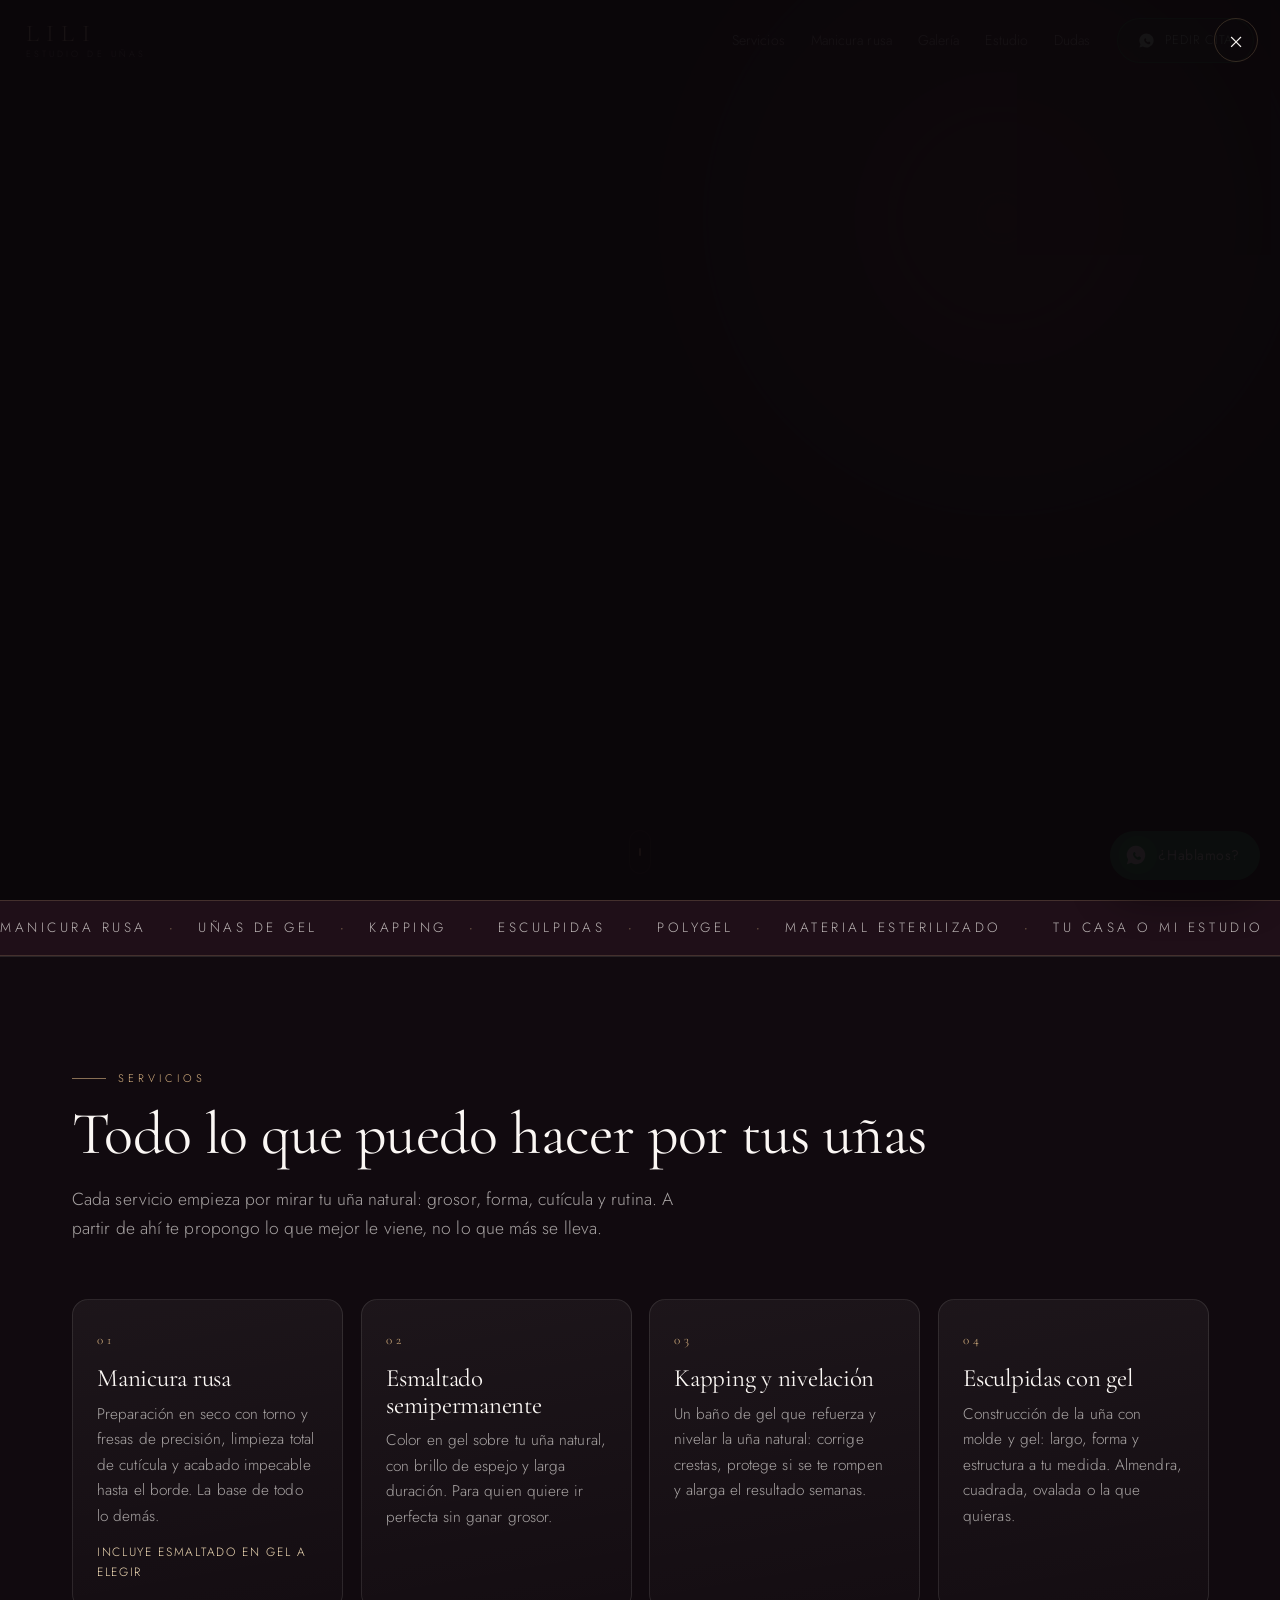
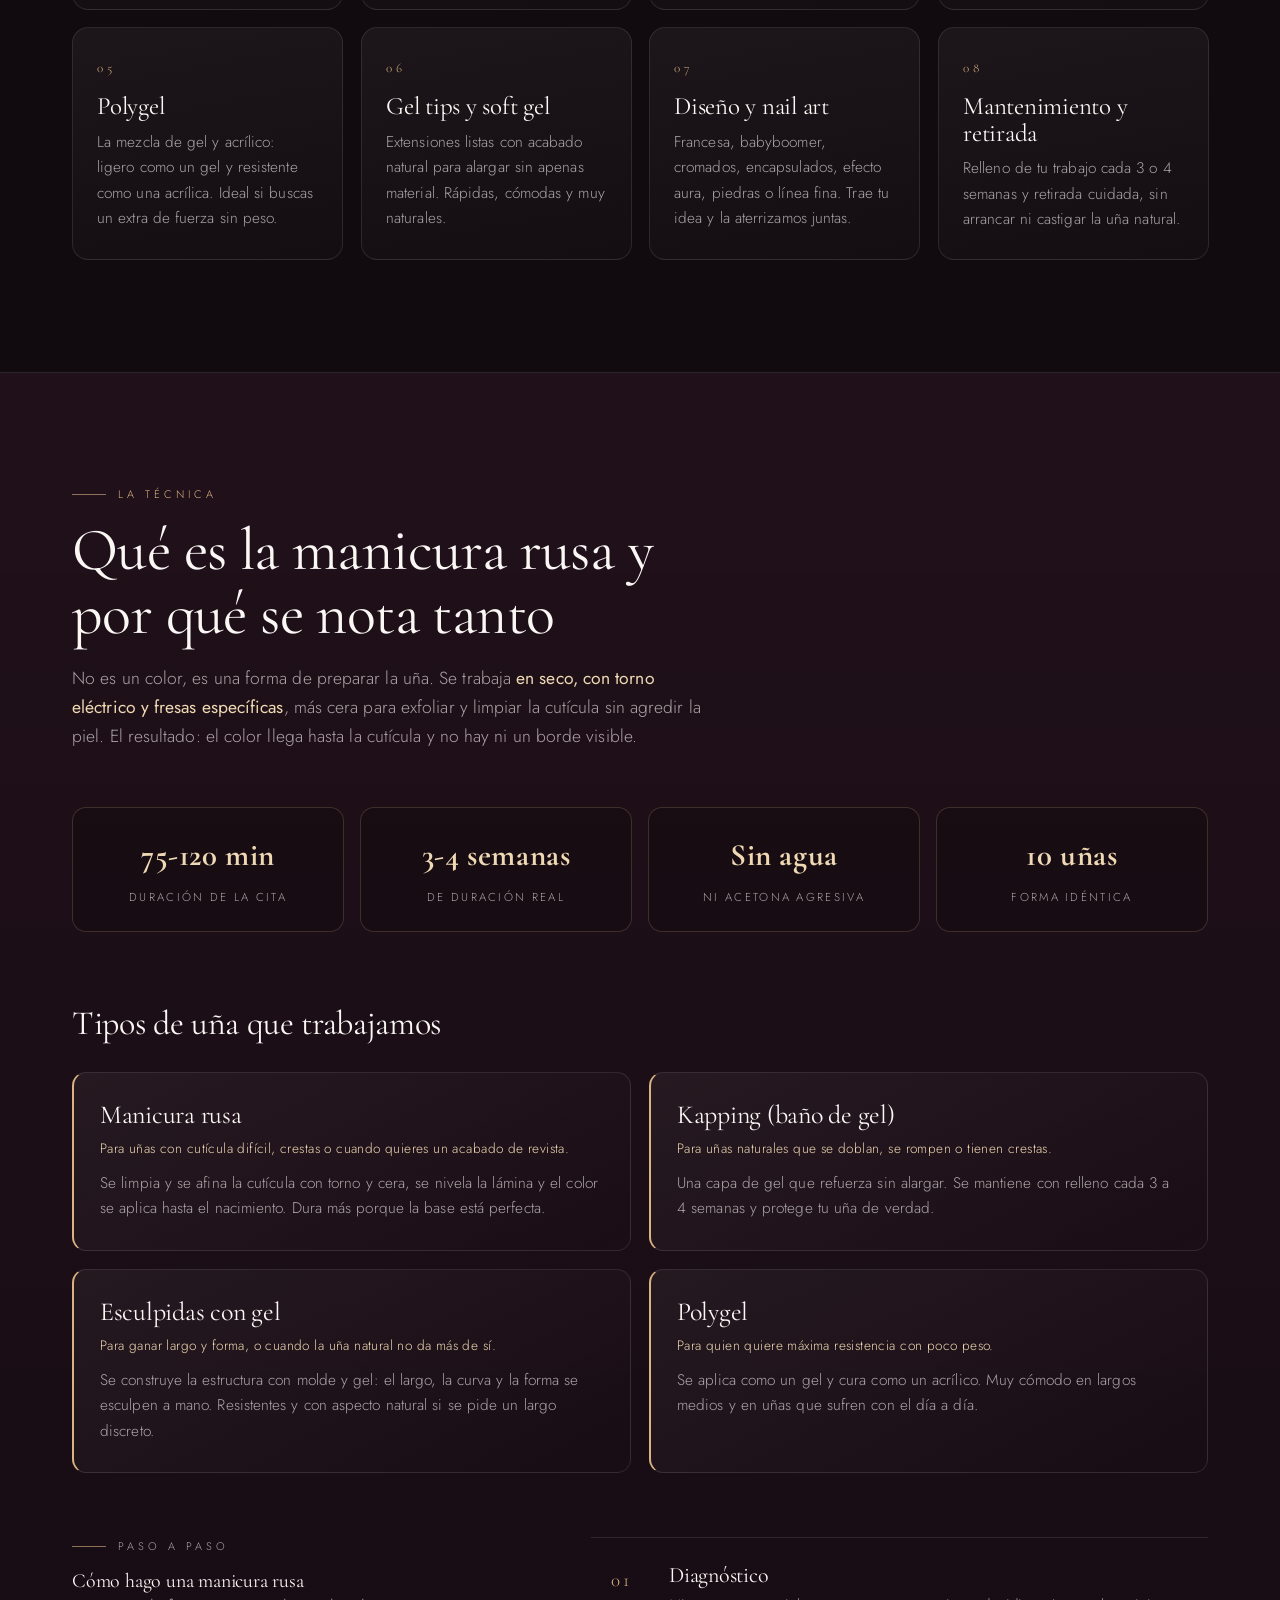
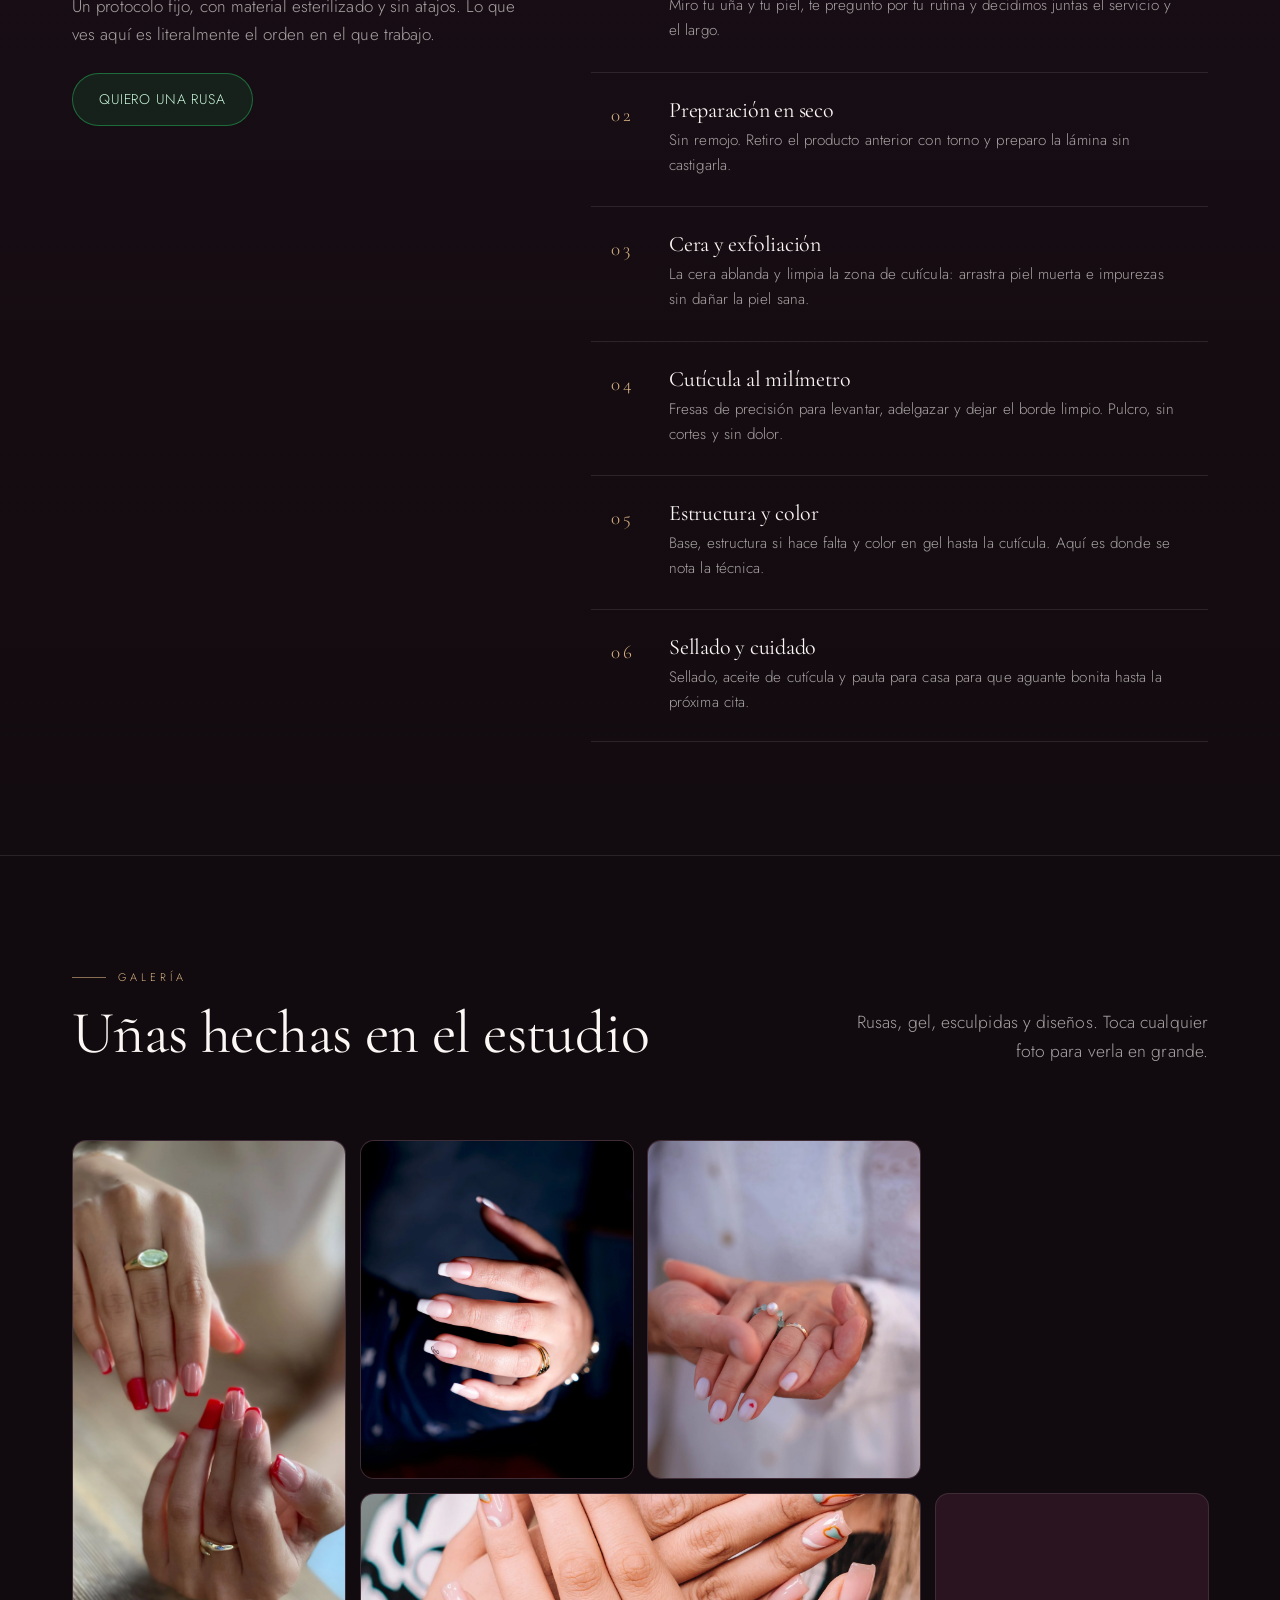
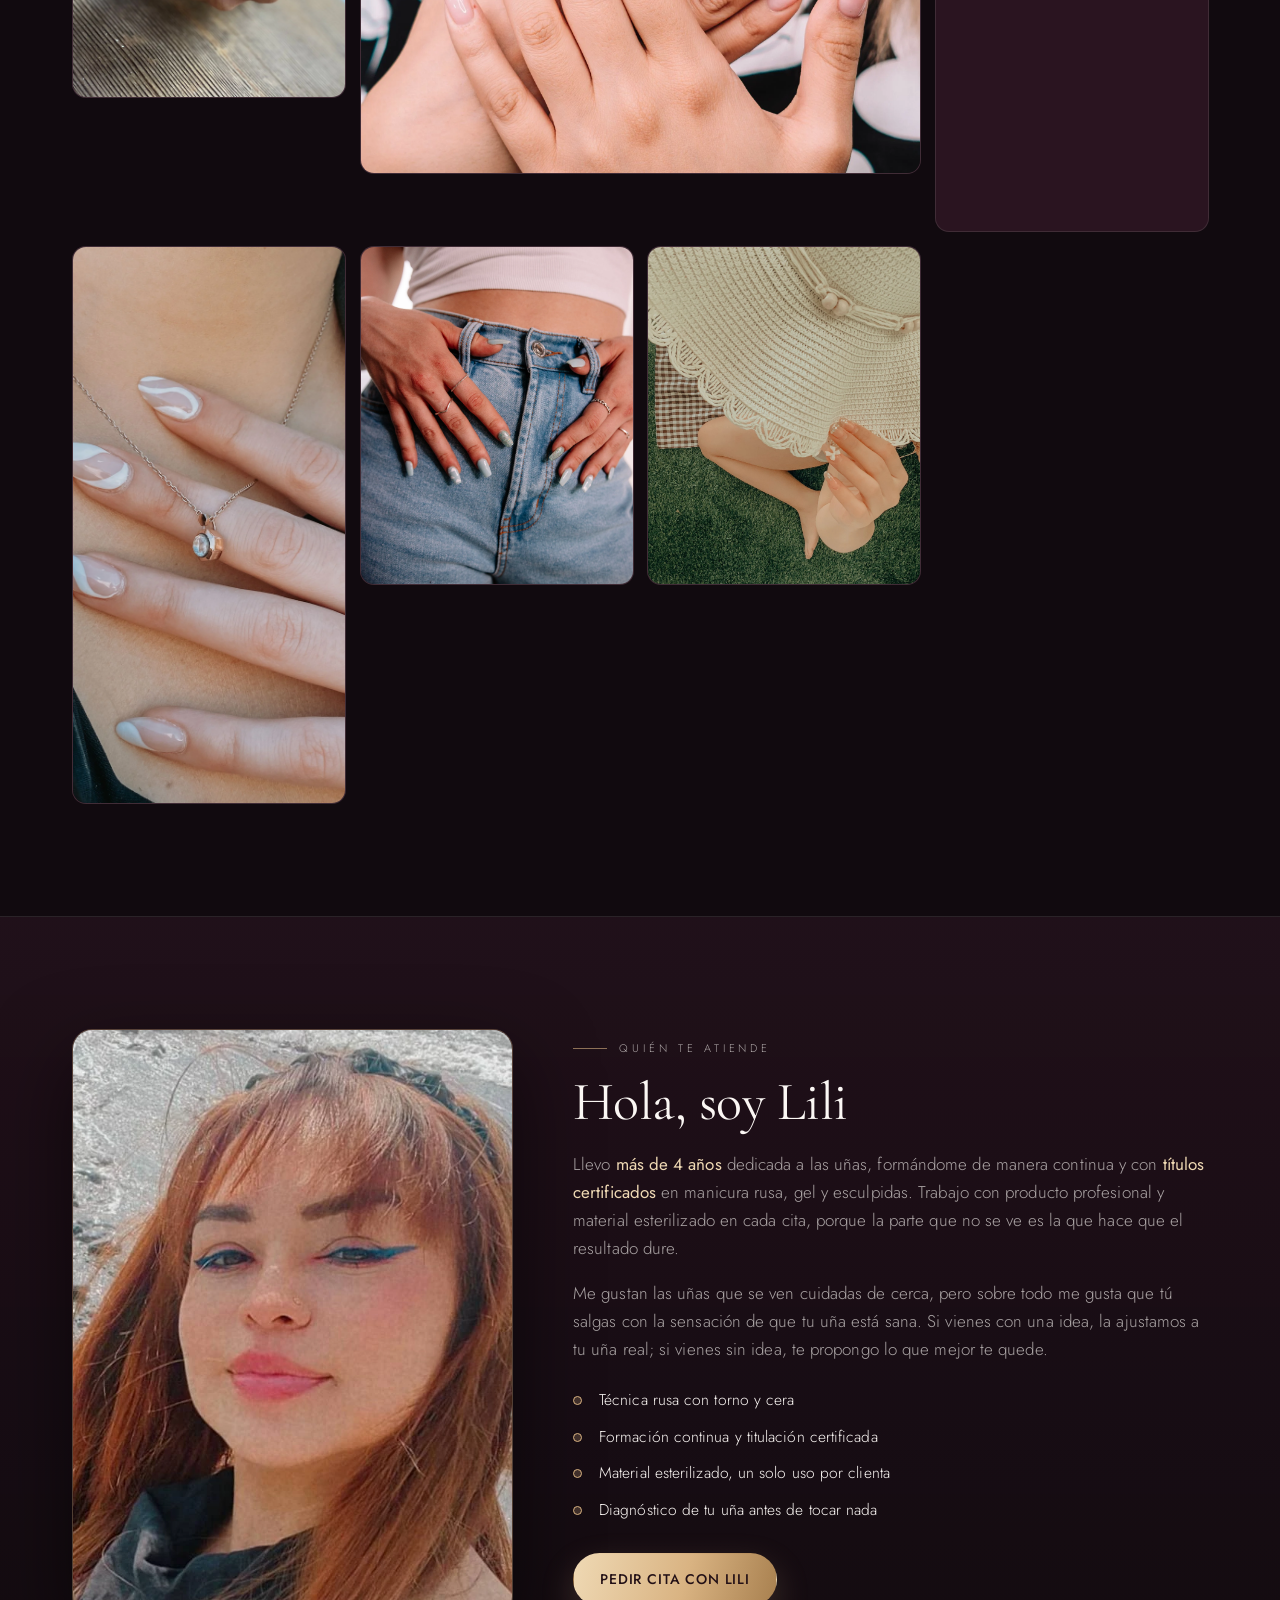
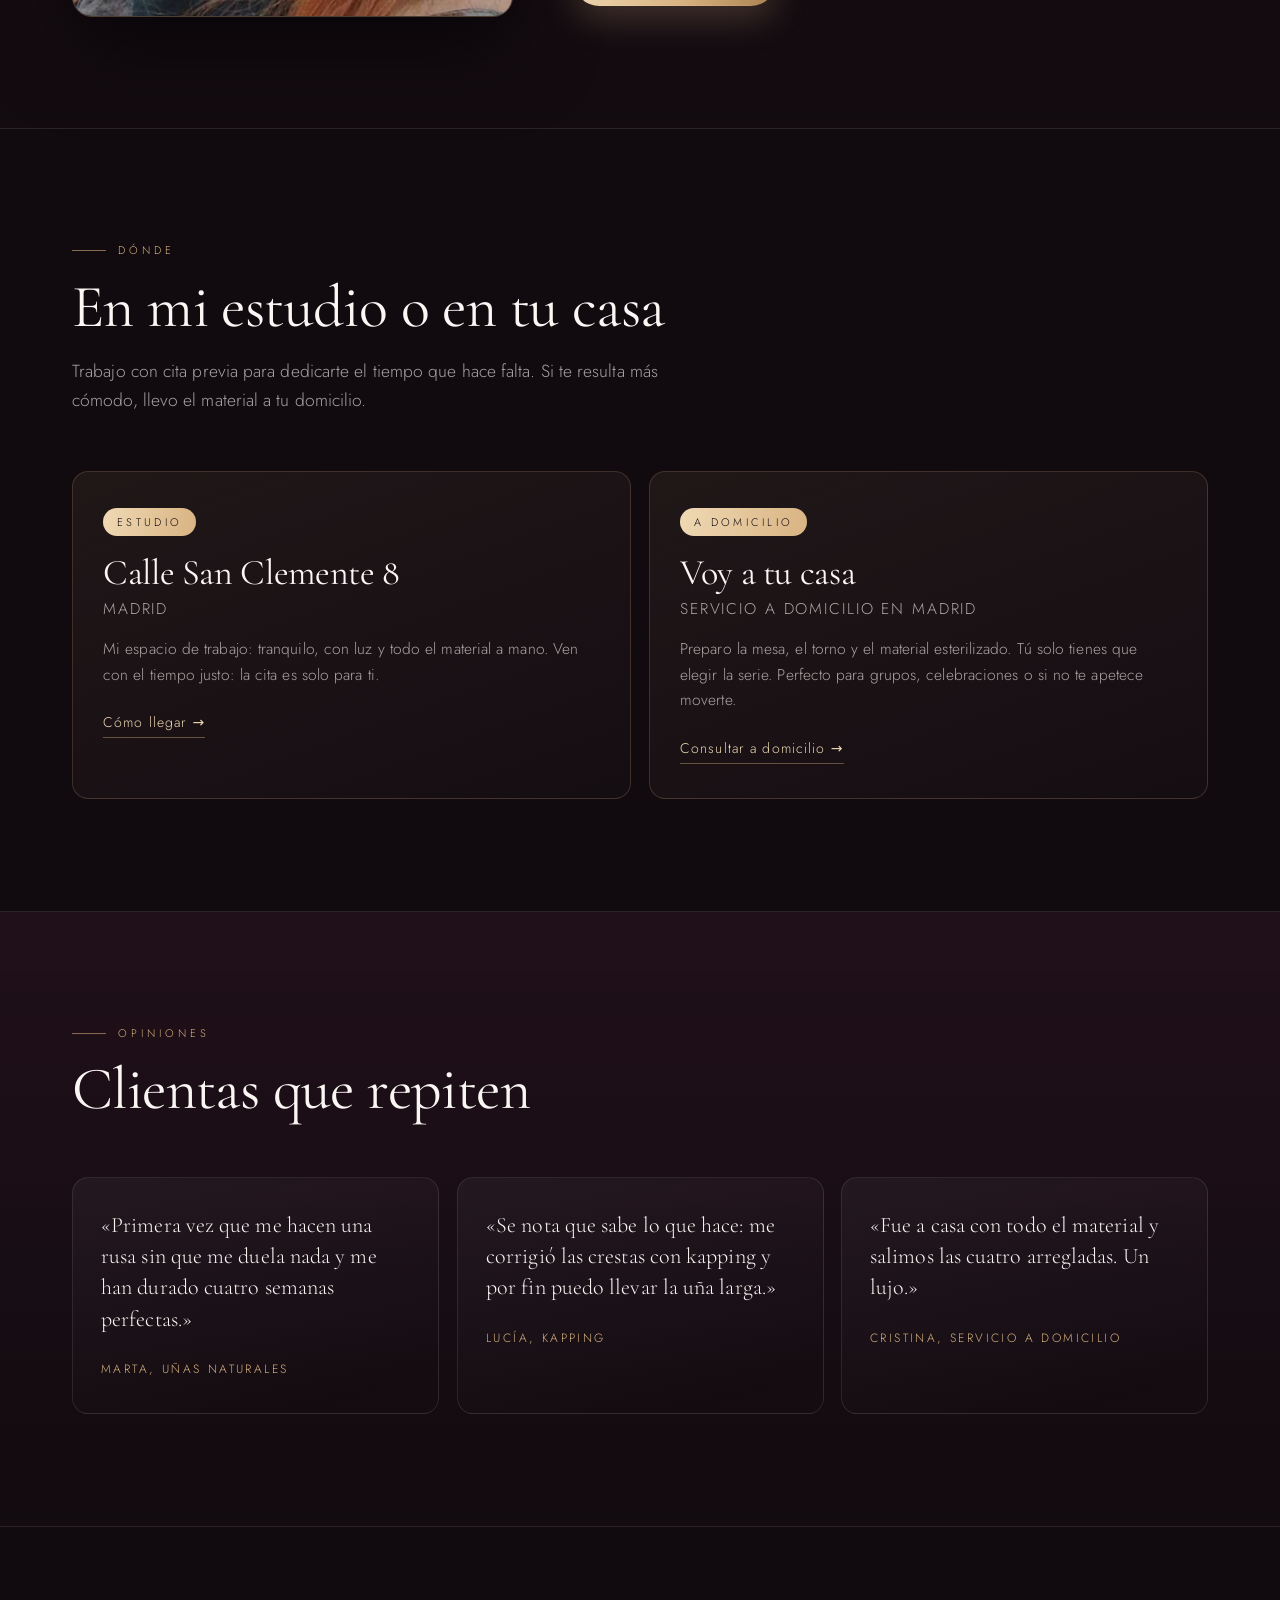
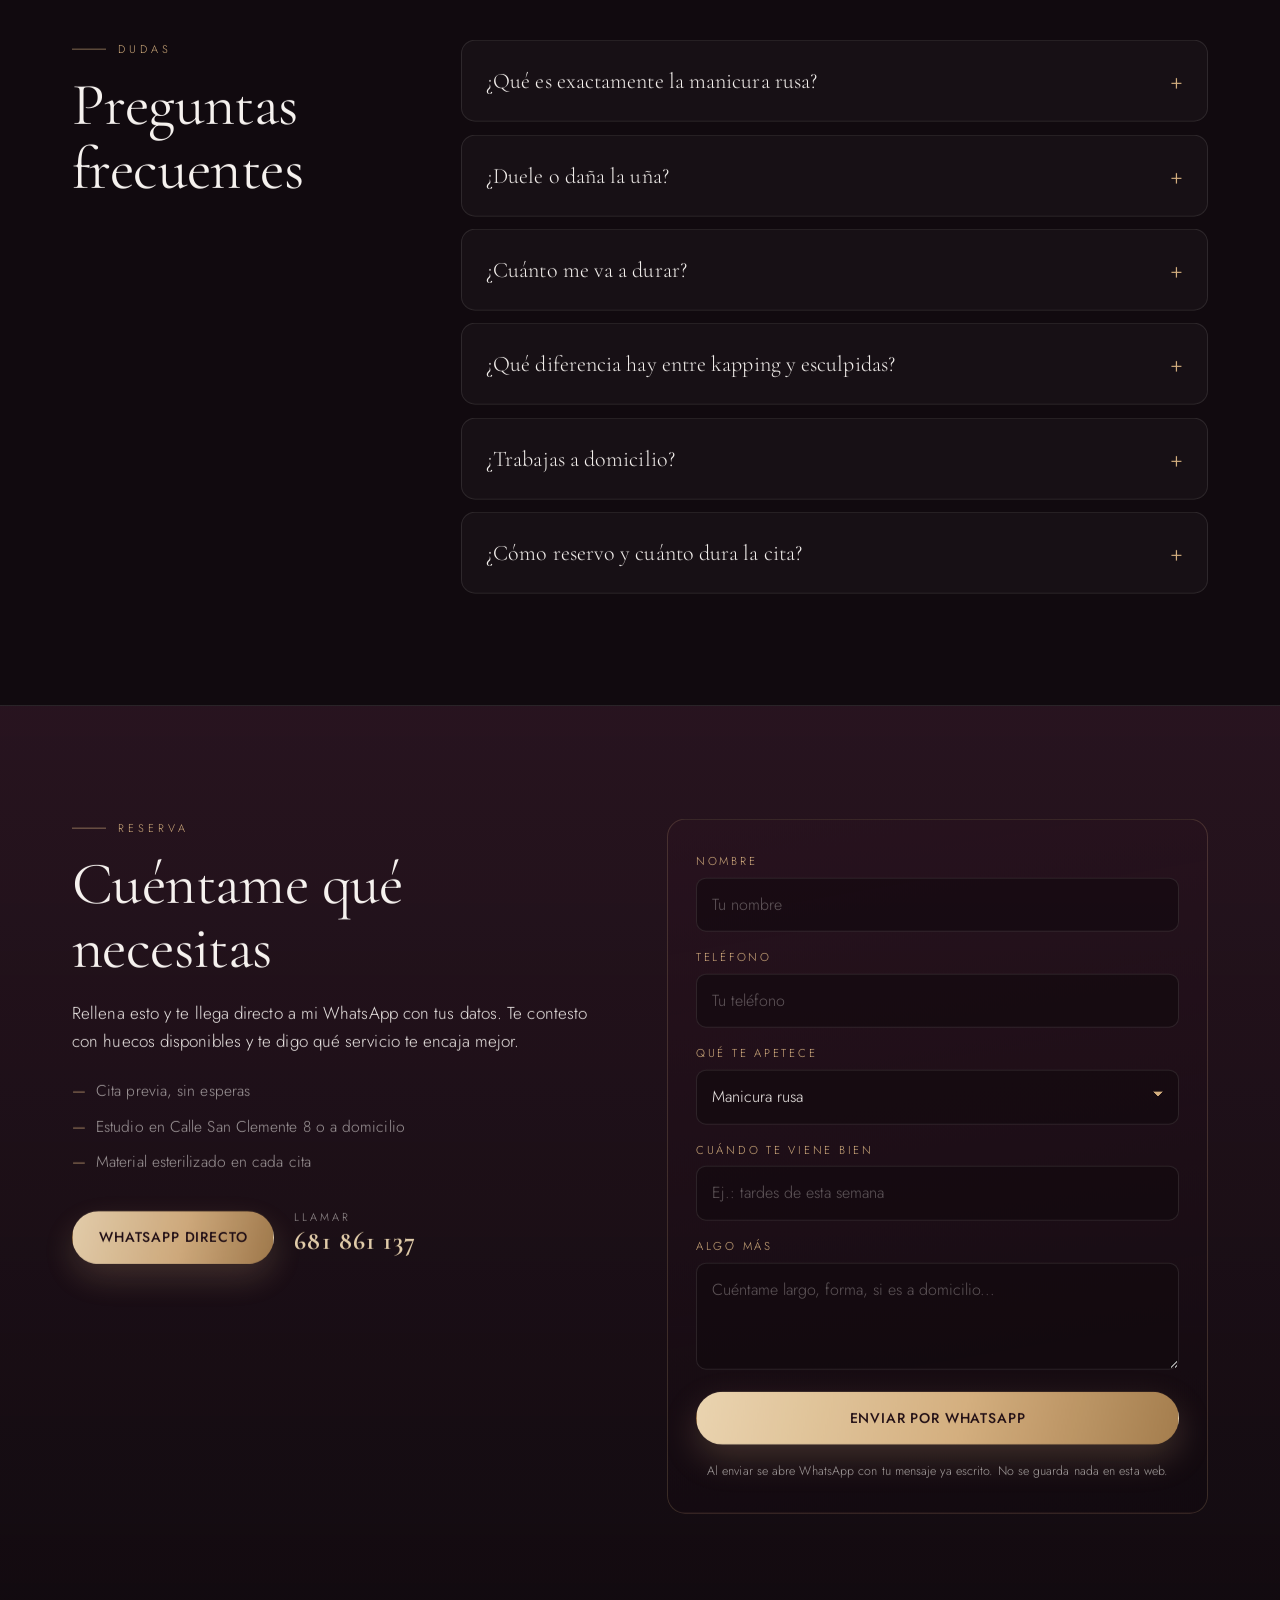
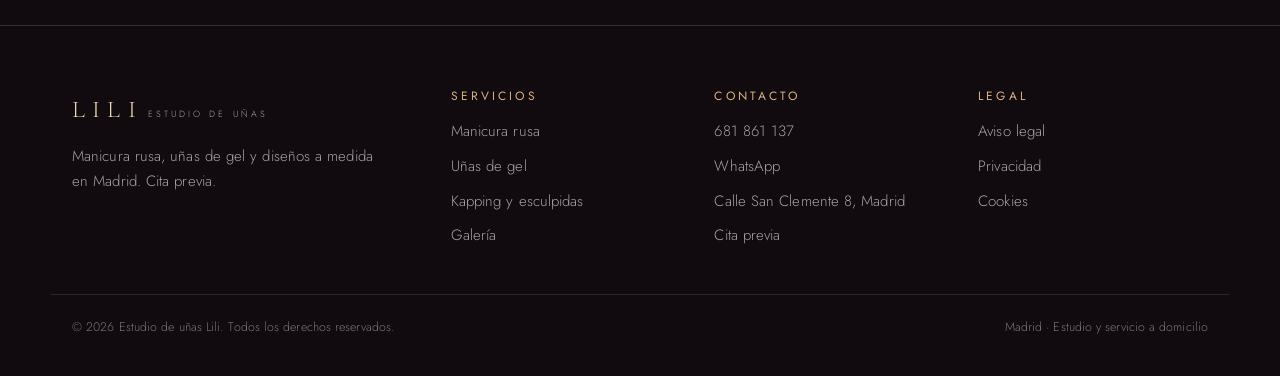
==== index.html @ c74a1d37 "v1.0: demo premium Estudio de unas Lili (manicura rusa, WebGL, galeria, WhatsApp)" ====
<!DOCTYPE html>
<html lang="es">
<head>
<meta charset="utf-8">
<meta name="viewport" content="width=device-width, initial-scale=1.0, maximum-scale=1.0, user-scalable=no, viewport-fit=cover">
<title>Estudio de uñas Lili | Manicura rusa y uñas de gel en Madrid</title>
<meta name="description" content="Estudio de uñas Lili en Madrid: manicura rusa con torno y cera, uñas de gel, kapping, esculpidas y polygel. Titulada y con más de 4 años de experiencia. En estudio (Calle San Clemente 8) o a domicilio.">
<meta name="theme-color" content="#120b10">
<meta property="og:title" content="Estudio de uñas Lili | Manicura rusa y uñas de gel en Madrid">
<meta property="og:description" content="Manicura rusa con torno y cera, uñas de gel y diseños a medida. En estudio o a domicilio en Madrid.">
<meta property="og:type" content="business.business">
<meta property="og:image" content="assets/lili.jpg">
<link rel="preconnect" href="https://fonts.googleapis.com">
<link rel="preconnect" href="https://fonts.gstatic.com" crossorigin>
<link href="https://fonts.googleapis.com/css2?family=Cormorant+Garamond:ital,wght@0,300;0,400;0,600;1,400&family=Jost:wght@300;400;500;600&display=swap" rel="stylesheet">
<link rel="stylesheet" href="styles.css">
<link rel="icon" href="data:image/svg+xml,<svg xmlns='http://www.w3.org/2000/svg' viewBox='0 0 100 100'><text y='.9em' font-size='90'>💅</text></svg>">
<script type="application/ld+json">
{
  "@context": "https://schema.org",
  "@type": "NailSalon",
  "name": "Estudio de uñas Lili",
  "description": "Estudio de manicura en Madrid especializado en manicura rusa con torno y cera, uñas de gel, kapping, esculpidas y polygel. Servicio en estudio y a domicilio.",
  "image": "assets/lili.jpg",
  "telephone": "+34681861137",
  "address": {
    "@type": "PostalAddress",
    "streetAddress": "Calle San Clemente 8",
    "addressLocality": "Madrid",
    "addressCountry": "ES"
  },
  "areaServed": { "@type": "City", "name": "Madrid" },
  "priceRange": "€€",
  "makesOffer": [
    { "@type": "Offer", "itemOffered": { "@type": "Service", "name": "Manicura rusa con torno y cera" } },
    { "@type": "Offer", "itemOffered": { "@type": "Service", "name": "Uñas de gel y semipermanente" } },
    { "@type": "Offer", "itemOffered": { "@type": "Service", "name": "Kapping y esculpidas con gel" } },
    { "@type": "Offer", "itemOffered": { "@type": "Service", "name": "Polygel y gel tips" } }
  ]
}
</script>
</head>
<body class="is-loading">
<div class="grain" aria-hidden="true"></div>
<canvas id="gl" aria-hidden="true"></canvas>
<div class="gl-fallback" aria-hidden="true"></div>

<!-- ================= PRELOADER ================= -->
<div class="loader" id="loader" aria-hidden="true">
  <div class="loader__inner">
    <span class="loader__mark">LILI</span>
    <span class="loader__sub">estudio de uñas</span>
    <span class="loader__bar"><i></i></span>
  </div>
</div>

<!-- ================= NAV ================= -->
<header class="nav" id="nav">
  <a class="nav__logo" href="#top" aria-label="Estudio de uñas Lili, inicio">
    <span class="nav__logo-main">LILI</span>
    <span class="nav__logo-sub">estudio de uñas</span>
  </a>
  <nav class="nav__links" aria-label="Navegación principal">
    <a href="#servicios">Servicios</a>
    <a href="#rusa">Manicura rusa</a>
    <a href="#galeria">Galería</a>
    <a href="#estudio">Estudio</a>
    <a href="#faq">Dudas</a>
  </nav>
  <a class="btn btn--wa nav__cta" data-wa="Hola Lili, me gustaría pedir cita." href="#reserva">
    <svg viewBox="0 0 24 24" aria-hidden="true"><path d="M12 2a10 10 0 0 0-8.5 15.3L2 22l4.8-1.5A10 10 0 1 0 12 2Zm5.3 14.1c-.2.6-1.3 1.2-1.8 1.2-.5.1-1 .1-1.7-.1-.9-.3-2-.9-3-1.9s-1.6-2.1-1.9-3c-.2-.7-.2-1.2-.1-1.7.1-.5.7-1.6 1.2-1.8.3-.1.7-.1.9.1.2.2.7 1.2.7 1.4.1.2 0 .4-.1.6-.1.2-.3.4-.4.5-.1.2-.2.3-.1.5.3.6.8 1.2 1.3 1.6.5.4 1 .7 1.6.9.2.1.4 0 .5-.1.2-.2.4-.5.6-.7.2-.2.4-.2.6-.1.2.1 1.2.6 1.4.7.2.1.3.4.2.7Z"/></svg>
    <span>Pedir cita</span>
  </a>
</header>

<main id="top">

<!-- ================= HERO ================= -->
<section class="hero">
  <div class="hero__glow" aria-hidden="true"></div>
  <div class="wrap hero__wrap">
    <div class="hero__copy">
      <p class="kicker reveal">Estudio de uñas en Madrid · a domicilio</p>
      <h1 class="hero__title reveal">
        Manicura rusa
        <em>y uñas de gel</em>
        <span class="hero__title-line">hechas al detalle</span>
      </h1>
      <p class="hero__text reveal">
        Torno, cera y producto profesional para una cutícula impecable y un acabado que dura semanas.
        Cuido tus uñas como si fueran las mías: precisión, higiene y un diseño pensado para ti.
      </p>
      <ul class="chips reveal">
        <li>Titulada y certificada</li>
        <li>+4 años de experiencia</li>
        <li>Estudio y a domicilio</li>
      </ul>
      <div class="hero__actions reveal">
        <a class="btn btn--gold" data-wa="Hola Lili, quería información para hacerme las uñas." href="#reserva">Escríbeme por WhatsApp</a>
        <a class="btn btn--ghost" href="#servicios">Ver servicios</a>
      </div>
      <p class="hero__note reveal">Cita previa · <span class="nw">Calle San Clemente 8, Madrid</span></p>
    </div>

    <figure class="hero__figure reveal">
      <div class="hero__frame">
        <img src="assets/lili.webp" alt="Lili, especialista en manicura rusa y uñas de gel en Madrid" width="576" height="1280" fetchpriority="high" decoding="async">
      </div>
      <figcaption>
        <strong>Lili</strong>
        <span>Nail artist · especialista en técnica rusa</span>
      </figcaption>
      <span class="hero__seal" aria-hidden="true">
        <svg viewBox="0 0 100 100"><defs><path id="circ" d="M50,50 m-34,0 a34,34 0 1,1 68,0 a34,34 0 1,1 -68,0"/></defs><text><textPath href="#circ">manicura rusa · uñas de gel · madrid · </textPath></text></svg>
      </span>
    </figure>
  </div>
  <a class="hero__scroll" href="#servicios" aria-label="Bajar"><span></span></a>
</section>

<!-- ================= MARQUEE ================= -->
<div class="marquee" aria-hidden="true">
  <div class="marquee__track">
    <span>Manicura rusa</span><i>·</i><span>Uñas de gel</span><i>·</i><span>Kapping</span><i>·</i><span>Esculpidas</span><i>·</i><span>Polygel</span><i>·</i><span>Material esterilizado</span><i>·</i><span>Tu casa o mi estudio</span><i>·</i>
    <span>Manicura rusa</span><i>·</i><span>Uñas de gel</span><i>·</i><span>Kapping</span><i>·</i><span>Esculpidas</span><i>·</i><span>Polygel</span><i>·</i><span>Material esterilizado</span><i>·</i><span>Tu casa o mi estudio</span><i>·</i>
  </div>
</div>
<!-- ================= SERVICIOS ================= -->
<section class="section" id="servicios">
  <div class="wrap">
    <header class="shead">
      <p class="kicker reveal">Servicios</p>
      <h2 class="reveal">Todo lo que puedo hacer por tus uñas</h2>
      <p class="shead__text reveal">Cada servicio empieza por mirar tu uña natural: grosor, forma, cutícula y rutina. A partir de ahí te propongo lo que mejor le viene, no lo que más se lleva.</p>
    </header>

    <div class="cards">
      <article class="card reveal">
        <span class="card__num">01</span>
        <h3>Manicura rusa</h3>
        <p>Preparación en seco con torno y fresas de precisión, limpieza total de cutícula y acabado impecable hasta el borde. La base de todo lo demás.</p>
        <p class="card__meta">Incluye esmaltado en gel a elegir</p>
      </article>
      <article class="card reveal">
        <span class="card__num">02</span>
        <h3>Esmaltado semipermanente</h3>
        <p>Color en gel sobre tu uña natural, con brillo de espejo y larga duración. Para quien quiere ir perfecta sin ganar grosor.</p>
      </article>
      <article class="card reveal">
        <span class="card__num">03</span>
        <h3>Kapping y nivelación</h3>
        <p>Un baño de gel que refuerza y nivelar la uña natural: corrige crestas, protege si se te rompen y alarga el resultado semanas.</p>
      </article>
      <article class="card reveal">
        <span class="card__num">04</span>
        <h3>Esculpidas con gel</h3>
        <p>Construcción de la uña con molde y gel: largo, forma y estructura a tu medida. Almendra, cuadrada, ovalada o la que quieras.</p>
      </article>
      <article class="card reveal">
        <span class="card__num">05</span>
        <h3>Polygel</h3>
        <p>La mezcla de gel y acrílico: ligero como un gel y resistente como una acrílica. Ideal si buscas un extra de fuerza sin peso.</p>
      </article>
      <article class="card reveal">
        <span class="card__num">06</span>
        <h3>Gel tips y soft gel</h3>
        <p>Extensiones listas con acabado natural para alargar sin apenas material. Rápidas, cómodas y muy naturales.</p>
      </article>
      <article class="card reveal">
        <span class="card__num">07</span>
        <h3>Diseño y nail art</h3>
        <p>Francesa, babyboomer, cromados, encapsulados, efecto aura, piedras o línea fina. Trae tu idea y la aterrizamos juntas.</p>
      </article>
      <article class="card reveal">
        <span class="card__num">08</span>
        <h3>Mantenimiento y retirada</h3>
        <p>Relleno de tu trabajo cada 3 o 4 semanas y retirada cuidada, sin arrancar ni castigar la uña natural.</p>
      </article>
    </div>
  </div>
</section>

<!-- ================= MANICURA RUSA: TIPOS + PROCESO ================= -->
<section class="section section--deep" id="rusa">
  <div class="wrap">
    <header class="shead">
      <p class="kicker reveal">La técnica</p>
      <h2 class="reveal">Qué es la manicura rusa y<br>por qué se nota tanto</h2>
      <p class="shead__text reveal">No es un color, es una forma de preparar la uña. Se trabaja <strong>en seco, con torno eléctrico y fresas específicas</strong>, más cera para exfoliar y limpiar la cutícula sin agredir la piel. El resultado: el color llega hasta la cutícula y no hay ni un borde visible.</p>
    </header>

    <div class="coins reveal">
      <div class="coin"><b>75-120 min</b><span>Duración de la cita</span></div>
      <div class="coin"><b>3-4 semanas</b><span>De duración real</span></div>
      <div class="coin"><b>Sin agua</b><span>Ni acetona agresiva</span></div>
      <div class="coin"><b>10 uñas</b><span>Forma idéntica</span></div>
    </div>

    <h3 class="subhead reveal">Tipos de uña que trabajamos</h3>
    <div class="types">
      <article class="type reveal">
        <h4>Manicura rusa</h4>
        <p class="type__for">Para uñas con cutícula difícil, crestas o cuando quieres un acabado de revista.</p>
        <p>Se limpia y se afina la cutícula con torno y cera, se nivela la lámina y el color se aplica hasta el nacimiento. Dura más porque la base está perfecta.</p>
      </article>
      <article class="type reveal">
        <h4>Kapping (baño de gel)</h4>
        <p class="type__for">Para uñas naturales que se doblan, se rompen o tienen crestas.</p>
        <p>Una capa de gel que refuerza sin alargar. Se mantiene con relleno cada 3 a 4 semanas y protege tu uña de verdad.</p>
      </article>
      <article class="type reveal">
        <h4>Esculpidas con gel</h4>
        <p class="type__for">Para ganar largo y forma, o cuando la uña natural no da más de sí.</p>
        <p>Se construye la estructura con molde y gel: el largo, la curva y la forma se esculpen a mano. Resistentes y con aspecto natural si se pide un largo discreto.</p>
      </article>
      <article class="type reveal">
        <h4>Polygel</h4>
        <p class="type__for">Para quien quiere máxima resistencia con poco peso.</p>
        <p>Se aplica como un gel y cura como un acrílico. Muy cómodo en largos medios y en uñas que sufren con el día a día.</p>
      </article>
    </div>

    <div class="process">
      <div class="process__intro">
        <p class="kicker reveal">Paso a paso</p>
        <h3 class="reveal">Cómo hago una manicura rusa</h3>
        <p class="reveal">Un protocolo fijo, con material esterilizado y sin atajos. Lo que ves aquí es literalmente el orden en el que trabajo.</p>
        <a class="btn btn--wa reveal" data-wa="Hola Lili, me interesa la manicura rusa. ¿Tienes hueco?" href="#reserva">Quiero una rusa</a>
      </div>
      <ol class="steps">
        <li class="step reveal"><span>01</span><h4>Diagnóstico</h4><p>Miro tu uña y tu piel, te pregunto por tu rutina y decidimos juntas el servicio y el largo.</p></li>
        <li class="step reveal"><span>02</span><h4>Preparación en seco</h4><p>Sin remojo. Retiro el producto anterior con torno y preparo la lámina sin castigarla.</p></li>
        <li class="step reveal"><span>03</span><h4>Cera y exfoliación</h4><p>La cera ablanda y limpia la zona de cutícula: arrastra piel muerta e impurezas sin dañar la piel sana.</p></li>
        <li class="step reveal"><span>04</span><h4>Cutícula al milímetro</h4><p>Fresas de precisión para levantar, adelgazar y dejar el borde limpio. Pulcro, sin cortes y sin dolor.</p></li>
        <li class="step reveal"><span>05</span><h4>Estructura y color</h4><p>Base, estructura si hace falta y color en gel hasta la cutícula. Aquí es donde se nota la técnica.</p></li>
        <li class="step reveal"><span>06</span><h4>Sellado y cuidado</h4><p>Sellado, aceite de cutícula y pauta para casa para que aguante bonita hasta la próxima cita.</p></li>
      </ol>
    </div>
  </div>
</section>
<!-- ================= GALERÍA ================= -->
<section class="section" id="galeria">
  <div class="wrap">
    <header class="shead shead--row">
      <div>
        <p class="kicker reveal">Galería</p>
        <h2 class="reveal">Uñas hechas en el estudio</h2>
      </div>
      <p class="shead__text reveal">Rusas, gel, esculpidas y diseños. Toca cualquier foto para verla en grande.</p>
    </header>

    <div class="gallery">
      <a class="shot shot--tall reveal" href="assets/fotos/gal-01.jpg" data-full="assets/fotos/gal-01.jpg"><img src="assets/fotos/gal-01.webp" alt="Manicura en rojo con anillos dorados" loading="lazy" decoding="async"><span class="shot__tag">Rojo clásico</span></a>
      <a class="shot reveal" href="assets/fotos/gal-02.jpg" data-full="assets/fotos/gal-02.jpg"><img src="assets/fotos/gal-02.webp" alt="Uñas con francesa y acabado natural" loading="lazy" decoding="async"><span class="shot__tag">Francesa</span></a>
      <a class="shot reveal" href="assets/fotos/gal-03.jpg" data-full="assets/fotos/gal-03.jpg"><img src="assets/fotos/gal-03.webp" alt="Manicura con anillo de perla" loading="lazy" decoding="async"><span class="shot__tag">Nude perlado</span></a>
      <a class="shot shot--wide reveal" href="assets/fotos/gal-04.jpg" data-full="assets/fotos/gal-04.jpg"><img src="assets/fotos/gal-04.webp" alt="Manos con uñas decoradas y pulsera" loading="lazy" decoding="async"><span class="shot__tag">Nail art</span></a>
      <a class="shot reveal" href="assets/fotos/gal-05.jpg" data-full="assets/fotos/gal-05.jpg"><img src="assets/fotos/gal-05.webp" alt="Uñas blancas con detalles rojos" loading="lazy" decoding="async"><span class="shot__tag">Blanco y rojo</span></a>
      <a class="shot shot--tall reveal" href="assets/fotos/gal-06.jpg" data-full="assets/fotos/gal-06.jpg"><img src="assets/fotos/gal-06.webp" alt="Manicura larga con colgante" loading="lazy" decoding="async"><span class="shot__tag">Largo almendra</span></a>
      <a class="shot reveal" href="assets/fotos/gal-07.jpg" data-full="assets/fotos/gal-07.jpg"><img src="assets/fotos/gal-07.webp" alt="Manos con manicura sobre vaquero" loading="lazy" decoding="async"><span class="shot__tag">Tonos tierra</span></a>
      <a class="shot reveal" href="assets/fotos/gal-08.jpg" data-full="assets/fotos/gal-08.jpg"><img src="assets/fotos/gal-08.webp" alt="Uñas decoradas en exterior" loading="lazy" decoding="async"><span class="shot__tag">Verano</span></a>
    </div>
  </div>
</section>

<!-- ================= SOBRE LILI ================= -->
<section class="section section--deep" id="lili">
  <div class="wrap about">
    <figure class="about__figure reveal">
      <img src="assets/lili.webp" alt="Lili, nail artist titulada en Madrid" width="576" height="1280" loading="lazy" decoding="async">
    </figure>
    <div class="about__copy">
      <p class="kicker reveal">Quién te atiende</p>
      <h2 class="reveal">Hola, soy Lili</h2>
      <p class="reveal">Llevo <strong>más de 4 años</strong> dedicada a las uñas, formándome de manera continua y con <strong>títulos certificados</strong> en manicura rusa, gel y esculpidas. Trabajo con producto profesional y material esterilizado en cada cita, porque la parte que no se ve es la que hace que el resultado dure.</p>
      <p class="reveal">Me gustan las uñas que se ven cuidadas de cerca, pero sobre todo me gusta que tú salgas con la sensación de que tu uña está sana. Si vienes con una idea, la ajustamos a tu uña real; si vienes sin idea, te propongo lo que mejor te quede.</p>
      <ul class="about__list reveal">
        <li>Técnica rusa con torno y cera</li>
        <li>Formación continua y titulación certificada</li>
        <li>Material esterilizado, un solo uso por clienta</li>
        <li>Diagnóstico de tu uña antes de tocar nada</li>
      </ul>
      <a class="btn btn--gold reveal" data-wa="Hola Lili, quería pedir cita contigo." href="#reserva">Pedir cita con Lili</a>
    </div>
  </div>
</section>

<!-- ================= ESTUDIO / A DOMICILIO ================= -->
<section class="section" id="estudio">
  <div class="wrap">
    <header class="shead">
      <p class="kicker reveal">Dónde</p>
      <h2 class="reveal">En mi estudio o en tu casa</h2>
      <p class="shead__text reveal">Trabajo con cita previa para dedicarte el tiempo que hace falta. Si te resulta más cómodo, llevo el material a tu domicilio.</p>
    </header>
    <div class="places">
      <article class="place reveal">
        <span class="place__tag">Estudio</span>
        <h3>Calle San Clemente 8</h3>
        <p class="place__city">Madrid</p>
        <p>Mi espacio de trabajo: tranquilo, con luz y todo el material a mano. Ven con el tiempo justo: la cita es solo para ti.</p>
        <a class="place__link" href="https://maps.google.com/?q=Calle+San+Clemente+8+Madrid" target="_blank" rel="noopener">Cómo llegar →</a>
      </article>
      <article class="place reveal">
        <span class="place__tag">A domicilio</span>
        <h3>Voy a tu casa</h3>
        <p class="place__city">Servicio a domicilio en Madrid</p>
        <p>Preparo la mesa, el torno y el material esterilizado. Tú solo tienes que elegir la serie. Perfecto para grupos, celebraciones o si no te apetece moverte.</p>
        <a class="place__link" data-wa="Hola Lili, me interesa el servicio a domicilio. ¿Cómo funciona?" href="#reserva">Consultar a domicilio →</a>
      </article>
    </div>
  </div>
</section>

<!-- ================= TESTIMONIOS ================= -->
<section class="section section--deep" id="opiniones">
  <div class="wrap">
    <header class="shead">
      <p class="kicker reveal">Opiniones</p>
      <h2 class="reveal">Clientas que repiten</h2>
    </header>
    <div class="quotes">
      <blockquote class="quote reveal">
        <p>«Primera vez que me hacen una rusa sin que me duela nada y me han durado cuatro semanas perfectas.»</p>
        <cite>Marta, uñas naturales</cite>
      </blockquote>
      <blockquote class="quote reveal">
        <p>«Se nota que sabe lo que hace: me corrigió las crestas con kapping y por fin puedo llevar la uña larga.»</p>
        <cite>Lucía, kapping</cite>
      </blockquote>
      <blockquote class="quote reveal">
        <p>«Fue a casa con todo el material y salimos las cuatro arregladas. Un lujo.»</p>
        <cite>Cristina, servicio a domicilio</cite>
      </blockquote>
    </div>
  </div>
</section>

<!-- ================= FAQ ================= -->
<section class="section" id="faq">
  <div class="wrap faq">
    <header class="shead">
      <p class="kicker reveal">Dudas</p>
      <h2 class="reveal">Preguntas frecuentes</h2>
    </header>
    <div class="faq__list">
      <details class="faq__item reveal"><summary>¿Qué es exactamente la manicura rusa?</summary><p>Es una forma de preparar la uña: se trabaja en seco con torno eléctrico y fresas específicas, y se usa cera para exfoliar y limpiar la cutícula. Al dejar el borde limpio, el color llega hasta la cutícula y el acabado dura más.</p></details>
      <details class="faq__item reveal"><summary>¿Duele o daña la uña?</summary><p>No debe doler. La técnica trabaja la capa superficial y la cutícula con fresas adecuadas, sin cortar piel sana y sin acetona agresiva. Si notas molestia, me lo dices y ajusto.</p></details>
      <details class="faq__item reveal"><summary>¿Cuánto me va a durar?</summary><p>Con manicura rusa y gel, entre 3 y 4 semanas en buen estado. El mantenimiento recomendado es cada 3 o 4 semanas, según cuánto crezca tu uña.</p></details>
      <details class="faq__item reveal"><summary>¿Qué diferencia hay entre kapping y esculpidas?</summary><p>El kapping refuerza tu uña natural sin alargarla. Las esculpidas construyen la uña con molde y gel para ganar largo y forma. En la cita miro tu uña y te digo cuál te conviene.</p></details>
      <details class="faq__item reveal"><summary>¿Trabajas a domicilio?</summary><p>Sí, con cita previa y en Madrid. Llevo el torno, el material esterilizado y el producto. Si sois varias, lo organizamos en la misma visita.</p></details>
      <details class="faq__item reveal"><summary>¿Cómo reservo y cuánto dura la cita?</summary><p>Me escribes por WhatsApp y te doy hueco. Una manicura rusa con gel ronda las 2 horas; esculpidas o diseños elaborados pueden llegar a las 2 horas y media. Te lo confirmo antes de reservar.</p></details>
    </div>
  </div>
</section>

<!-- ================= RESERVA ================= -->
<section class="section section--cta" id="reserva">
  <div class="wrap cta">
    <div class="cta__copy">
      <p class="kicker reveal">Reserva</p>
      <h2 class="reveal">Cuéntame qué necesitas</h2>
      <p class="reveal">Rellena esto y te llega directo a mi WhatsApp con tus datos. Te contesto con huecos disponibles y te digo qué servicio te encaja mejor.</p>
      <ul class="cta__list reveal">
        <li>Cita previa, sin esperas</li>
        <li>Estudio en Calle San Clemente 8 o a domicilio</li>
        <li>Material esterilizado en cada cita</li>
      </ul>
      <div class="cta__direct reveal">
        <a class="btn btn--gold" data-wa="Hola Lili, quería pedir cita." href="#">WhatsApp directo</a>
        <a class="cta__phone" href="tel:+34681861137"><span>Llamar</span><b>681 861 137</b></a>
      </div>
    </div>
    <form class="form reveal" id="form" novalidate>
      <div class="form__row">
        <label for="f-nombre">Nombre</label>
        <input id="f-nombre" name="nombre" type="text" placeholder="Tu nombre" required>
      </div>
      <div class="form__row">
        <label for="f-tel">Teléfono</label>
        <input id="f-tel" name="telefono" type="tel" placeholder="Tu teléfono" required>
      </div>
      <div class="form__row">
        <label for="f-servicio">Qué te apetece</label>
        <select id="f-servicio" name="servicio">
          <option>Manicura rusa</option>
          <option>Esmaltado semipermanente</option>
          <option>Kapping o nivelación</option>
          <option>Uñas esculpidas con gel</option>
          <option>Polygel</option>
          <option>Gel tips / extensiones</option>
          <option>Diseño o nail art</option>
          <option>Mantenimiento o retirada</option>
          <option>Aún no lo sé, ayúdame</option>
        </select>
      </div>
      <div class="form__row">
        <label for="f-fecha">Cuándo te viene bien</label>
        <input id="f-fecha" name="fecha" type="text" placeholder="Ej.: tardes de esta semana">
      </div>
      <div class="form__row">
        <label for="f-msg">Algo más</label>
        <textarea id="f-msg" name="mensaje" rows="3" placeholder="Cuéntame largo, forma, si es a domicilio..."></textarea>
      </div>
      <button class="btn btn--gold form__btn" type="submit">Enviar por WhatsApp</button>
      <p class="form__legal">Al enviar se abre WhatsApp con tu mensaje ya escrito. No se guarda nada en esta web.</p>
      <p class="form__ok" id="form-ok" hidden>Te he abierto WhatsApp con el mensaje listo. Si no se abre, escríbeme al 681 861 137.</p>
    </form>
  </div>
</section>
</main>

<!-- ================= FOOTER ================= -->
<footer class="footer">
  <div class="wrap footer__wrap">
    <div class="footer__brand">
      <span class="nav__logo-main">LILI</span>
      <span class="nav__logo-sub">estudio de uñas</span>
      <p>Manicura rusa, uñas de gel y diseños a medida en Madrid. Cita previa.</p>
    </div>
    <div class="footer__col">
      <h4>Servicios</h4>
      <a href="#servicios">Manicura rusa</a>
      <a href="#servicios">Uñas de gel</a>
      <a href="#rusa">Kapping y esculpidas</a>
      <a href="#galeria">Galería</a>
    </div>
    <div class="footer__col">
      <h4>Contacto</h4>
      <a href="tel:+34681861137">681 861 137</a>
      <a data-wa="Hola Lili, quería información." href="#">WhatsApp</a>
      <span>Calle San Clemente 8, Madrid</span>
      <span>Cita previa</span>
    </div>
    <div class="footer__col">
      <h4>Legal</h4>
      <a href="aviso-legal.html">Aviso legal</a>
      <a href="privacidad.html">Privacidad</a>
      <a href="cookies.html">Cookies</a>
    </div>
  </div>
  <div class="wrap footer__bottom">
    <p>© 2026 Estudio de uñas Lili. Todos los derechos reservados.</p>
    <p>Madrid · Estudio y servicio a domicilio</p>
  </div>
</footer>

<a class="wa-bubble" id="wa-bubble" href="#" aria-label="Escribir por WhatsApp">
  <span class="wa-bubble__pulse" aria-hidden="true"></span>
  <svg viewBox="0 0 24 24" aria-hidden="true"><path d="M12 2a10 10 0 0 0-8.5 15.3L2 22l4.8-1.5A10 10 0 1 0 12 2Zm5.3 14.1c-.2.6-1.3 1.2-1.8 1.2-.5.1-1 .1-1.7-.1-.9-.3-2-.9-3-1.9s-1.6-2.1-1.9-3c-.2-.7-.2-1.2-.1-1.7.1-.5.7-1.6 1.2-1.8.3-.1.7-.1.9.1.2.2.7 1.2.7 1.4.1.2 0 .4-.1.6-.1.2-.3.4-.4.5-.1.2-.2.3-.1.5.3.6.8 1.2 1.3 1.6.5.4 1 .7 1.6.9.2.1.4 0 .5-.1.2-.2.4-.5.6-.7.2-.2.4-.2.6-.1.2.1 1.2.6 1.4.7.2.1.3.4.2.7Z"/></svg>
  <span class="wa-bubble__txt">¿Hablamos?</span>
</a>

<!-- LIGHTBOX -->
<div class="lightbox" id="lightbox" hidden>
  <button class="lightbox__close" id="lightbox-close" aria-label="Cerrar">×</button>
  <img id="lightbox-img" alt="">
</div>
<script src="vendor/gsap.min.js"></script>
<script src="vendor/ScrollTrigger.min.js"></script>
<script src="app.js"></script>
<script type="module" src="scene.js"></script>
</body>
</html>
---- styles.css ----
/* =====================================================================
   Estudio de uñas Lili · hoja de estilo principal
   Paleta: ciruela profundo, oro champagne, rosa empolvado, crema
   ===================================================================== */

:root{
  --ink:#120b10;
  --plum:#1d0f17;
  --plum-2:#2a1420;
  --plum-3:#3a1c2c;
  --gold:#d9b382;
  --gold-2:#efd9b4;
  --gold-3:#a8804f;
  --rose:#c9788a;
  --blush:#f0dcd8;
  --cream:#fbf7f4;
  --muted:rgba(251,247,244,.64);
  --line:rgba(217,179,130,.20);
  --line-2:rgba(251,247,244,.10);
  --shadow:0 30px 80px rgba(0,0,0,.55);
  --display:"Cormorant Garamond",Georgia,serif;
  --body:"Jost",system-ui,-apple-system,"Segoe UI",Roboto,sans-serif;
  --ease:cubic-bezier(.22,.61,.36,1);
  --wrap:1180px;
}

*,*::before,*::after{box-sizing:border-box}
html{-webkit-text-size-adjust:100%;text-size-adjust:100%}
html,body{margin:0;padding:0}
body{
  background:var(--ink);
  color:var(--cream);
  font-family:var(--body);
  font-weight:300;
  font-size:17px;
  line-height:1.65;
  letter-spacing:.005em;
  overflow-x:hidden;
  -webkit-font-smoothing:antialiased;
  -webkit-tap-highlight-color:transparent;
}
body.is-loading{overflow:hidden;height:100vh}
img{max-width:100%;display:block;height:auto}
a{color:inherit;text-decoration:none}
button,input,select,textarea{font:inherit;color:inherit}
h1,h2,h3,h4{font-family:var(--display);font-weight:400;margin:0;line-height:1.06;letter-spacing:-.01em}
p{margin:0 0 1em}
::selection{background:var(--gold);color:var(--ink)}

/* ---------- capas decorativas ---------- */
#gl{
  position:fixed;inset:0;width:100%;height:100%;
  z-index:0;pointer-events:none;opacity:0;transition:opacity 1.6s ease .2s;
}
body.gl-on #gl{opacity:1}
.gl-fallback{
  position:fixed;inset:0;z-index:0;pointer-events:none;opacity:0;
  background:
    radial-gradient(60% 50% at 78% 20%,rgba(201,120,138,.30),transparent 70%),
    radial-gradient(50% 45% at 12% 75%,rgba(217,179,130,.22),transparent 70%),
    linear-gradient(160deg,#1a0d15,#120b10 60%);
}
body.no-webgl .gl-fallback{opacity:1}
.grain{
  position:fixed;inset:0;z-index:1;pointer-events:none;opacity:.35;mix-blend-mode:overlay;
  background-image:url("data:image/svg+xml,%3Csvg xmlns='http://www.w3.org/2000/svg' width='140' height='140'%3E%3Cfilter id='n'%3E%3CfeTurbulence type='fractalNoise' baseFrequency='.85' numOctaves='3'/%3E%3C/filter%3E%3Crect width='140' height='140' filter='url(%23n)' opacity='.42'/%3E%3C/svg%3E");
}
main{position:relative;z-index:2}
.wrap{width:100%;max-width:var(--wrap);margin:0 auto;padding:0 22px}

/* ---------- preloader ---------- */
.loader{
  position:fixed;inset:0;z-index:90;background:var(--ink);
  display:grid;place-items:center;transition:opacity .7s ease,visibility .7s ease;
}
.loader.is-done{opacity:0;visibility:hidden;pointer-events:none}
.loader__inner{display:grid;justify-items:center;gap:10px}
.loader__mark{
  font-family:var(--display);font-size:clamp(46px,11vw,84px);letter-spacing:.24em;
  background:linear-gradient(100deg,var(--gold-2),var(--gold),var(--rose),var(--gold-2));
  -webkit-background-clip:text;background-clip:text;color:transparent;
  background-size:220% 100%;animation:shine 2.6s linear infinite;
}
.loader__sub{font-size:11px;letter-spacing:.42em;text-transform:uppercase;color:var(--muted)}
.loader__bar{width:172px;height:1px;background:var(--line);margin-top:12px;overflow:hidden;display:block}
.loader__bar i{display:block;height:100%;width:40%;background:linear-gradient(90deg,transparent,var(--gold),transparent);animation:slide 1.2s ease-in-out infinite}
@keyframes shine{to{background-position:220% 0}}
@keyframes slide{0%{transform:translateX(-100%)}100%{transform:translateX(320%)}}

/* ---------- navegación ---------- */
.nav{
  position:fixed;top:0;left:0;right:0;z-index:60;
  display:flex;align-items:center;gap:26px;
  padding:18px 26px;
  transition:background .45s ease,padding .45s ease,backdrop-filter .45s ease,border-color .45s ease;
  border-bottom:1px solid transparent;
}
.nav.is-stuck{
  background:rgba(18,11,16,.78);backdrop-filter:blur(14px) saturate(1.2);
  border-bottom-color:var(--line-2);padding:12px 26px;
}
.nav__logo{display:grid;line-height:1;margin-right:auto}
.nav__logo-main{font-family:var(--display);font-size:24px;letter-spacing:.3em;color:var(--gold-2)}
.nav__logo-sub{font-size:9px;letter-spacing:.34em;text-transform:uppercase;color:var(--muted);margin-top:3px}
.nav__links{display:flex;gap:26px;font-size:14px}
.nav__links a{position:relative;color:rgba(251,247,244,.82);padding:4px 0}
.nav__links a::after{
  content:"";position:absolute;left:0;bottom:0;height:1px;width:0;background:var(--gold);
  transition:width .4s var(--ease);
}
.nav__links a:hover{color:var(--cream)}
.nav__links a:hover::after{width:100%}

/* ---------- botones ---------- */
.btn{
  --pad:14px 26px;
  display:inline-flex;align-items:center;gap:10px;justify-content:center;
  padding:var(--pad);border-radius:999px;border:1px solid var(--line);
  font-size:14px;letter-spacing:.06em;text-transform:uppercase;
  transition:transform .35s var(--ease),box-shadow .35s ease,background .35s ease,color .35s ease,border-color .35s ease;
  cursor:pointer;background:none;white-space:nowrap;
}
.btn svg{width:17px;height:17px;fill:currentColor;flex:0 0 auto}
.btn--gold{
  background:linear-gradient(105deg,var(--gold-2),var(--gold) 55%,var(--gold-3));
  color:#231016;border-color:transparent;font-weight:500;
  box-shadow:0 14px 34px rgba(217,179,130,.22);
}
.btn--gold:hover{transform:translateY(-2px);box-shadow:0 20px 44px rgba(217,179,130,.34)}
.btn--ghost{color:var(--cream)}
.btn--ghost:hover{border-color:var(--gold);color:var(--gold-2);transform:translateY(-2px)}
.btn--wa{background:rgba(37,211,102,.10);border-color:rgba(37,211,102,.42);color:#c8f7da}
.btn--wa:hover{background:rgba(37,211,102,.18);transform:translateY(-2px)}
.nav__cta{--pad:11px 20px;font-size:12.5px}

/* ---------- tipografía de sección ---------- */
.kicker{
  font-size:11px;letter-spacing:.36em;text-transform:uppercase;color:var(--gold);
  margin:0 0 16px;display:flex;align-items:center;gap:12px;
}
.kicker::before{content:"";width:34px;height:1px;background:var(--gold);opacity:.6}
.section{position:relative;padding:112px 0;background:rgba(18,11,16,.55);border-top:1px solid var(--line-2)}
.section--deep{background:linear-gradient(180deg,rgba(42,20,32,.62),rgba(18,11,16,.72))}
.section--cta{background:linear-gradient(180deg,rgba(58,28,44,.55),rgba(18,11,16,.85))}
.shead{max-width:860px;margin-bottom:56px}
.shead h2,.section h2{font-size:clamp(31px,5vw,60px);margin:0 0 18px}
.shead h2 em,.hero__title em{font-style:italic;color:var(--gold-2)}
.shead__text{color:var(--muted);font-size:17.5px;max-width:640px}
.shead__text strong{color:var(--gold-2);font-weight:400}
.shead--row{max-width:none;display:flex;justify-content:space-between;align-items:flex-end;gap:40px;flex-wrap:wrap}
.shead--row .shead__text{max-width:380px;text-align:right}
.subhead{font-size:clamp(23px,3vw,34px);margin:74px 0 30px}
.reveal{will-change:transform,opacity}

/* ---------- hero ---------- */
.hero{
  position:relative;min-height:100svh;display:flex;align-items:center;
  padding:130px 0 90px;overflow:hidden;
}
.hero__glow{
  position:absolute;top:-18%;right:-8%;width:min(64vw,760px);aspect-ratio:1;
  background:radial-gradient(circle at 50% 50%,rgba(201,120,138,.34),rgba(217,179,130,.14) 45%,transparent 70%);
  filter:blur(18px);pointer-events:none;
}
.hero__wrap{display:grid;grid-template-columns:1.08fr .92fr;gap:60px;align-items:center;position:relative}
.hero__title{
  font-size:clamp(40px,7.4vw,86px);margin:0 0 24px;
}
.hero__title em{display:block}
.hero__title-line{display:block;color:var(--muted);font-size:.48em;font-family:var(--body);letter-spacing:.02em;margin-top:14px}
.hero__text{color:var(--muted);max-width:52ch;font-size:18px}
.chips{list-style:none;display:flex;flex-wrap:wrap;gap:10px;padding:0;margin:26px 0 30px}
.chips li{
  font-size:12.5px;letter-spacing:.09em;text-transform:uppercase;color:var(--gold-2);
  border:1px solid var(--line);border-radius:999px;padding:8px 15px;background:rgba(217,179,130,.05);
}
.hero__actions{display:flex;gap:14px;flex-wrap:wrap}
.hero__note{margin-top:26px;font-size:13.5px;color:var(--muted);letter-spacing:.04em}
.nw{color:var(--gold-2)}
.hero__figure{margin:0;position:relative;justify-self:center;width:100%;max-width:400px}
.hero__frame{
  position:relative;border-radius:260px 260px 26px 26px;overflow:hidden;
  border:1px solid rgba(217,179,130,.34);
  box-shadow:var(--shadow),0 0 0 8px rgba(217,179,130,.05);
  background:var(--plum-2);
}
.hero__frame::after{
  content:"";position:absolute;inset:0;
  background:linear-gradient(180deg,transparent 45%,rgba(18,11,16,.55));
}
.hero__frame img{width:100%;aspect-ratio:3/4.4;object-fit:cover;object-position:50% 22%;filter:saturate(1.03) contrast(1.02)}
.hero__figure figcaption{
  margin-top:18px;display:grid;gap:2px;text-align:center;
}
.hero__figure figcaption strong{font-family:var(--display);font-size:21px;letter-spacing:.14em;color:var(--gold-2)}
.hero__figure figcaption span{font-size:11.5px;letter-spacing:.22em;text-transform:uppercase;color:var(--muted)}
.hero__seal{position:absolute;top:-14px;left:-14px;width:104px;height:104px;animation:spin 26s linear infinite}
.hero__seal svg{width:100%;height:100%;fill:var(--gold)}
.hero__seal text{font-family:var(--body);font-size:8.4px;letter-spacing:.34em;text-transform:uppercase}
@keyframes spin{to{transform:rotate(360deg)}}
.hero__scroll{
  position:absolute;left:50%;bottom:26px;transform:translateX(-50%);
  width:22px;height:44px;border:1px solid var(--line);border-radius:999px;display:grid;place-items:center;
}
.hero__scroll span{width:2px;height:8px;background:var(--gold);border-radius:2px;animation:drop 1.7s ease-in-out infinite}
@keyframes drop{0%{transform:translateY(-6px);opacity:0}40%{opacity:1}100%{transform:translateY(8px);opacity:0}}
/* ---------- marquee ---------- */
.marquee{
  position:relative;z-index:3;border-top:1px solid var(--line);border-bottom:1px solid var(--line);
  background:rgba(42,20,32,.55);overflow:hidden;padding:16px 0;
}
.marquee__track{display:flex;gap:22px;white-space:nowrap;animation:march 38s linear infinite;font-size:13.5px;letter-spacing:.26em;text-transform:uppercase;color:rgba(251,247,244,.7)}
.marquee__track i{color:var(--gold);font-style:normal}
@keyframes march{to{transform:translateX(-50%)}}

/* ---------- tarjetas de servicio ---------- */
.cards{display:grid;grid-template-columns:repeat(4,1fr);gap:18px}
.card{
  position:relative;padding:30px 24px 26px;border:1px solid var(--line-2);border-radius:16px;
  background:linear-gradient(170deg,rgba(251,247,244,.05),rgba(251,247,244,.015));
  transition:transform .45s var(--ease),border-color .45s ease,background .45s ease;
  overflow:hidden;
}
.card::before{
  content:"";position:absolute;left:0;top:0;height:1px;width:0;
  background:linear-gradient(90deg,var(--gold),transparent);transition:width .6s var(--ease);
}
.card:hover{transform:translateY(-6px);border-color:rgba(217,179,130,.4);background:linear-gradient(170deg,rgba(217,179,130,.09),rgba(251,247,244,.02))}
.card:hover::before{width:100%}
.card__num{font-family:var(--display);font-size:13px;letter-spacing:.3em;color:var(--gold);display:block;margin-bottom:14px}
.card h3{font-size:25px;margin-bottom:10px}
.card p{font-size:15.4px;color:var(--muted);margin:0}
.card__meta{margin-top:14px !important;font-size:12px !important;letter-spacing:.14em;text-transform:uppercase;color:var(--gold-2) !important}

/* ---------- datos de la técnica ---------- */
.coins{display:grid;grid-template-columns:repeat(4,1fr);gap:16px;margin:44px 0 0}
.coin{
  border:1px solid var(--line);border-radius:14px;padding:22px 20px;text-align:center;
  background:rgba(18,11,16,.4);
}
.coin b{display:block;font-family:var(--display);font-size:31px;color:var(--gold-2);letter-spacing:.02em}
.coin span{font-size:11.5px;letter-spacing:.2em;text-transform:uppercase;color:var(--muted)}

/* ---------- tipos de uña ---------- */
.types{display:grid;grid-template-columns:repeat(2,1fr);gap:18px}
.type{
  border:1px solid var(--line-2);border-left:2px solid var(--gold);border-radius:14px;
  padding:28px 26px;background:linear-gradient(150deg,rgba(251,247,244,.05),transparent);
}
.type h4{font-size:26px;margin-bottom:8px}
.type__for{color:var(--gold-2);font-size:13.6px;letter-spacing:.03em;margin-bottom:12px}
.type p:last-child{color:var(--muted);font-size:15.4px;margin:0}

/* ---------- proceso ---------- */
.process{display:grid;grid-template-columns:.86fr 1.14fr;gap:54px;margin-top:64px;align-items:start}
.process__intro{position:sticky;top:112px}
.process__intro p{color:var(--muted)}
.process__intro .btn{margin-top:8px}
.steps{list-style:none;margin:0;padding:0;display:grid;gap:2px;counter-reset:s}
.step{
  position:relative;padding:26px 24px 26px 78px;border-top:1px solid var(--line-2);
  transition:background .4s ease,padding-left .4s var(--ease);
}
.step:last-child{border-bottom:1px solid var(--line-2)}
.step:hover{background:rgba(217,179,130,.05)}
.step span{
  position:absolute;left:20px;top:26px;font-family:var(--display);font-size:19px;letter-spacing:.14em;color:var(--gold);
}
.step h4{font-size:22px;margin-bottom:6px}
.step p{color:var(--muted);font-size:15.2px;margin:0}

/* ---------- galería ---------- */
.gallery{display:grid;grid-template-columns:repeat(4,1fr);gap:14px}
.shot{
  position:relative;display:block;overflow:hidden;border-radius:14px;
  border:1px solid var(--line-2);aspect-ratio:1/1.24;background:var(--plum-2);
}
.shot--tall{grid-row:span 2;aspect-ratio:1/2.04}
.shot--wide{grid-column:span 2;aspect-ratio:2/1}
.shot img{width:100%;height:100%;object-fit:cover;transition:transform .9s var(--ease),filter .6s ease}
.shot:hover img{transform:scale(1.06)}
.shot__tag{
  position:absolute;left:14px;bottom:13px;z-index:2;
  font-size:10.6px;letter-spacing:.2em;text-transform:uppercase;color:var(--cream);
  background:rgba(18,11,16,.62);border:1px solid var(--line);border-radius:999px;padding:6px 12px;
  backdrop-filter:blur(6px);opacity:0;transform:translateY(8px);transition:.45s var(--ease);
}
.shot:hover .shot__tag{opacity:1;transform:none}

/* ---------- sobre Lili ---------- */
.about{display:grid;grid-template-columns:.82fr 1.18fr;gap:60px;align-items:center}
.about__figure{
  margin:0;border-radius:20px;overflow:hidden;border:1px solid rgba(217,179,130,.3);
  box-shadow:var(--shadow);position:relative;
}
.about__figure img{width:100%;aspect-ratio:3/4;object-fit:cover;object-position:50% 18%}
.about__copy h2{font-size:clamp(30px,4.6vw,54px);margin-bottom:20px}
.about__copy p{color:var(--muted)}
.about__copy strong{color:var(--gold-2);font-weight:400}
.about__list{list-style:none;padding:0;margin:24px 0 30px;display:grid;gap:11px}
.about__list li{position:relative;padding-left:26px;font-size:15.6px}
.about__list li::before{
  content:"";position:absolute;left:0;top:9px;width:9px;height:9px;border-radius:50%;
  border:1px solid var(--gold);background:rgba(217,179,130,.22);
}

/* ---------- estudio / domicilio ---------- */
.places{display:grid;grid-template-columns:repeat(2,1fr);gap:18px}
.place{
  border:1px solid var(--line);border-radius:16px;padding:34px 30px;
  background:linear-gradient(160deg,rgba(217,179,130,.08),rgba(251,247,244,.015));
  position:relative;overflow:hidden;
}
.place__tag{
  font-size:11px;letter-spacing:.3em;text-transform:uppercase;color:var(--ink);
  background:linear-gradient(100deg,var(--gold-2),var(--gold));border-radius:999px;padding:6px 14px;
}
.place h3{font-size:clamp(26px,3.4vw,36px);margin:20px 0 4px}
.place__city{color:var(--gold-2);font-size:13.4px;letter-spacing:.12em;text-transform:uppercase;margin-bottom:14px}
.place p{color:var(--muted);font-size:15.6px}
.place__link{display:inline-block;margin-top:8px;color:var(--gold-2);font-size:14px;letter-spacing:.08em;border-bottom:1px solid rgba(217,179,130,.4);padding-bottom:3px}

/* ---------- opiniones ---------- */
.quotes{display:grid;grid-template-columns:repeat(3,1fr);gap:18px}
.quote{
  margin:0;padding:32px 28px;border:1px solid var(--line-2);border-radius:16px;
  background:linear-gradient(165deg,rgba(251,247,244,.05),transparent);
}
.quote p{font-family:var(--display);font-size:22px;line-height:1.42;color:var(--cream);margin-bottom:18px}
.quote cite{font-style:normal;font-size:12px;letter-spacing:.2em;text-transform:uppercase;color:var(--gold)}

/* ---------- FAQ ---------- */
.faq{display:grid;grid-template-columns:.62fr 1.38fr;gap:54px;align-items:start}
.faq__list{display:grid;gap:12px}
.faq__item{border:1px solid var(--line-2);border-radius:14px;padding:0 24px;background:rgba(251,247,244,.03);transition:border-color .4s ease,background .4s ease}
.faq__item[open]{border-color:rgba(217,179,130,.42);background:rgba(217,179,130,.06)}
.faq__item summary{
  cursor:pointer;list-style:none;padding:22px 30px 22px 0;position:relative;
  font-family:var(--display);font-size:22px;color:var(--cream);
}
.faq__item summary::-webkit-details-marker{display:none}
.faq__item summary::after{
  content:"+";position:absolute;right:0;top:50%;transform:translateY(-50%);
  font-family:var(--body);color:var(--gold);font-size:22px;transition:transform .4s var(--ease);
}
.faq__item[open] summary::after{transform:translateY(-50%) rotate(45deg)}
.faq__item p{color:var(--muted);font-size:15.6px;padding-bottom:22px;margin:0}

/* ---------- reserva ---------- */
.cta{display:grid;grid-template-columns:1fr 1fr;gap:54px;align-items:start}
.cta__copy .btn{margin-top:6px}
.cta__list{list-style:none;padding:0;margin:22px 0 30px;display:grid;gap:10px}
.cta__list li{position:relative;padding-left:24px;color:var(--muted);font-size:15.6px}
.cta__list li::before{content:"—";position:absolute;left:0;color:var(--gold)}
.cta__direct{display:flex;align-items:center;gap:20px;flex-wrap:wrap}
.cta__phone{display:grid;line-height:1.25}
.cta__phone span{font-size:11px;letter-spacing:.26em;text-transform:uppercase;color:var(--muted)}
.cta__phone b{font-family:var(--display);font-size:26px;color:var(--gold-2);letter-spacing:.04em}
.form{
  border:1px solid var(--line);border-radius:18px;padding:32px 28px;
  background:linear-gradient(170deg,rgba(42,20,32,.7),rgba(18,11,16,.6));
  display:grid;gap:16px;
}
.form__row{display:grid;gap:7px}
.form__row label{font-size:11.4px;letter-spacing:.24em;text-transform:uppercase;color:var(--gold)}
.form input,.form select,.form textarea{
  background:rgba(18,11,16,.62);border:1px solid var(--line-2);border-radius:10px;
  padding:13px 15px;font-size:16px;color:var(--cream);width:100%;
  transition:border-color .35s ease,background .35s ease;
}
.form input:focus,.form select:focus,.form textarea:focus{outline:none;border-color:var(--gold);background:rgba(18,11,16,.85)}
.form input::placeholder,.form textarea::placeholder{color:rgba(251,247,244,.34)}
.form select{appearance:none;background-image:linear-gradient(45deg,transparent 50%,var(--gold) 50%),linear-gradient(135deg,var(--gold) 50%,transparent 50%);background-position:calc(100% - 20px) 21px,calc(100% - 15px) 21px;background-size:5px 5px,5px 5px;background-repeat:no-repeat}
.form__btn{width:100%;margin-top:6px}
.form__legal{font-size:12.4px;color:var(--muted);margin:0;text-align:center}
.form__ok{margin:0;font-size:14px;color:var(--gold-2);text-align:center}
.form input.is-bad,.form textarea.is-bad{border-color:#e0708a}

/* ---------- footer ---------- */
.footer{position:relative;z-index:2;border-top:1px solid var(--line);background:rgba(18,11,16,.92);padding:64px 0 26px}
.footer__wrap{display:grid;grid-template-columns:1.5fr 1fr 1fr 1fr;gap:34px}
.footer__brand p{color:var(--muted);font-size:15px;margin-top:14px;max-width:34ch}
.footer__col{display:grid;gap:10px;align-content:start}
.footer__col h4{font-size:12px;letter-spacing:.26em;text-transform:uppercase;color:var(--gold);font-family:var(--body);margin-bottom:6px}
.footer__col a,.footer__col span{font-size:15px;color:var(--muted);transition:color .3s ease}
.footer__col a:hover{color:var(--gold-2)}
.footer__bottom{
  display:flex;justify-content:space-between;gap:16px;flex-wrap:wrap;margin-top:46px;
  padding-top:22px;border-top:1px solid var(--line-2);font-size:12.4px;color:rgba(251,247,244,.45);
}

/* ---------- burbuja WhatsApp ---------- */
.wa-bubble{
  position:fixed;right:20px;bottom:calc(20px + env(safe-area-inset-bottom));z-index:70;
  display:flex;align-items:center;gap:11px;
  background:#1f8f4d;color:#fff;border-radius:999px;padding:13px 20px 13px 15px;
  box-shadow:0 16px 40px rgba(0,0,0,.45);font-size:14px;letter-spacing:.04em;
  transition:transform .35s var(--ease),box-shadow .35s ease;
}
.wa-bubble:hover{transform:translateY(-3px) scale(1.02);box-shadow:0 22px 50px rgba(0,0,0,.5)}
.wa-bubble svg{width:22px;height:22px;fill:#fff;position:relative;z-index:2}
.wa-bubble__txt{font-weight:400;white-space:nowrap}
.wa-bubble__pulse{
  position:absolute;left:9px;top:50%;width:38px;height:38px;transform:translateY(-50%);
  border-radius:50%;background:rgba(37,211,102,.5);animation:pulse 2.4s ease-out infinite;
}
@keyframes pulse{0%{transform:translateY(-50%) scale(.7);opacity:.7}70%{transform:translateY(-50%) scale(1.5);opacity:0}100%{opacity:0}}

/* ---------- lightbox ---------- */
.lightbox{
  position:fixed;inset:0;z-index:95;background:rgba(10,6,9,.94);
  display:grid;place-items:center;padding:5vh 4vw;
}
.lightbox img{max-width:min(92vw,900px);max-height:88vh;width:auto;border-radius:14px;box-shadow:var(--shadow)}
.lightbox__close{
  position:absolute;top:18px;right:22px;background:none;border:1px solid var(--line);
  color:var(--cream);width:44px;height:44px;border-radius:50%;font-size:24px;line-height:1;cursor:pointer;
}

/* ---------- responsive ---------- */
@media (max-width:1080px){
  .cards{grid-template-columns:repeat(2,1fr)}
  .coins{grid-template-columns:repeat(2,1fr)}
  .hero__wrap{grid-template-columns:1fr;gap:44px}
  .hero__figure{max-width:330px;order:-1}
  .process,.faq,.cta,.about{grid-template-columns:1fr;gap:34px}
  .process__intro{position:static}
  .footer__wrap{grid-template-columns:1fr 1fr;gap:30px}
  .gallery{grid-template-columns:repeat(2,1fr)}
  .shot--tall{grid-row:span 1;aspect-ratio:1/1.24}
  .shot--wide{grid-column:span 1;aspect-ratio:1/1.24}
  .quotes{grid-template-columns:1fr}
  .types,.places{grid-template-columns:1fr}
  .nav__links{display:none}
}
@media (max-width:640px){
  body{font-size:16px}
  .section{padding:74px 0}
  .hero{padding:104px 0 70px;min-height:auto}
  .hero__title{font-size:clamp(35px,11vw,52px)}
  .shead{margin-bottom:36px}
  .cards{grid-template-columns:1fr}
  .gallery{grid-template-columns:repeat(2,1fr);gap:10px}
  .marquee__track{font-size:11.5px;letter-spacing:.18em;gap:14px}
  .nav{padding:12px 16px;gap:12px}
  .nav__cta span{display:none}
  .nav__cta{--pad:12px 14px}
  .btn{--pad:13px 20px;font-size:12.6px}
  .hero__actions .btn{width:100%}
  .step{padding:22px 20px 22px 62px}
  .step span{left:14px}
  .quote p{font-size:19px}
  .footer__wrap{grid-template-columns:1fr}
  .footer__bottom{font-size:11.6px}
  .wa-bubble__txt{display:none}
  .wa-bubble{padding:14px;border-radius:50%}
  .wa-bubble__pulse{left:50%;margin-left:-19px}
}

/* ---------- accesibilidad / rendimiento ---------- */
@media (prefers-reduced-motion: reduce){
  *,*::before,*::after{
    animation-duration:.01ms !important;animation-iteration-count:1 !important;
    transition-duration:.01ms !important;scroll-behavior:auto !important;
  }
  .marquee__track{animation:none !important;transform:none !important}
  .hero__seal,.wa-bubble__pulse,.loader__bar i,.hero__scroll span{animation:none !important}
  .reveal{opacity:1 !important;transform:none !important}
  .card:hover,.btn:hover,.shot:hover img{transform:none !important}
}
/* ---------- páginas legales ---------- */
.legal{padding:150px 0 96px;max-width:840px}
.legal .kicker{margin-bottom:22px}
.legal h1{font-size:clamp(30px,4.6vw,54px);margin-bottom:20px}
.legal h2{font-family:var(--body);font-size:19px;letter-spacing:.02em;color:var(--gold-2);margin:34px 0 10px}
.legal p,.legal li{color:var(--muted);font-size:15.8px}
.legal ul{padding-left:22px;margin:10px 0}
.legal li{margin-bottom:6px}
.legal a{color:var(--gold-2);border-bottom:1px solid rgba(217,179,130,.35)}
.legal .bk{display:inline-block;margin-bottom:26px;font-size:12px;letter-spacing:.22em;text-transform:uppercase;border:none;color:var(--gold)}
.legal .pend{color:var(--rose);font-size:13.4px;border:1px dashed rgba(201,120,138,.4);border-radius:10px;padding:12px 14px;margin:22px 0}
@media (max-width:640px){.legal{padding:112px 0 70px}}

:focus-visible{outline:2px solid var(--gold);outline-offset:3px}
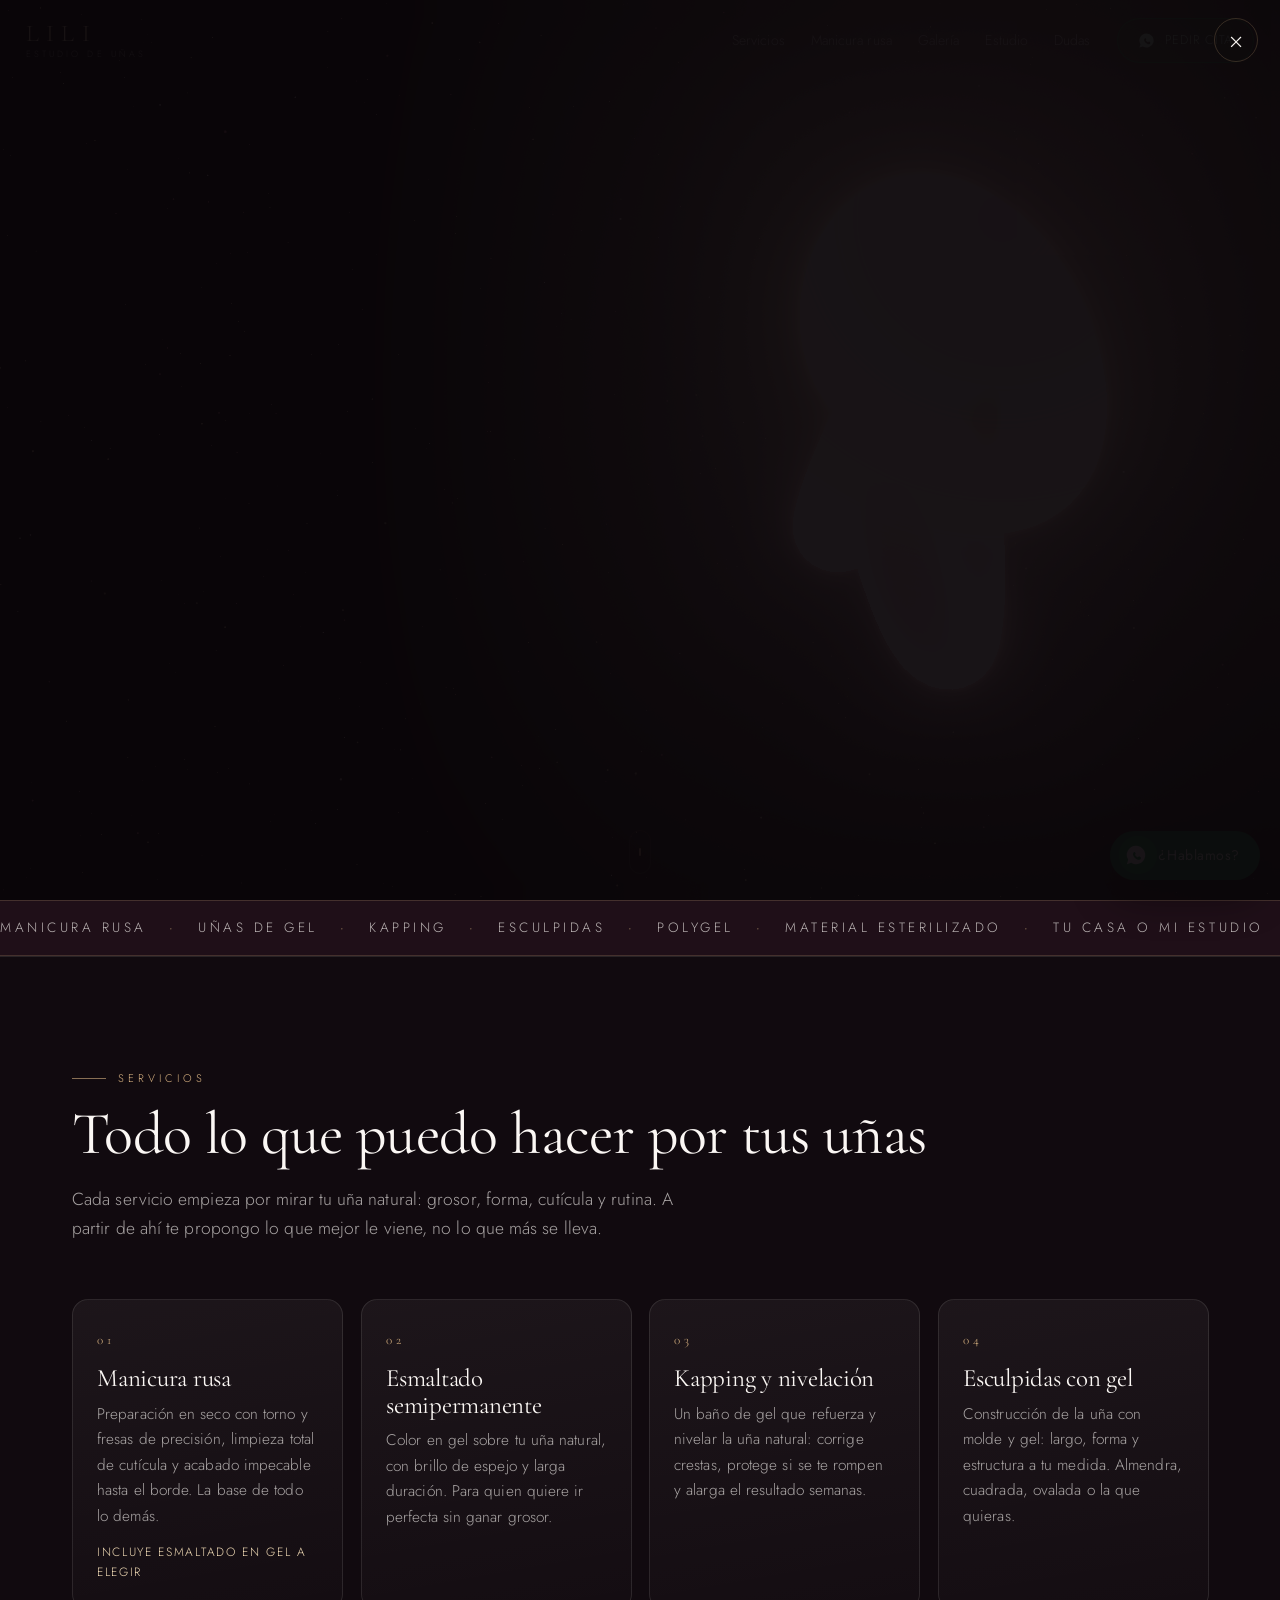
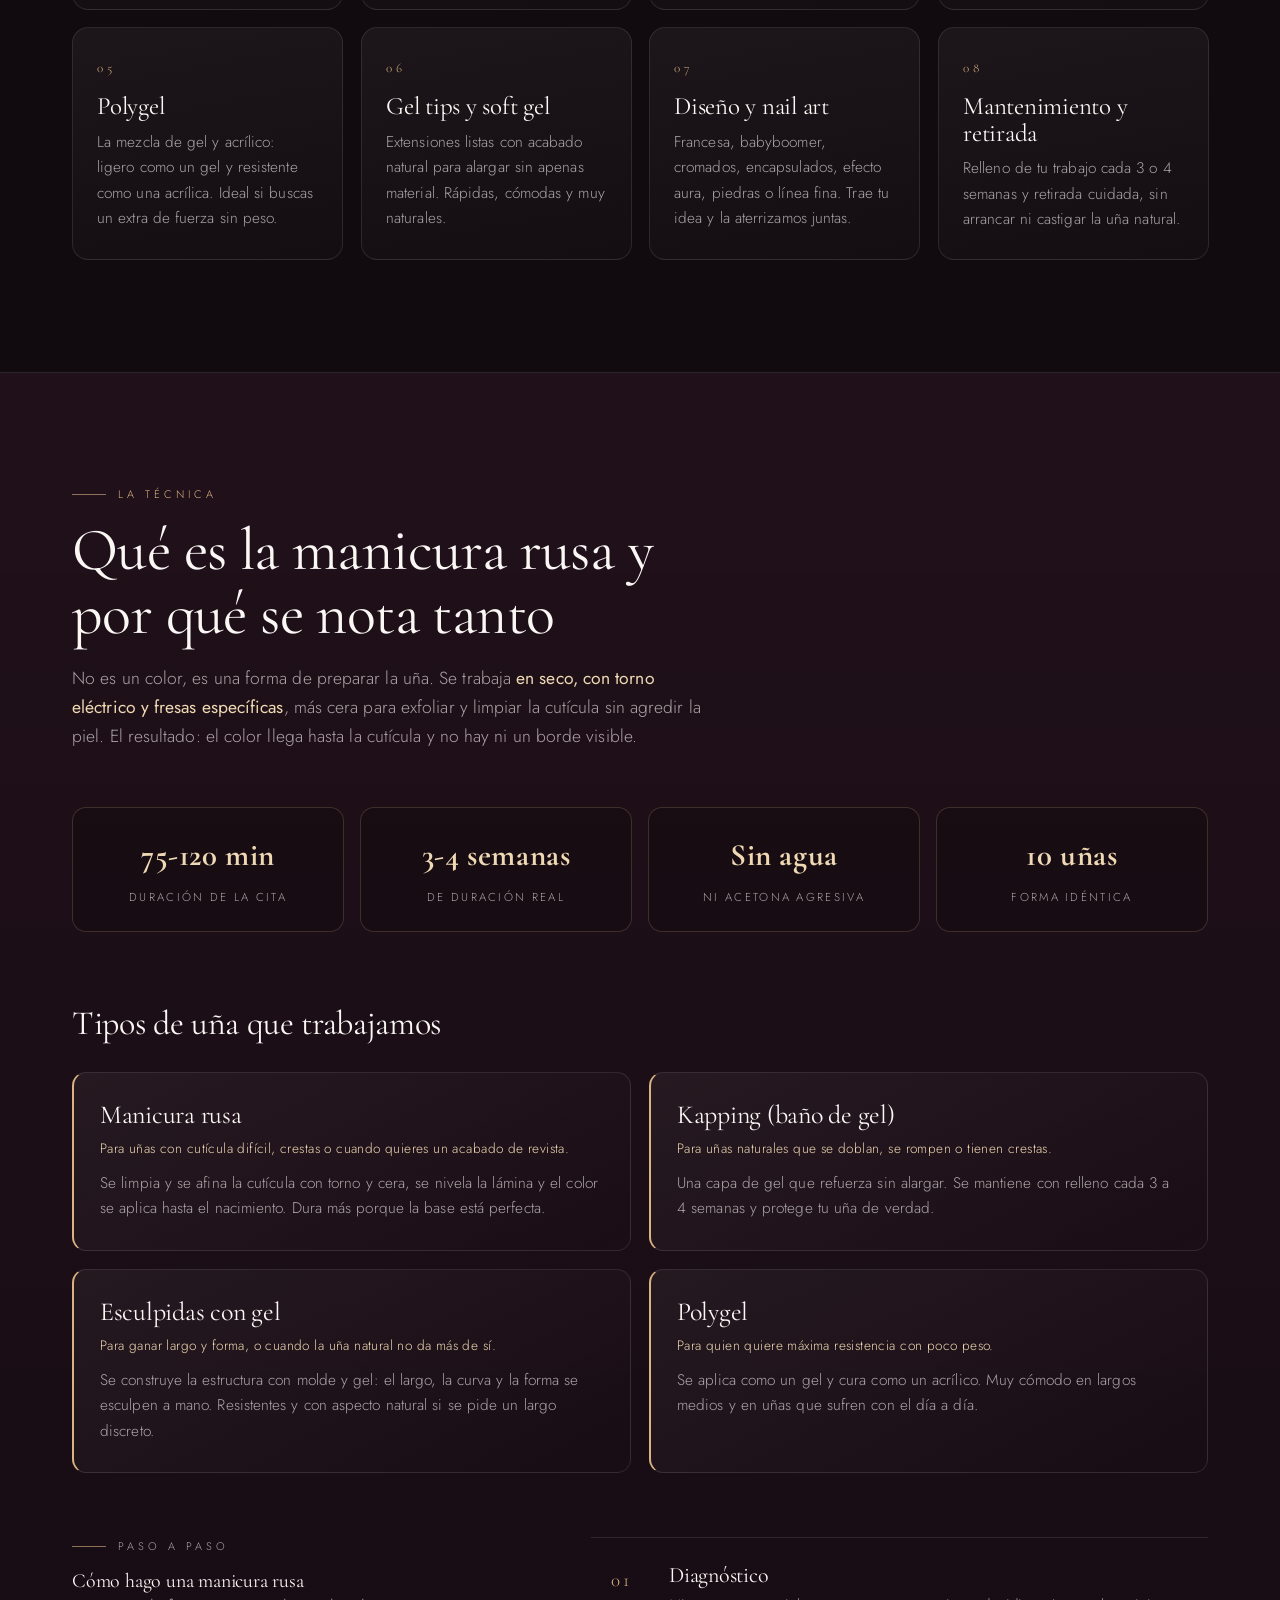
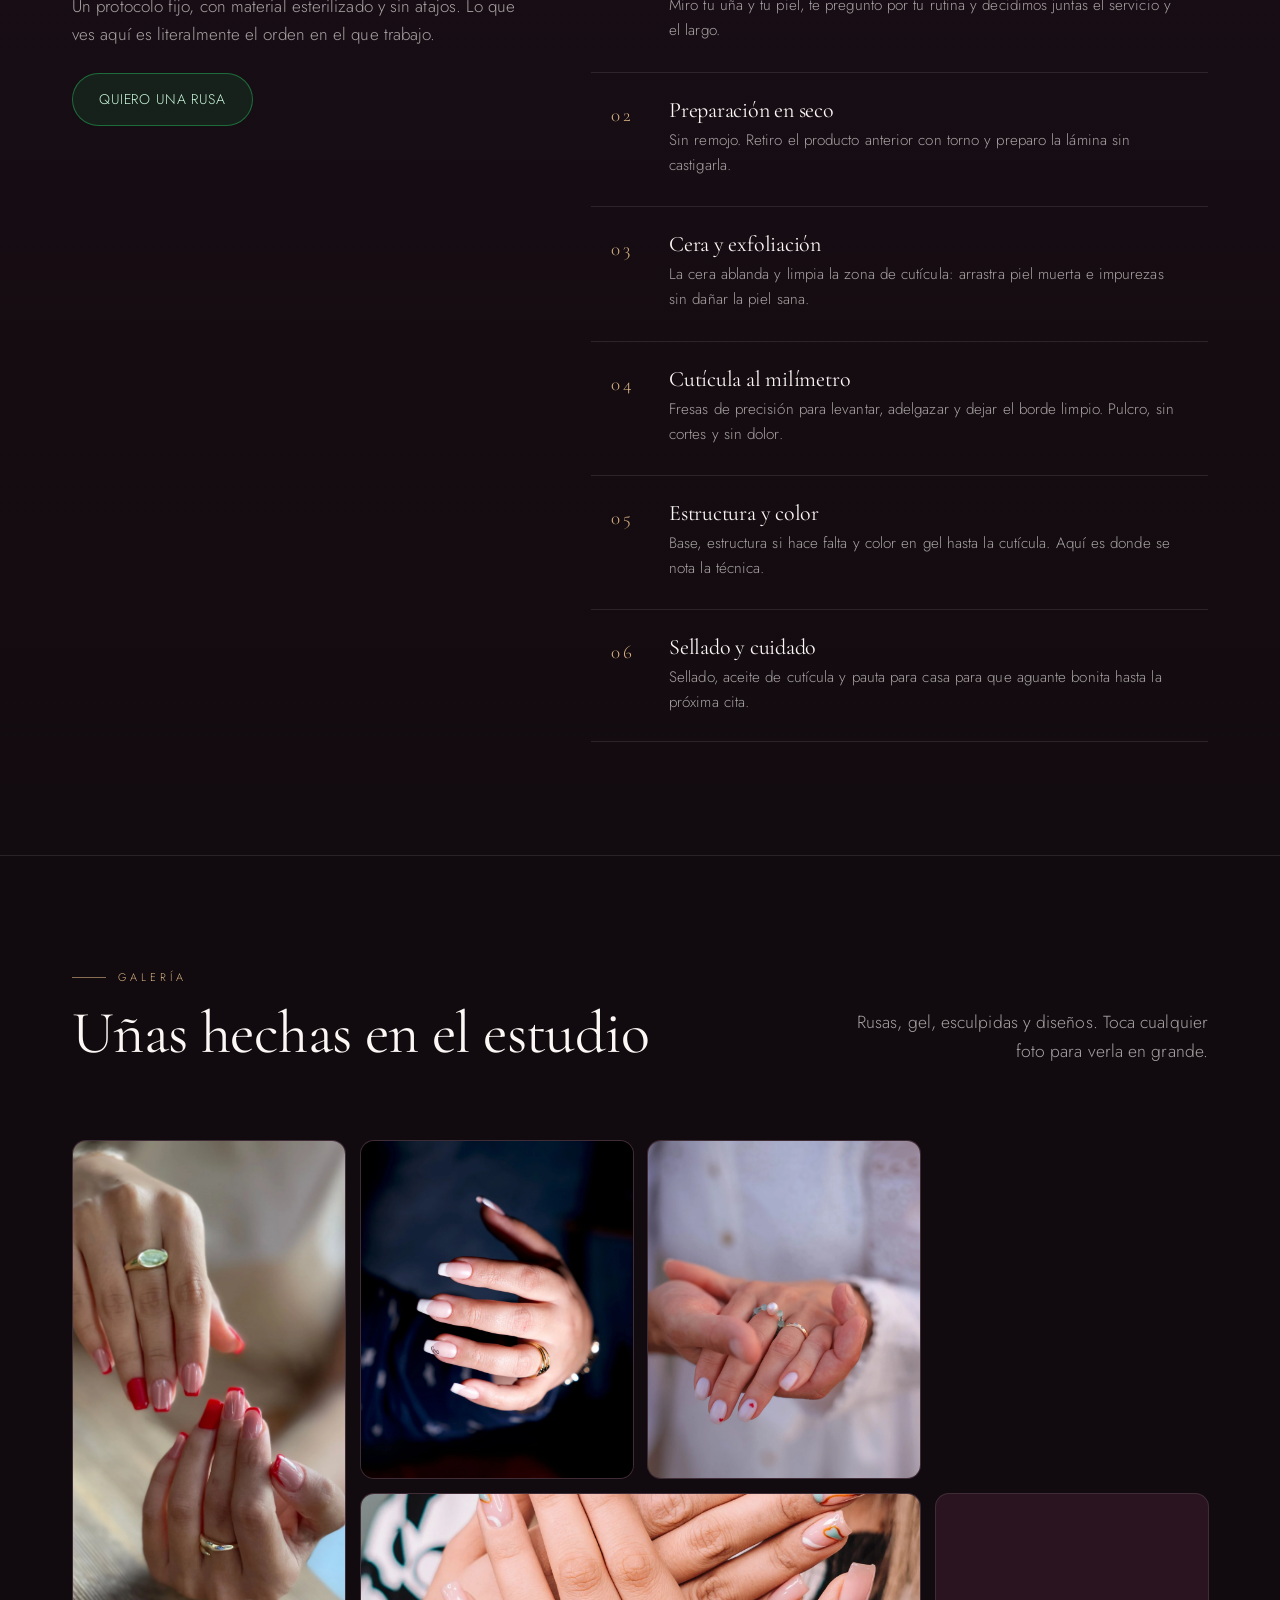
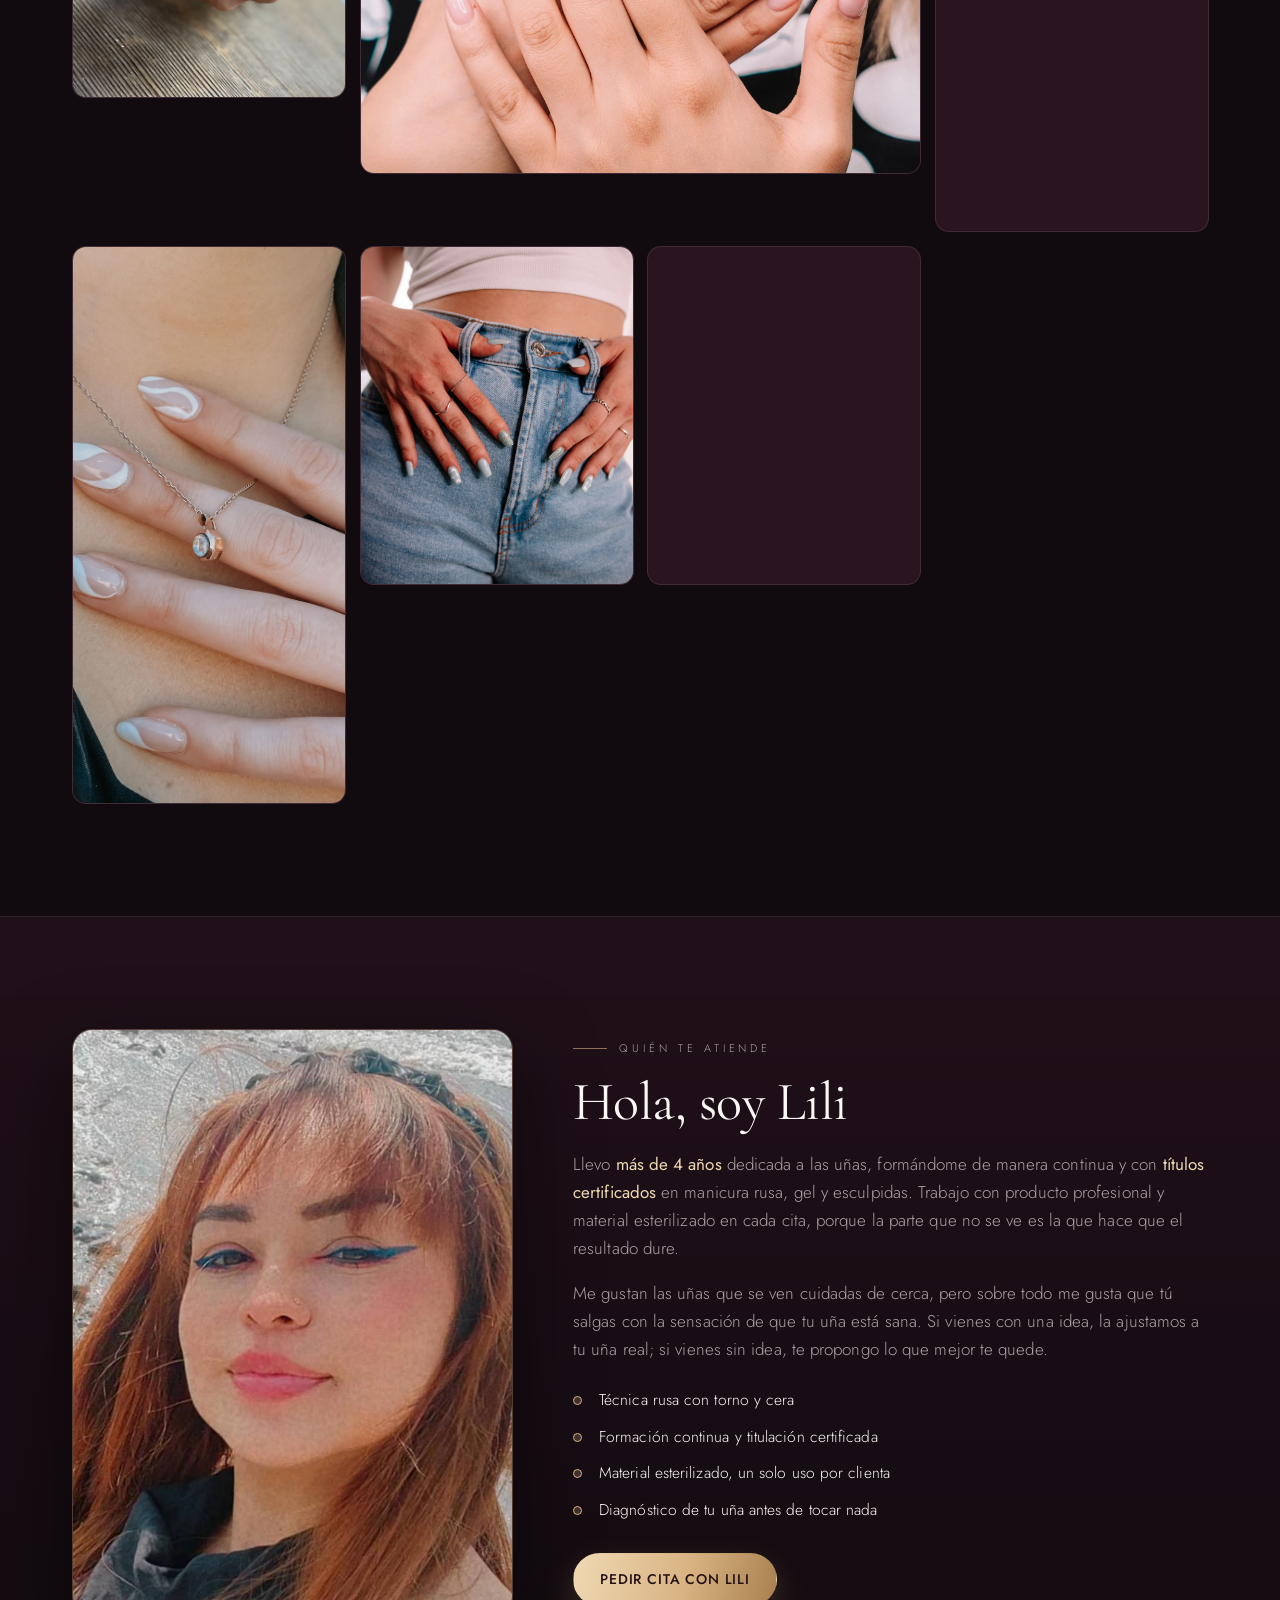
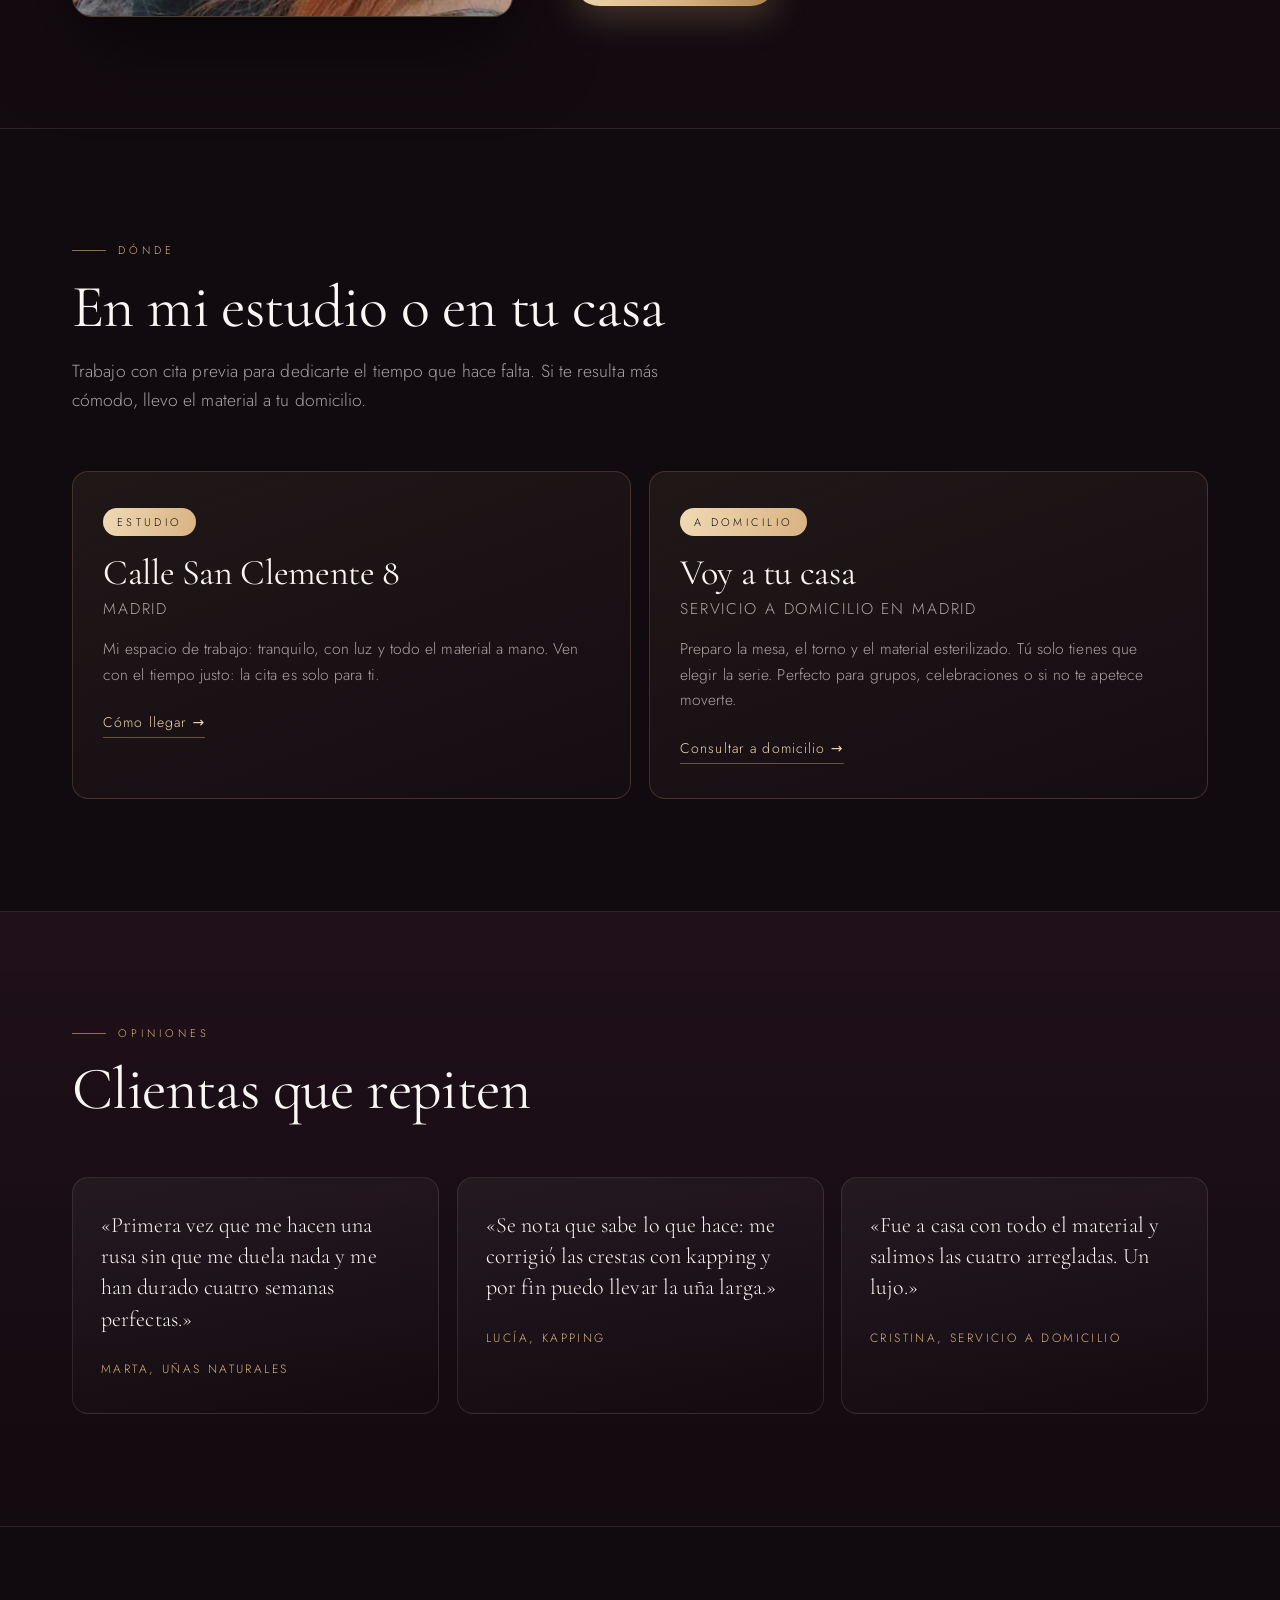
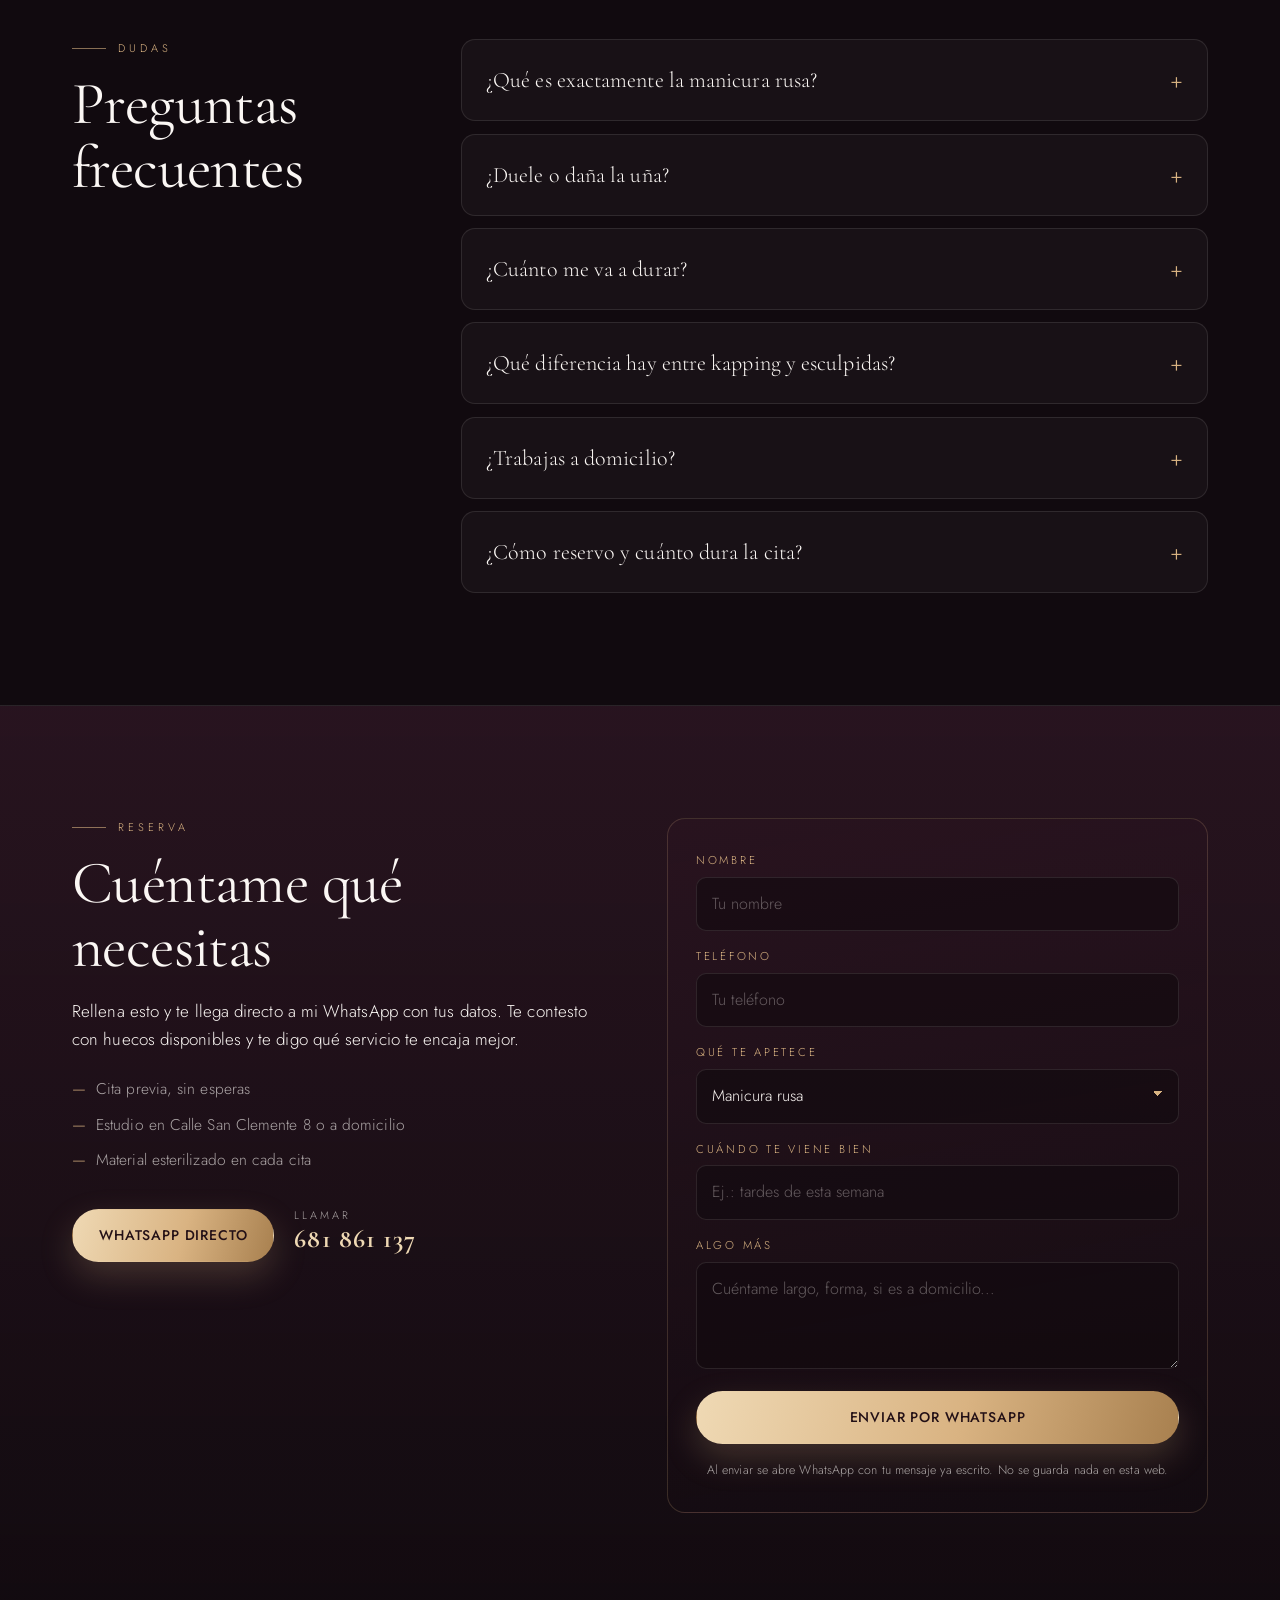
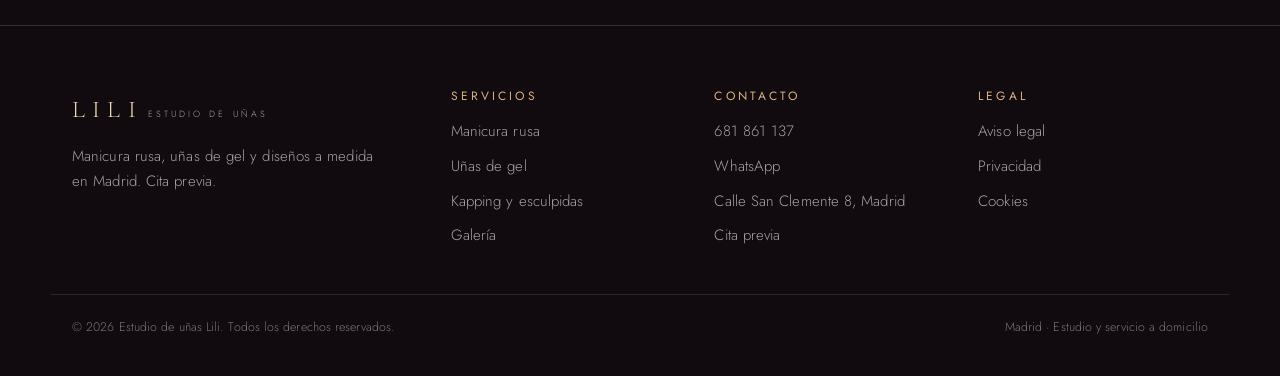
==== commit 395c949e: "fix: import relativo de three en LuminosityHighPassShader + red de seguridad para el fondo WebGL" ====
--- a/index.html
+++ b/index.html
@@ -459,5 +459,15 @@
 <script src="vendor/ScrollTrigger.min.js"></script>
 <script src="app.js"></script>
 <script type="module" src="scene.js"></script>
+<script>
+/* Red de seguridad: si el modulo WebGL no arranca (navegador antiguo, fallo de red o
+   error de modulo), activamos el fondo alternativo en CSS para que la web nunca quede sosa. */
+setTimeout(function () {
+  var b = document.body;
+  if (!b.classList.contains('gl-on') && !b.classList.contains('no-webgl')) {
+    b.classList.add('no-webgl');
+  }
+}, 3200);
+</script>
 </body>
 </html>
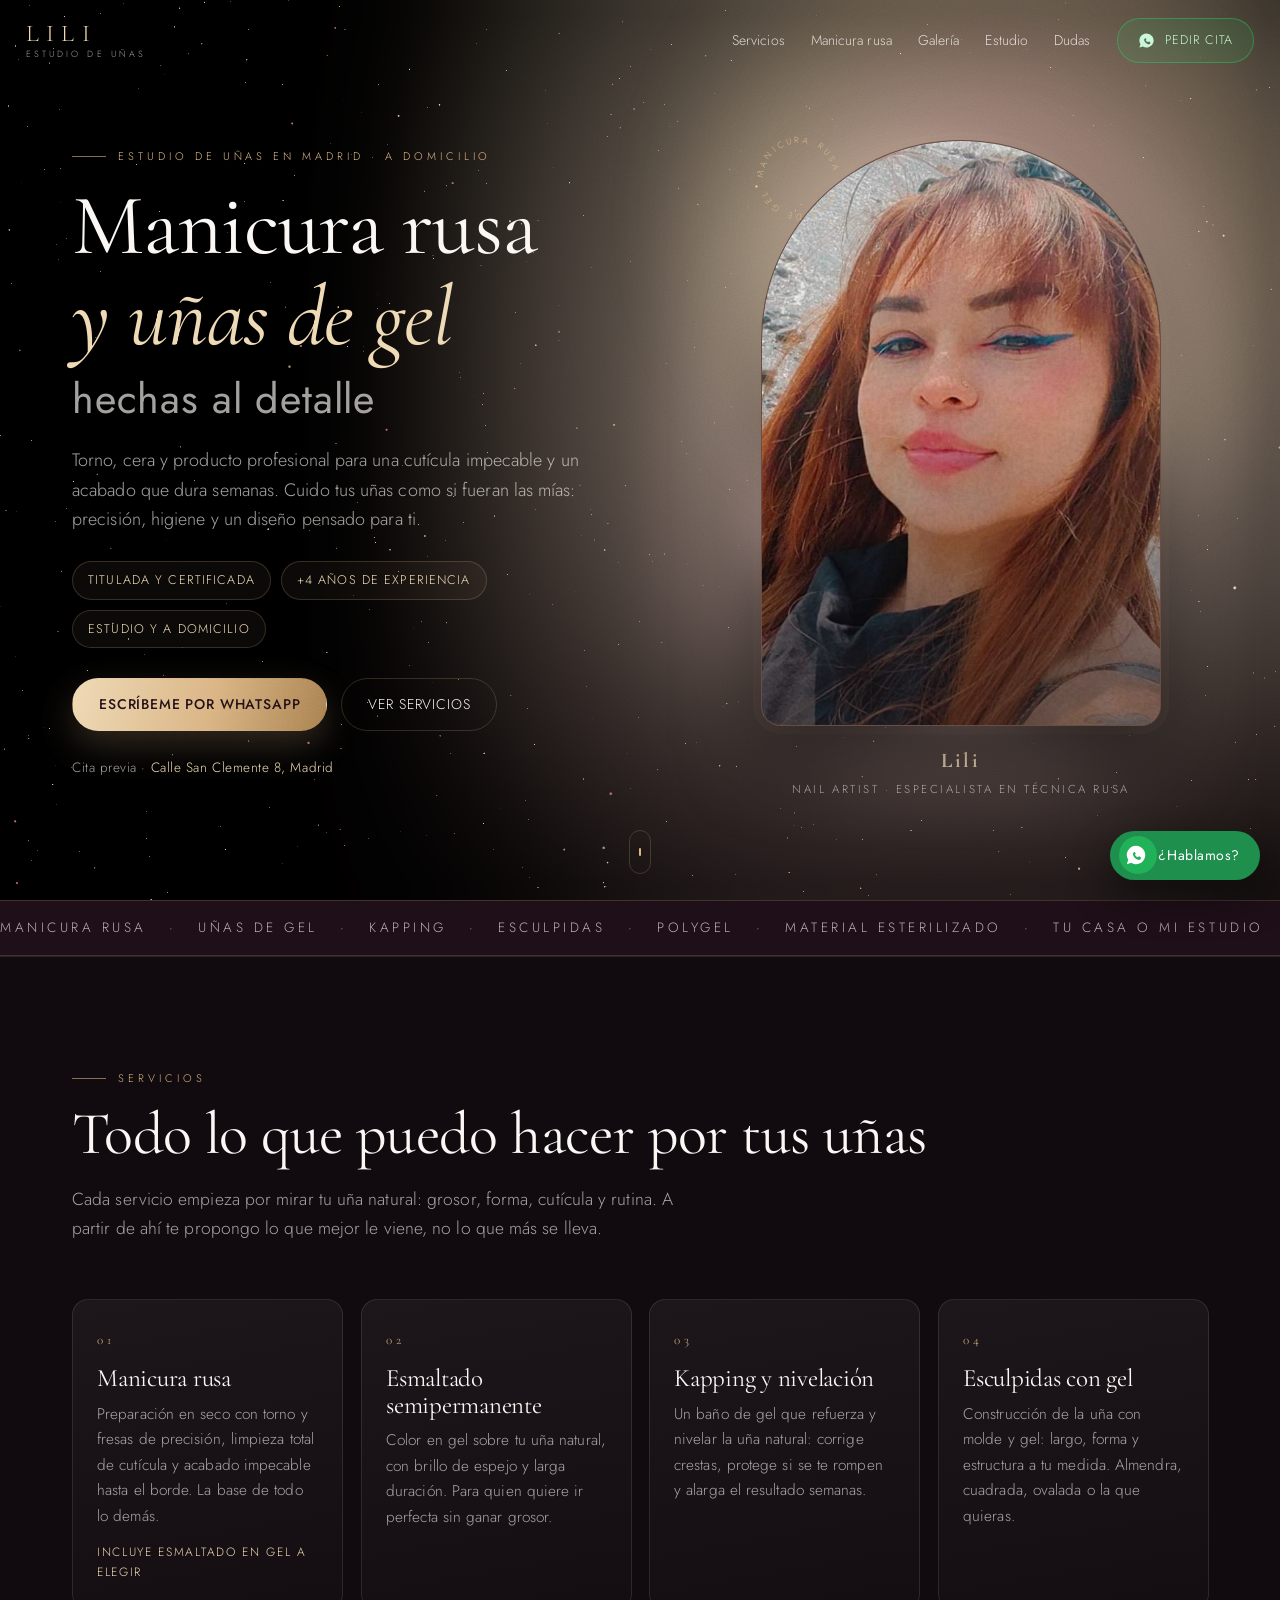
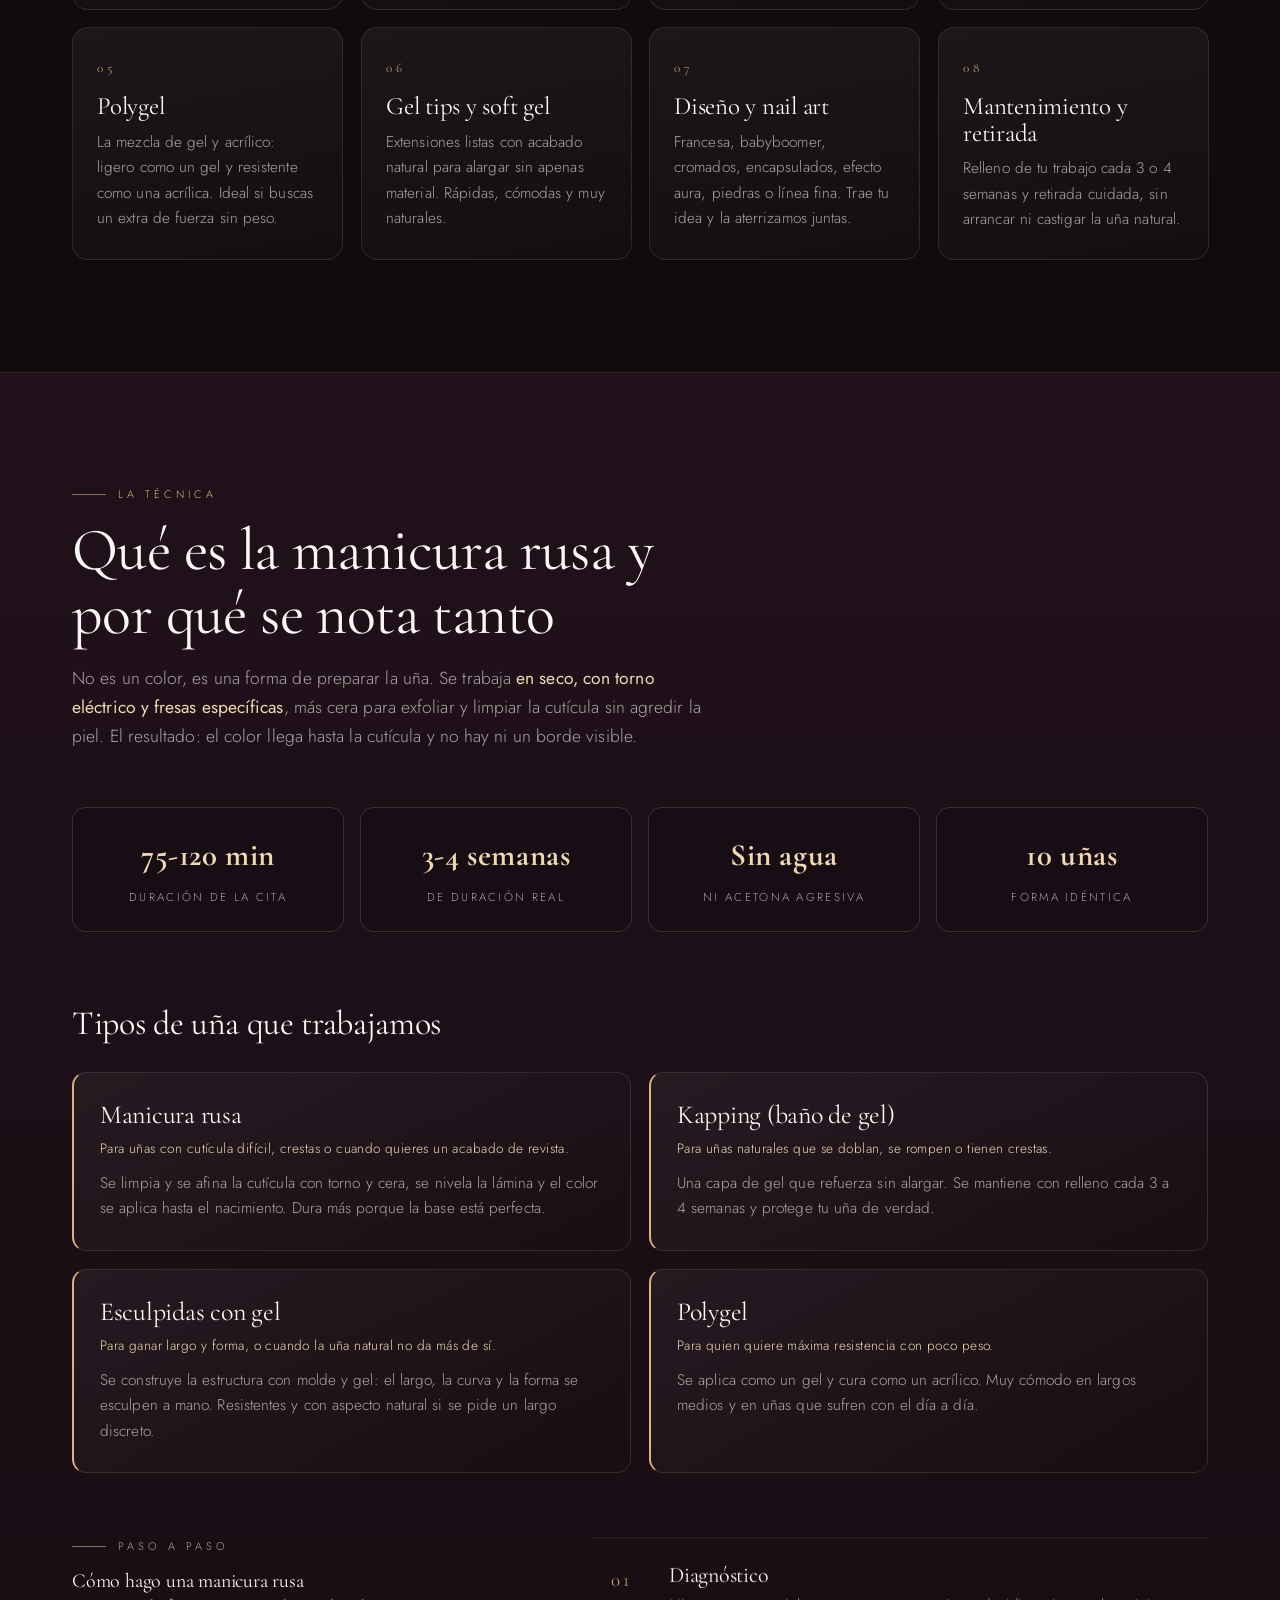
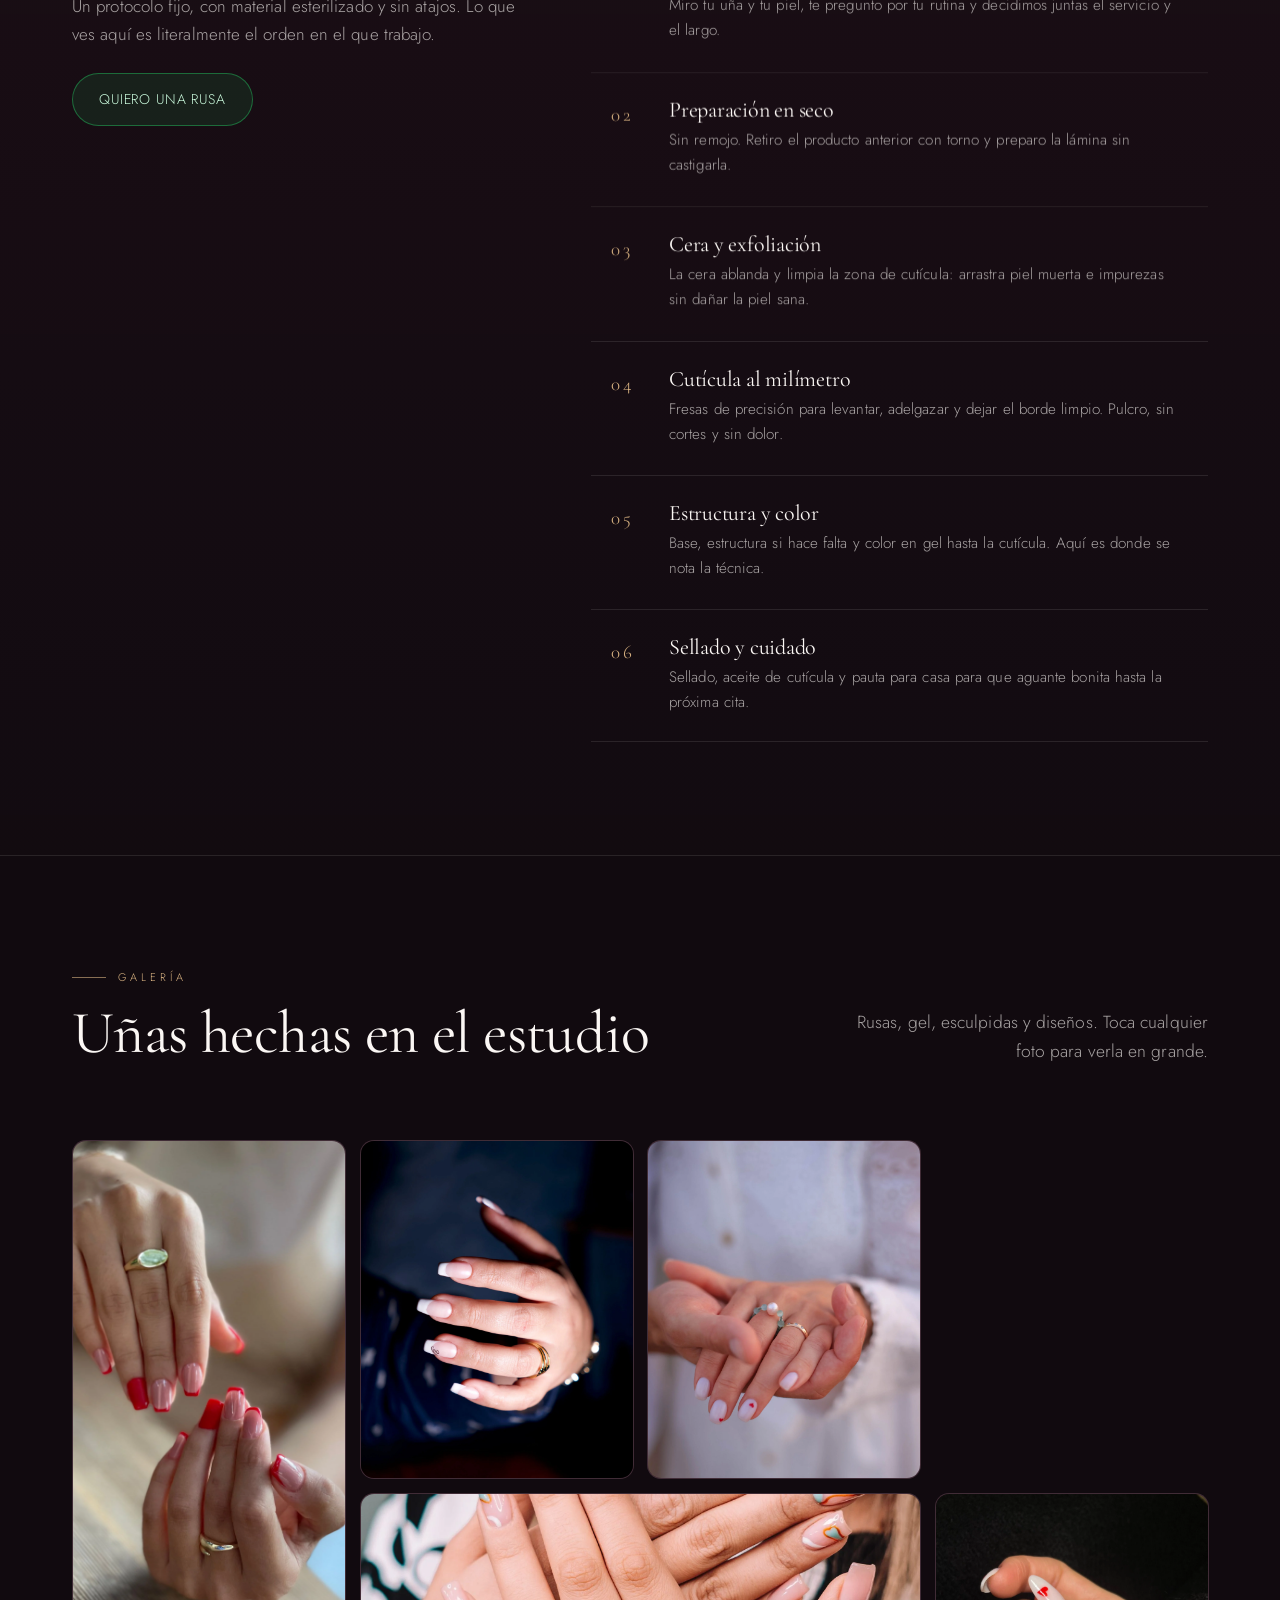
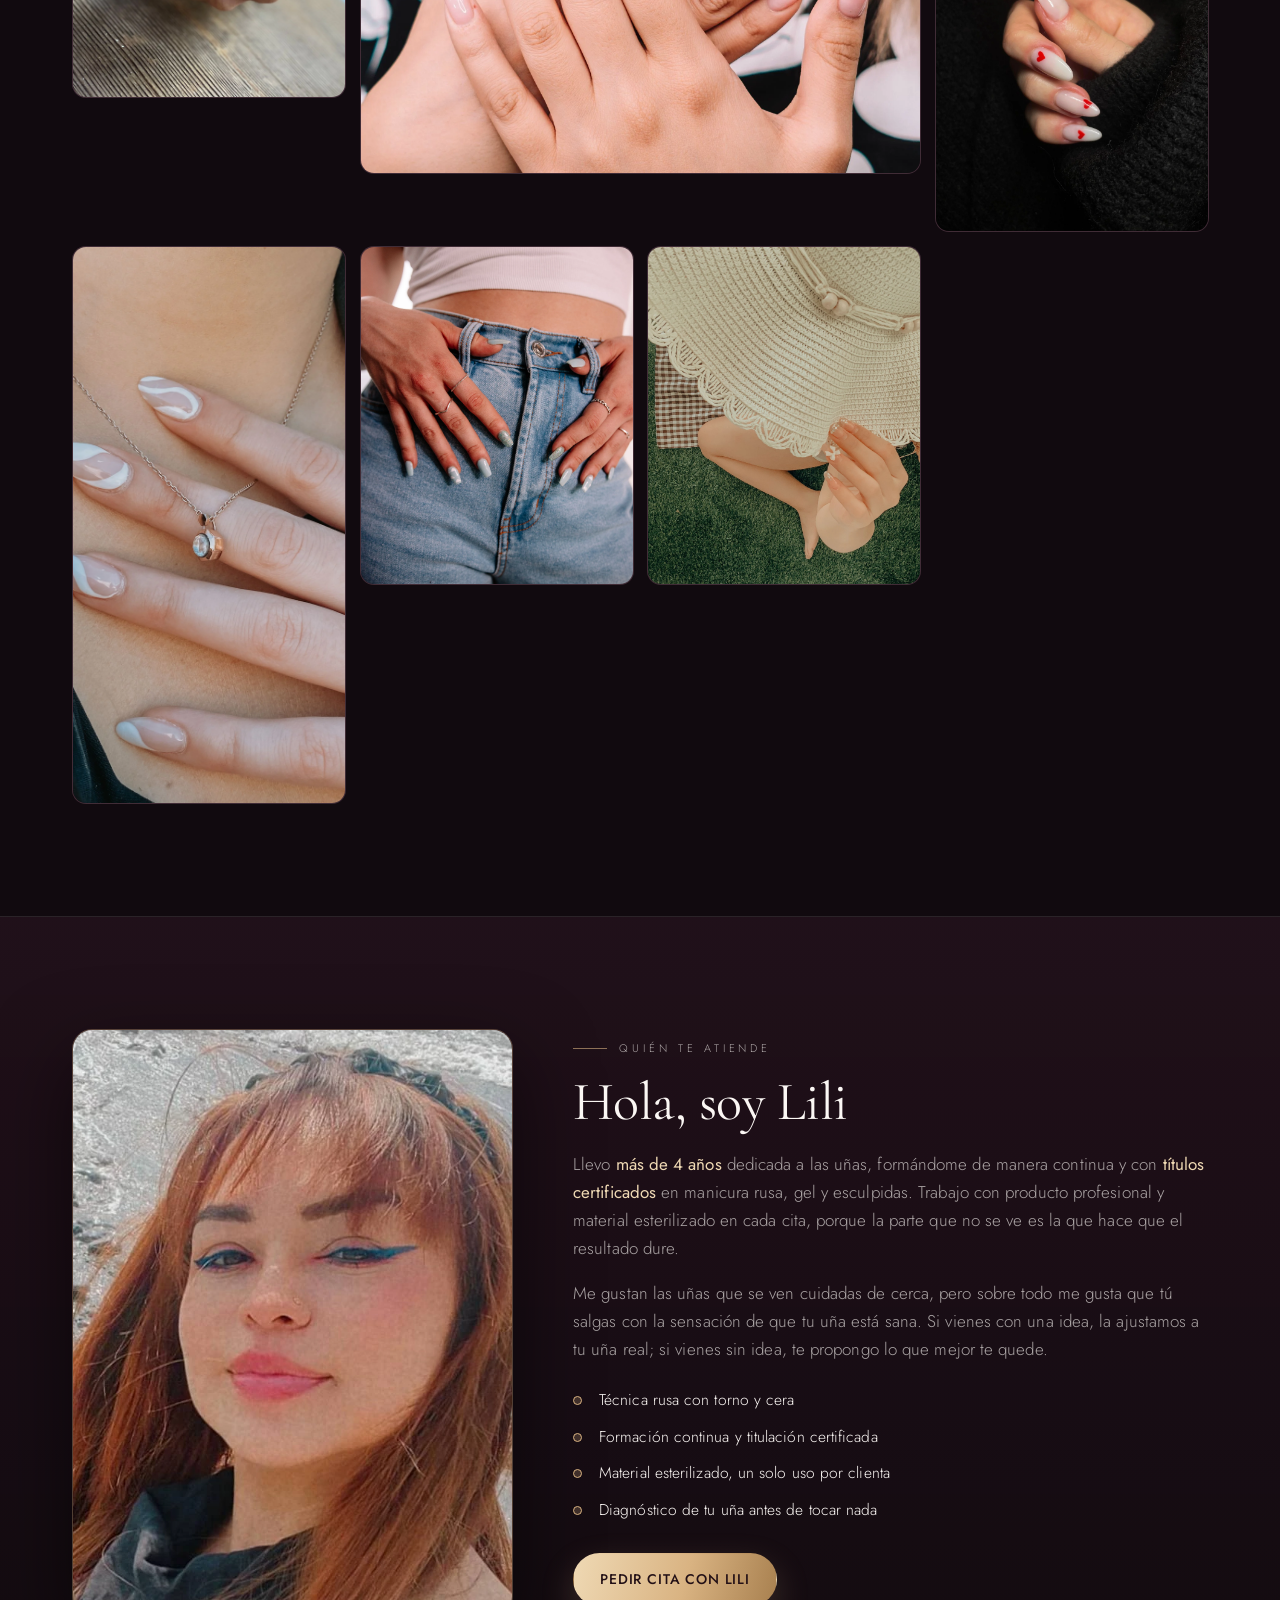
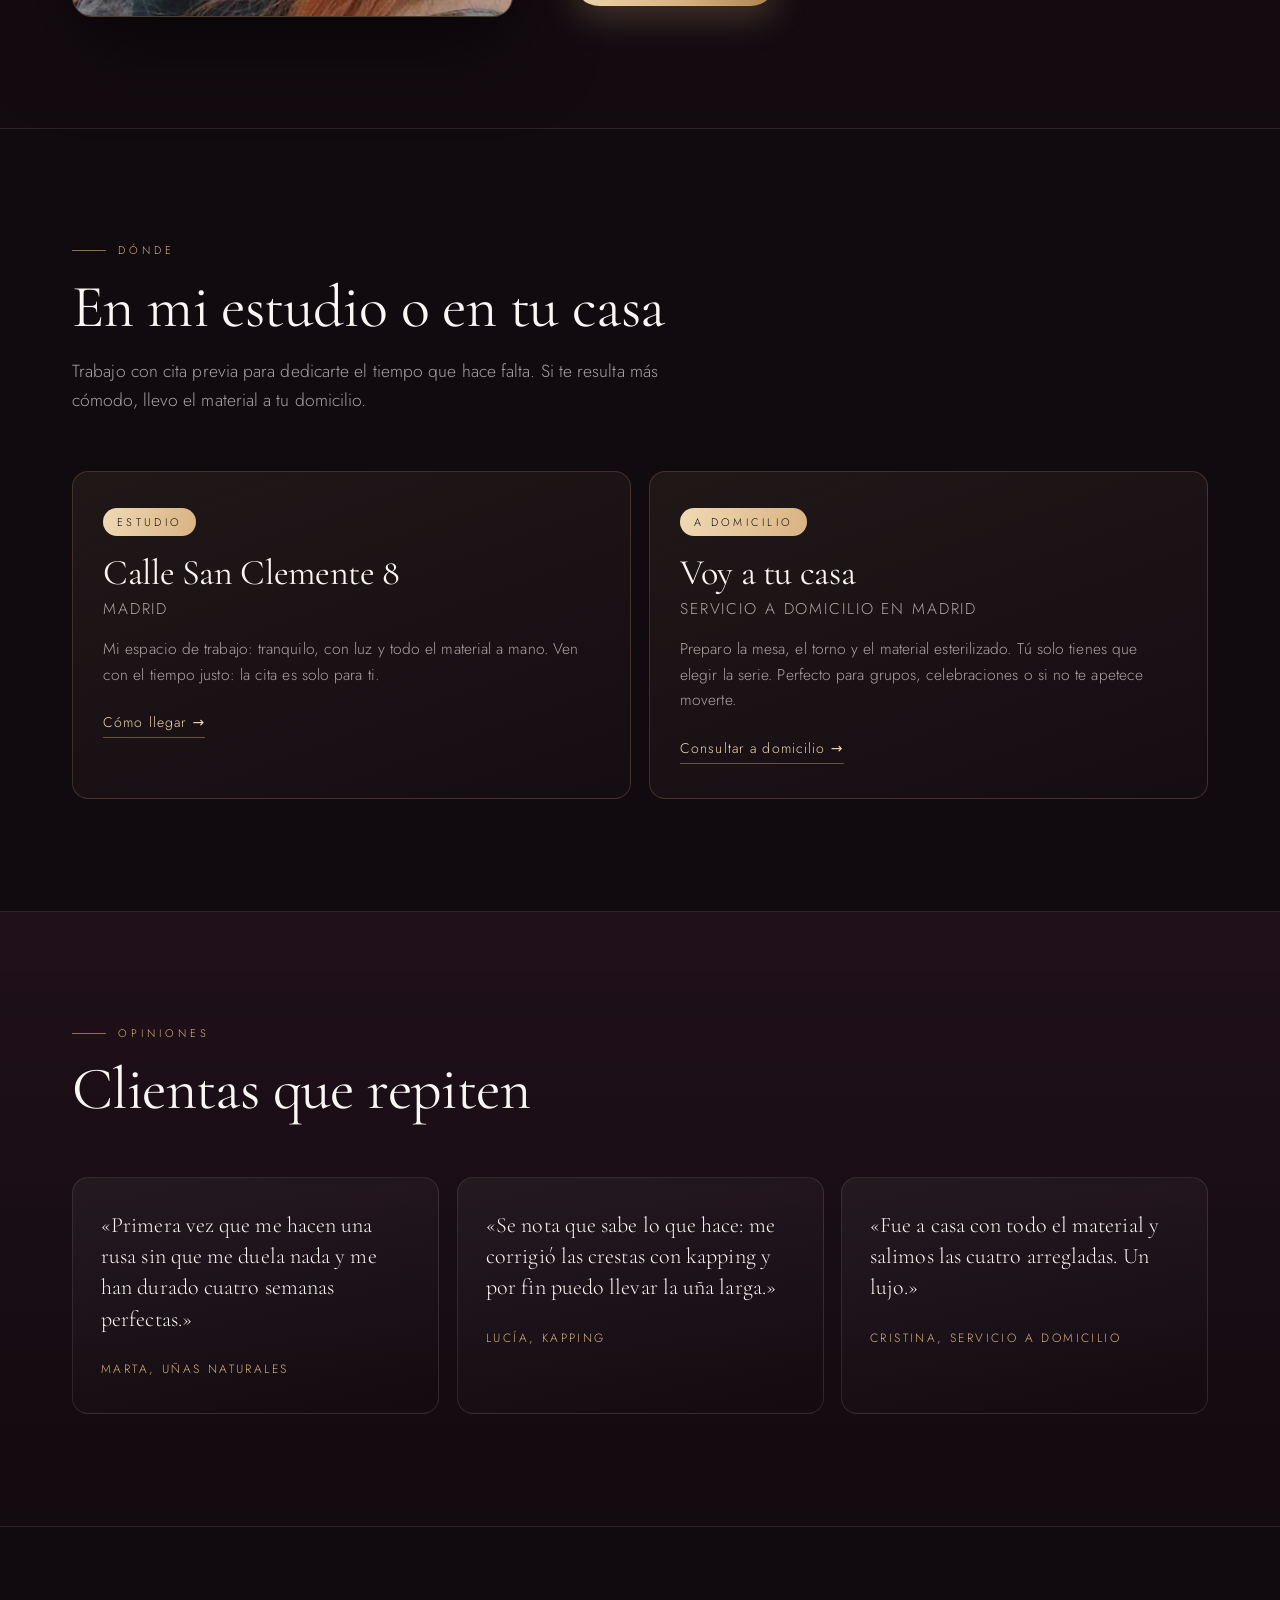
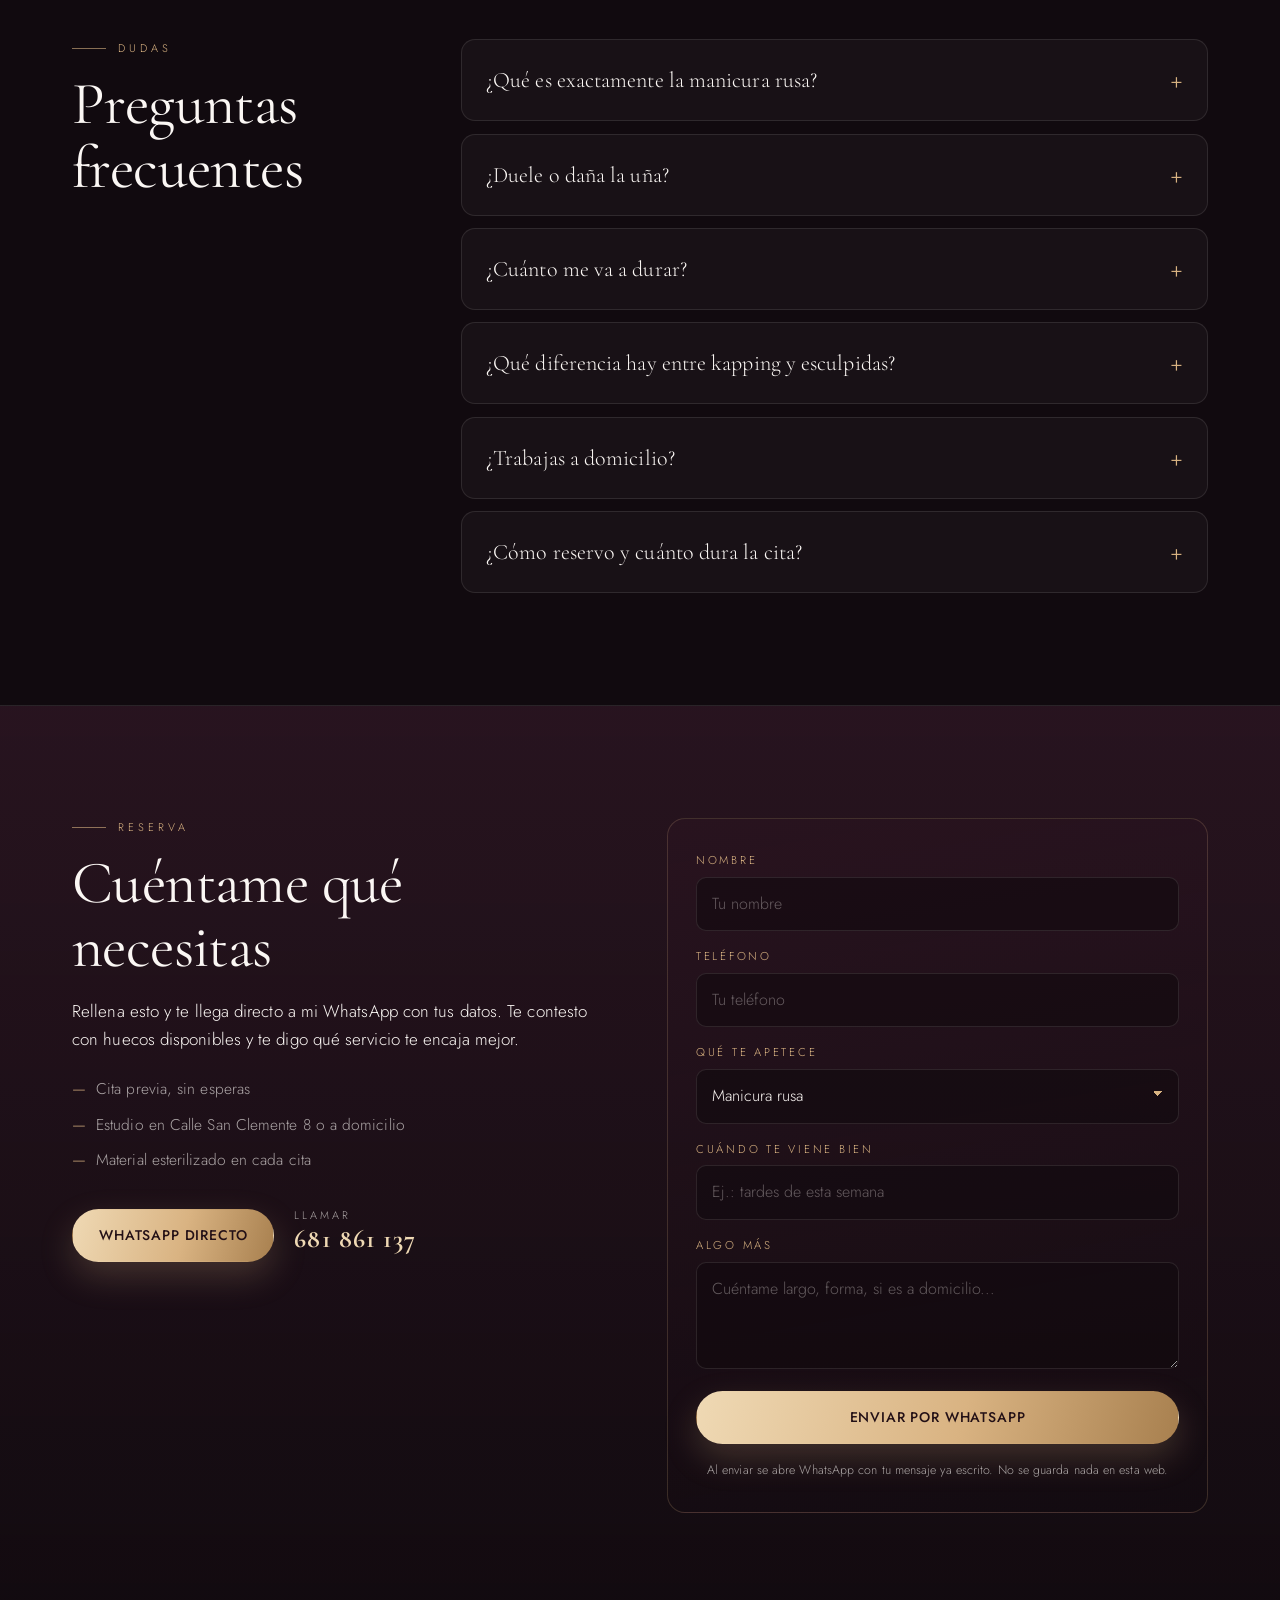
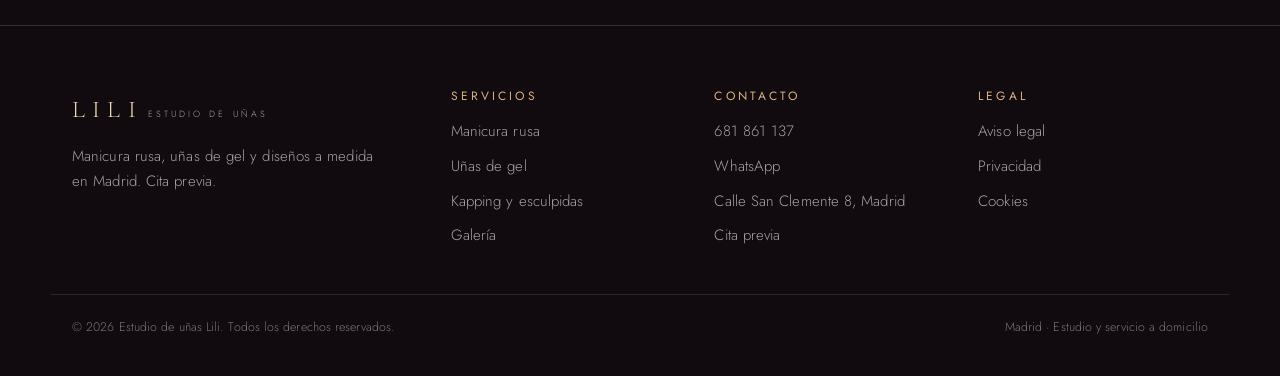
==== commit da4f58a4: "fix critico: el visor de galeria tapaba toda la web (display:grid anulaba hidden) + canvas 3D como f" ====
--- a/index.html
+++ b/index.html
@@ -42,8 +42,6 @@
 </head>
 <body class="is-loading">
 <div class="grain" aria-hidden="true"></div>
-<canvas id="gl" aria-hidden="true"></canvas>
-<div class="gl-fallback" aria-hidden="true"></div>
 
 <!-- ================= PRELOADER ================= -->
 <div class="loader" id="loader" aria-hidden="true">
@@ -77,6 +75,10 @@
 
 <!-- ================= HERO ================= -->
 <section class="hero">
+  <div class="hero__bg" aria-hidden="true">
+    <div class="gl-fallback"></div>
+    <canvas id="gl"></canvas>
+  </div>
   <div class="hero__glow" aria-hidden="true"></div>
   <div class="wrap hero__wrap">
     <div class="hero__copy">
--- a/styles.css
+++ b/styles.css
@@ -481,5 +481,18 @@
 .legal .pend{color:var(--rose);font-size:13.4px;border:1px dashed rgba(201,120,138,.4);border-radius:10px;padding:12px 14px;margin:22px 0}
 @media (max-width:640px){.legal{padding:112px 0 70px}}
 
+/* ---------- orden de capas: el canvas nunca debe tapar el contenido ---------- */
+main{position:relative;z-index:2}
+.hero{position:relative;isolation:isolate}
+.hero__bg{position:absolute;inset:0;z-index:0;overflow:hidden;pointer-events:none}
+.hero__bg #gl{position:absolute;inset:0;width:100%;height:100%;z-index:0}
+.hero__bg .gl-fallback{position:absolute;inset:0;z-index:0}
+.hero__wrap{position:relative;z-index:2}
+.hero__glow{z-index:1}
+.grain{z-index:5}
+/* el visor de galería se controla con el atributo hidden: hay que devolverle el display:none
+   (si no, la regla display:grid lo deja visible y tapa toda la página) */
+.lightbox[hidden]{display:none !important}
+
 :focus-visible{outline:2px solid var(--gold);outline-offset:3px}
 
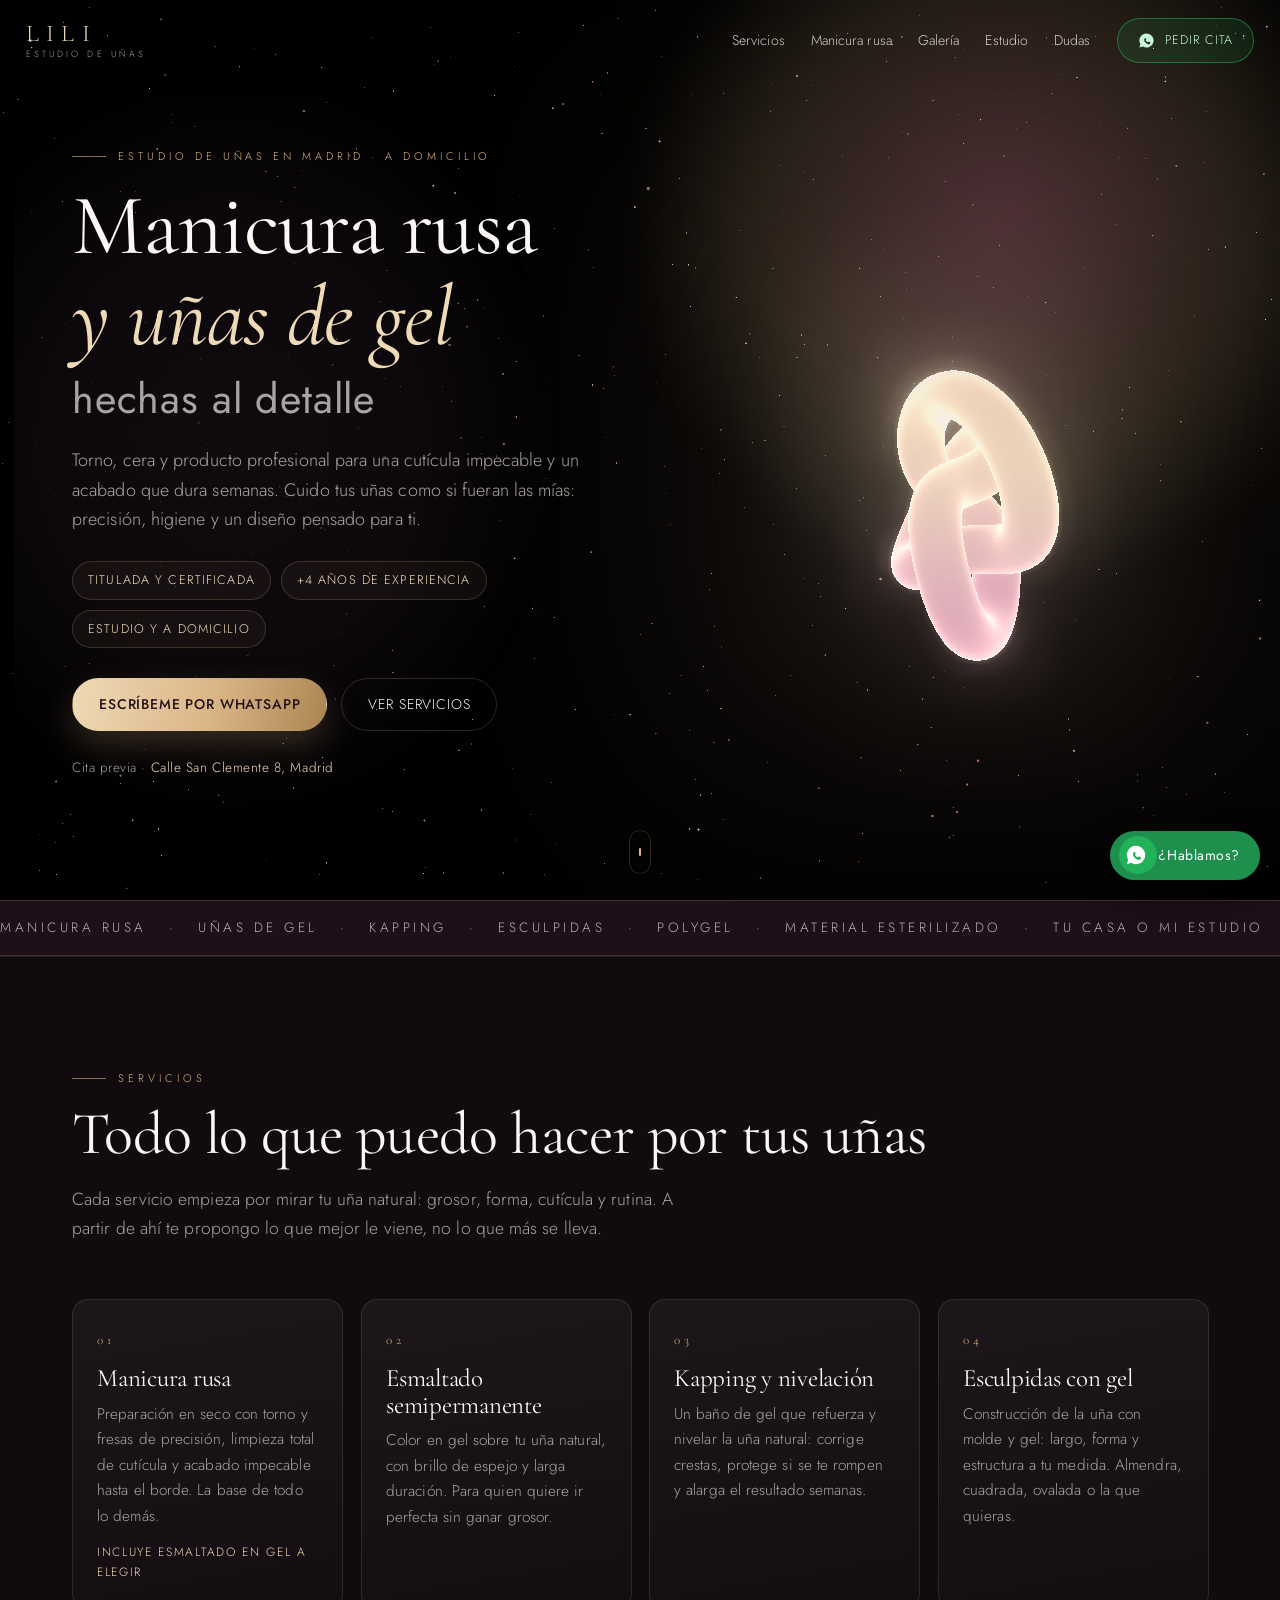
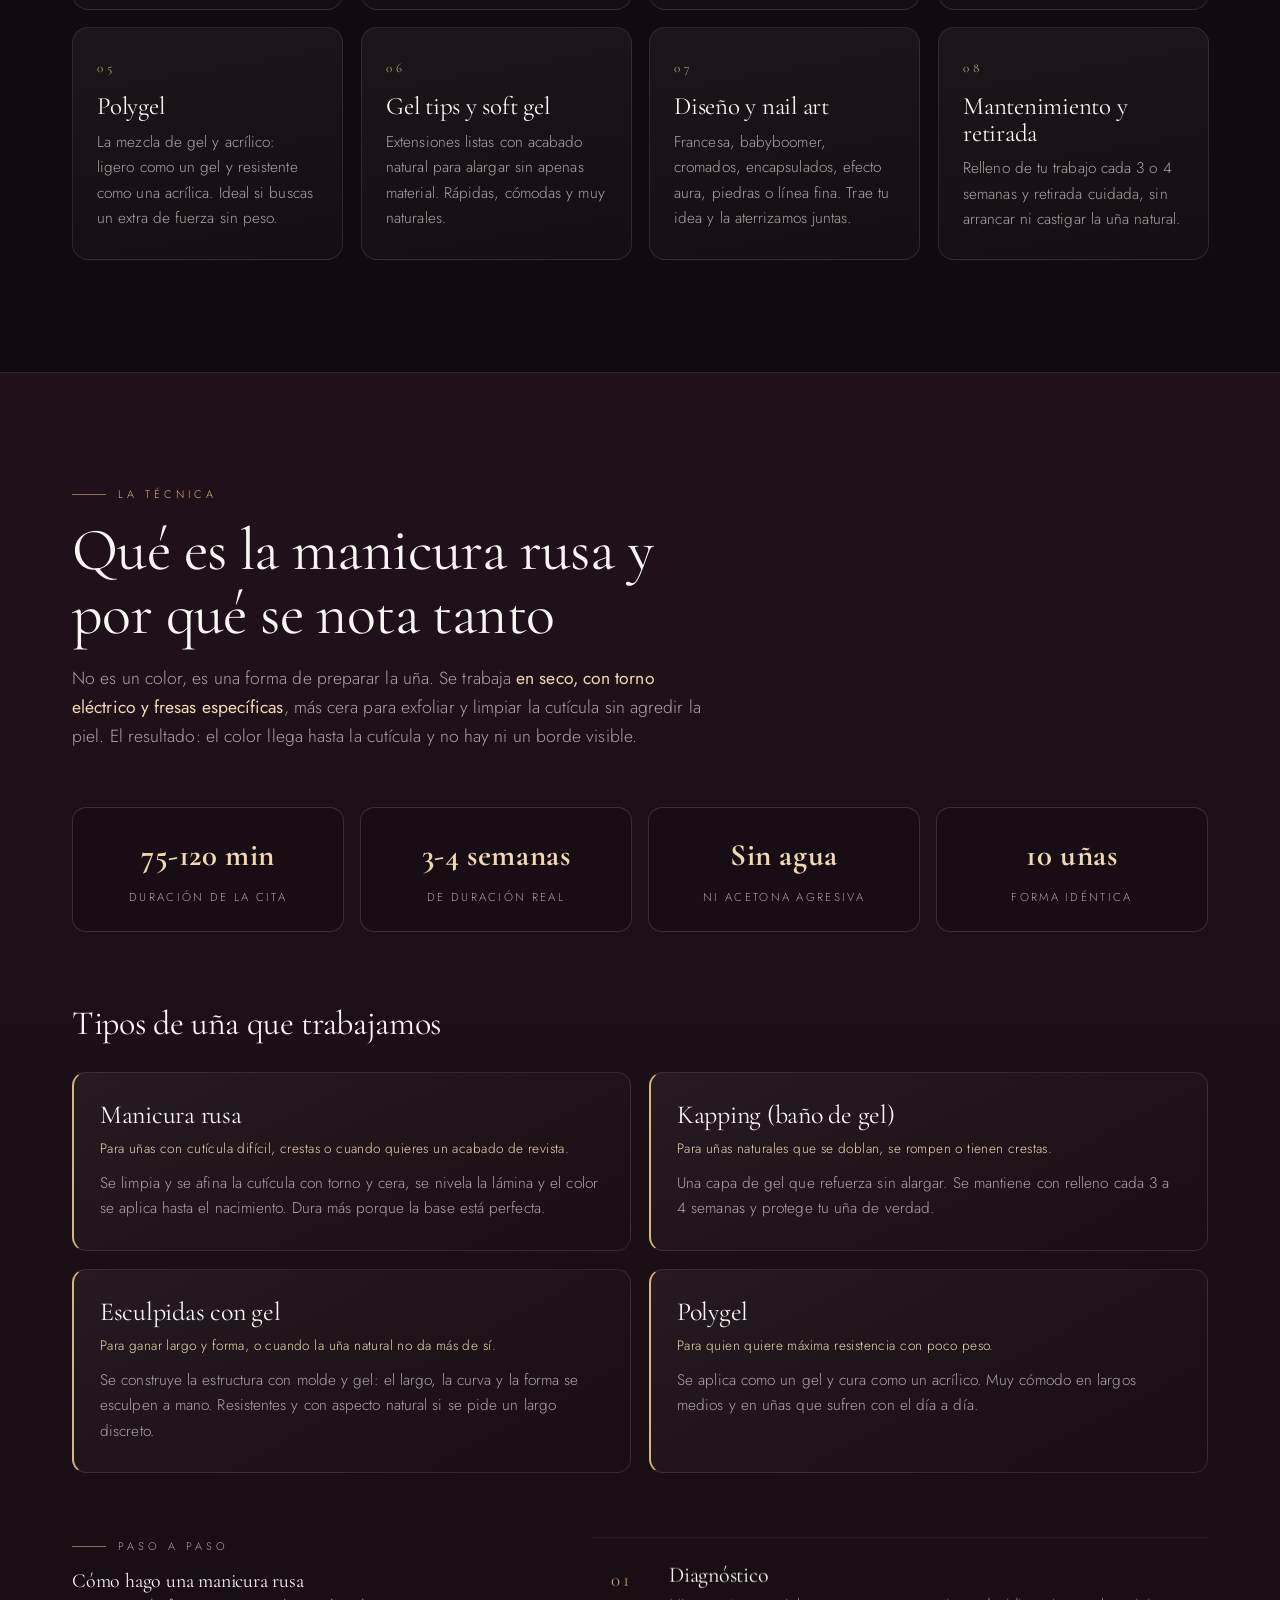
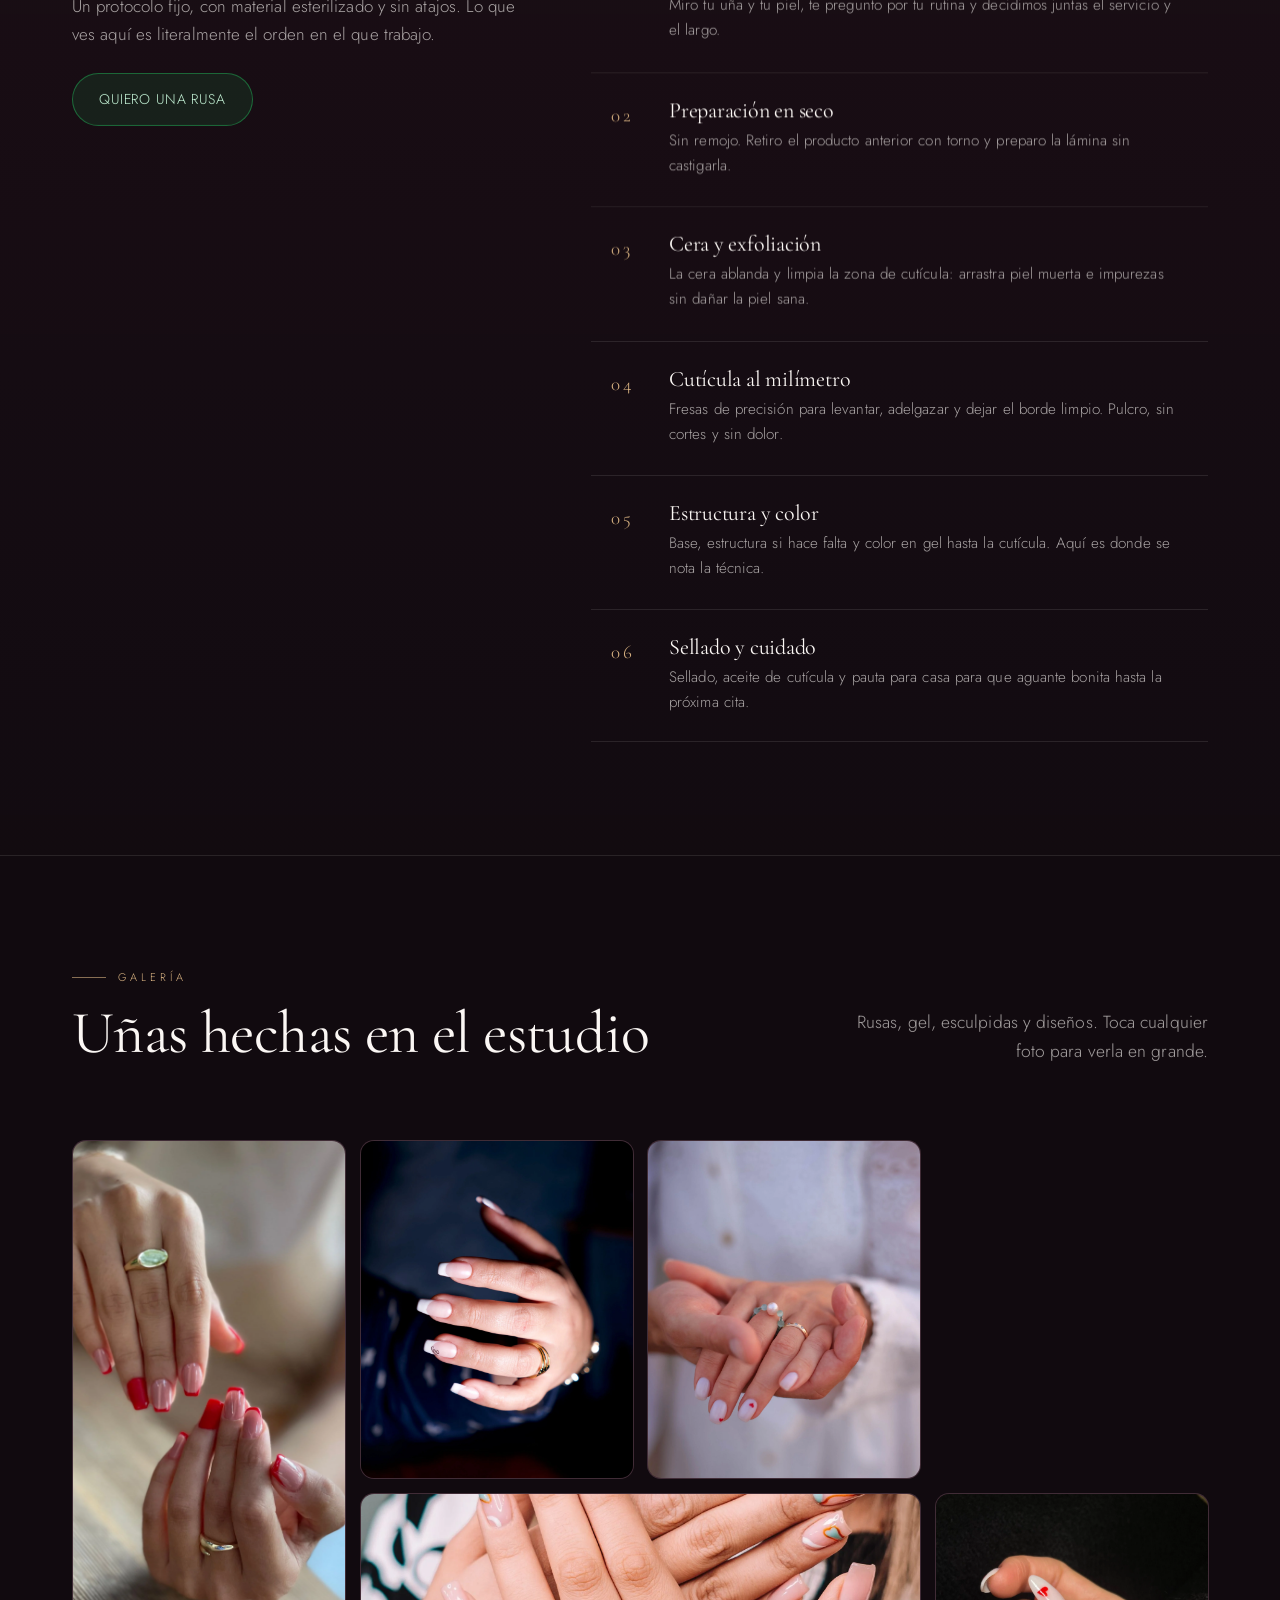
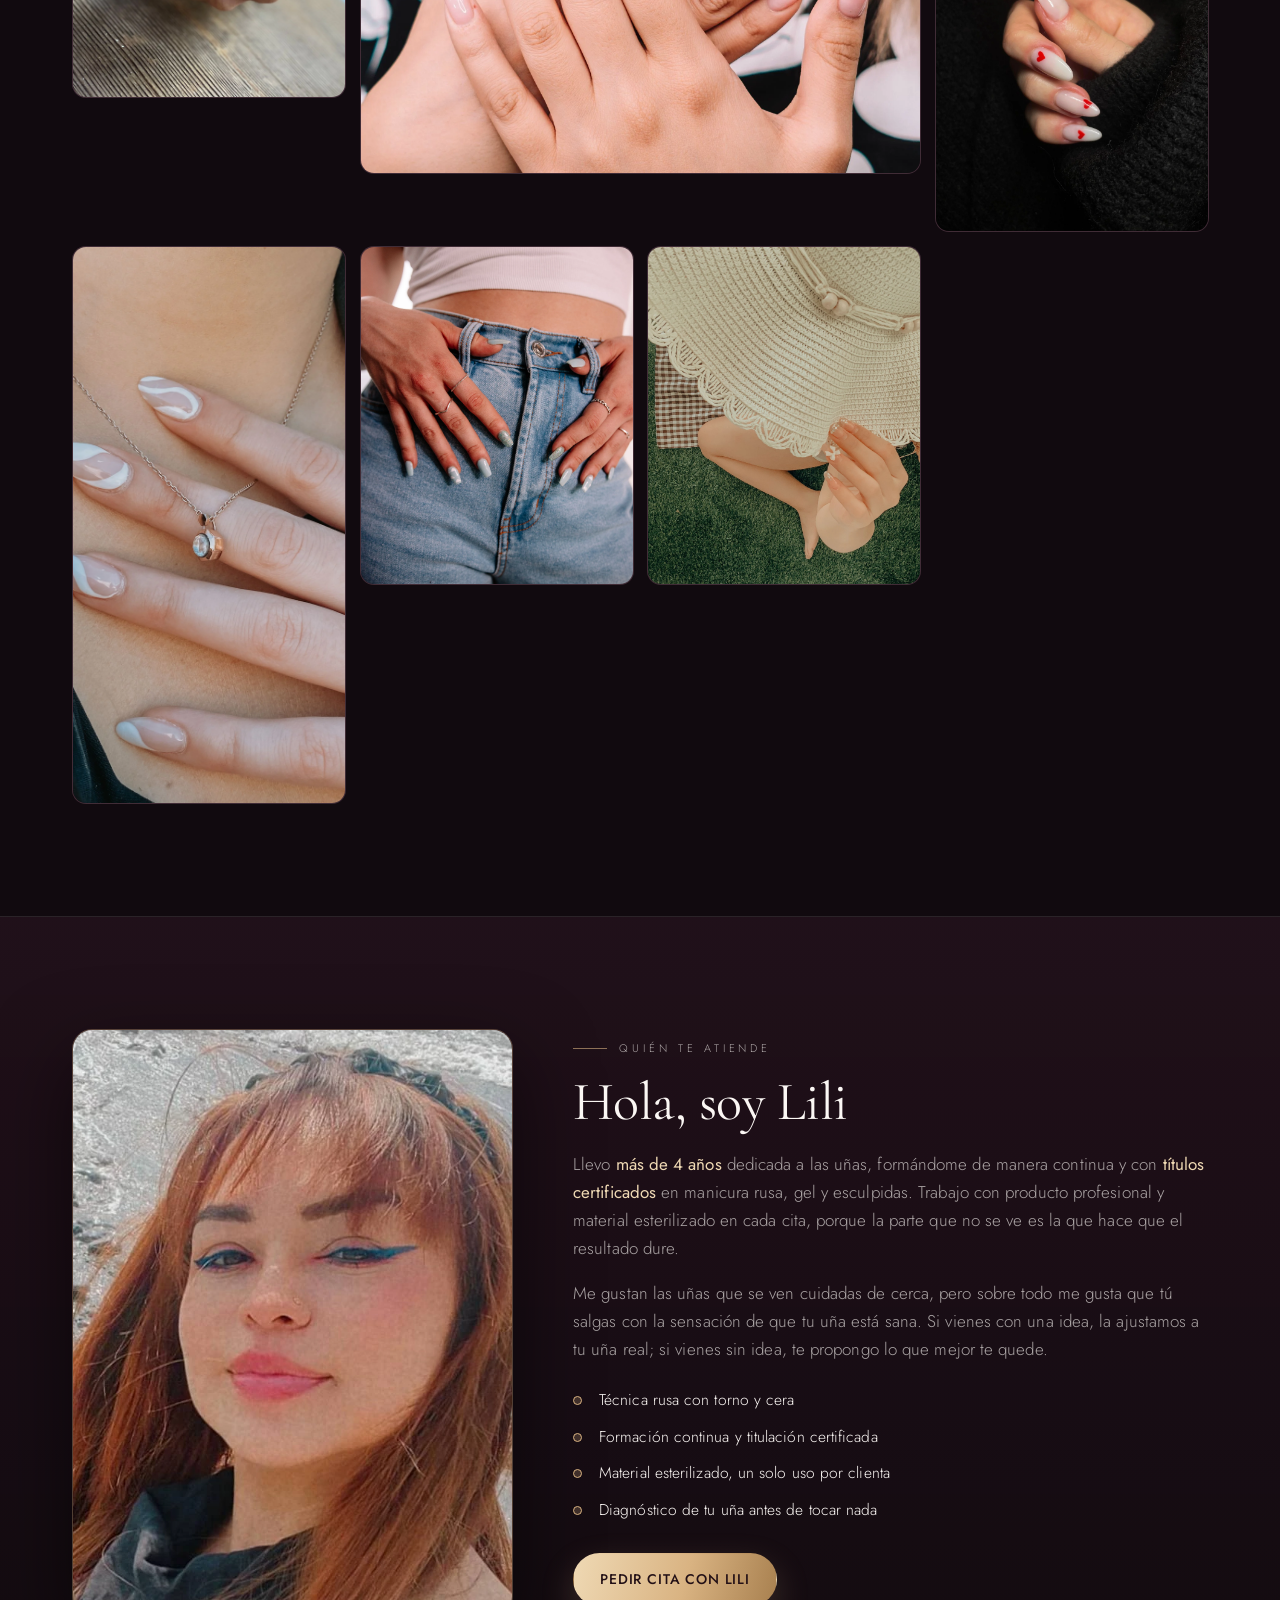
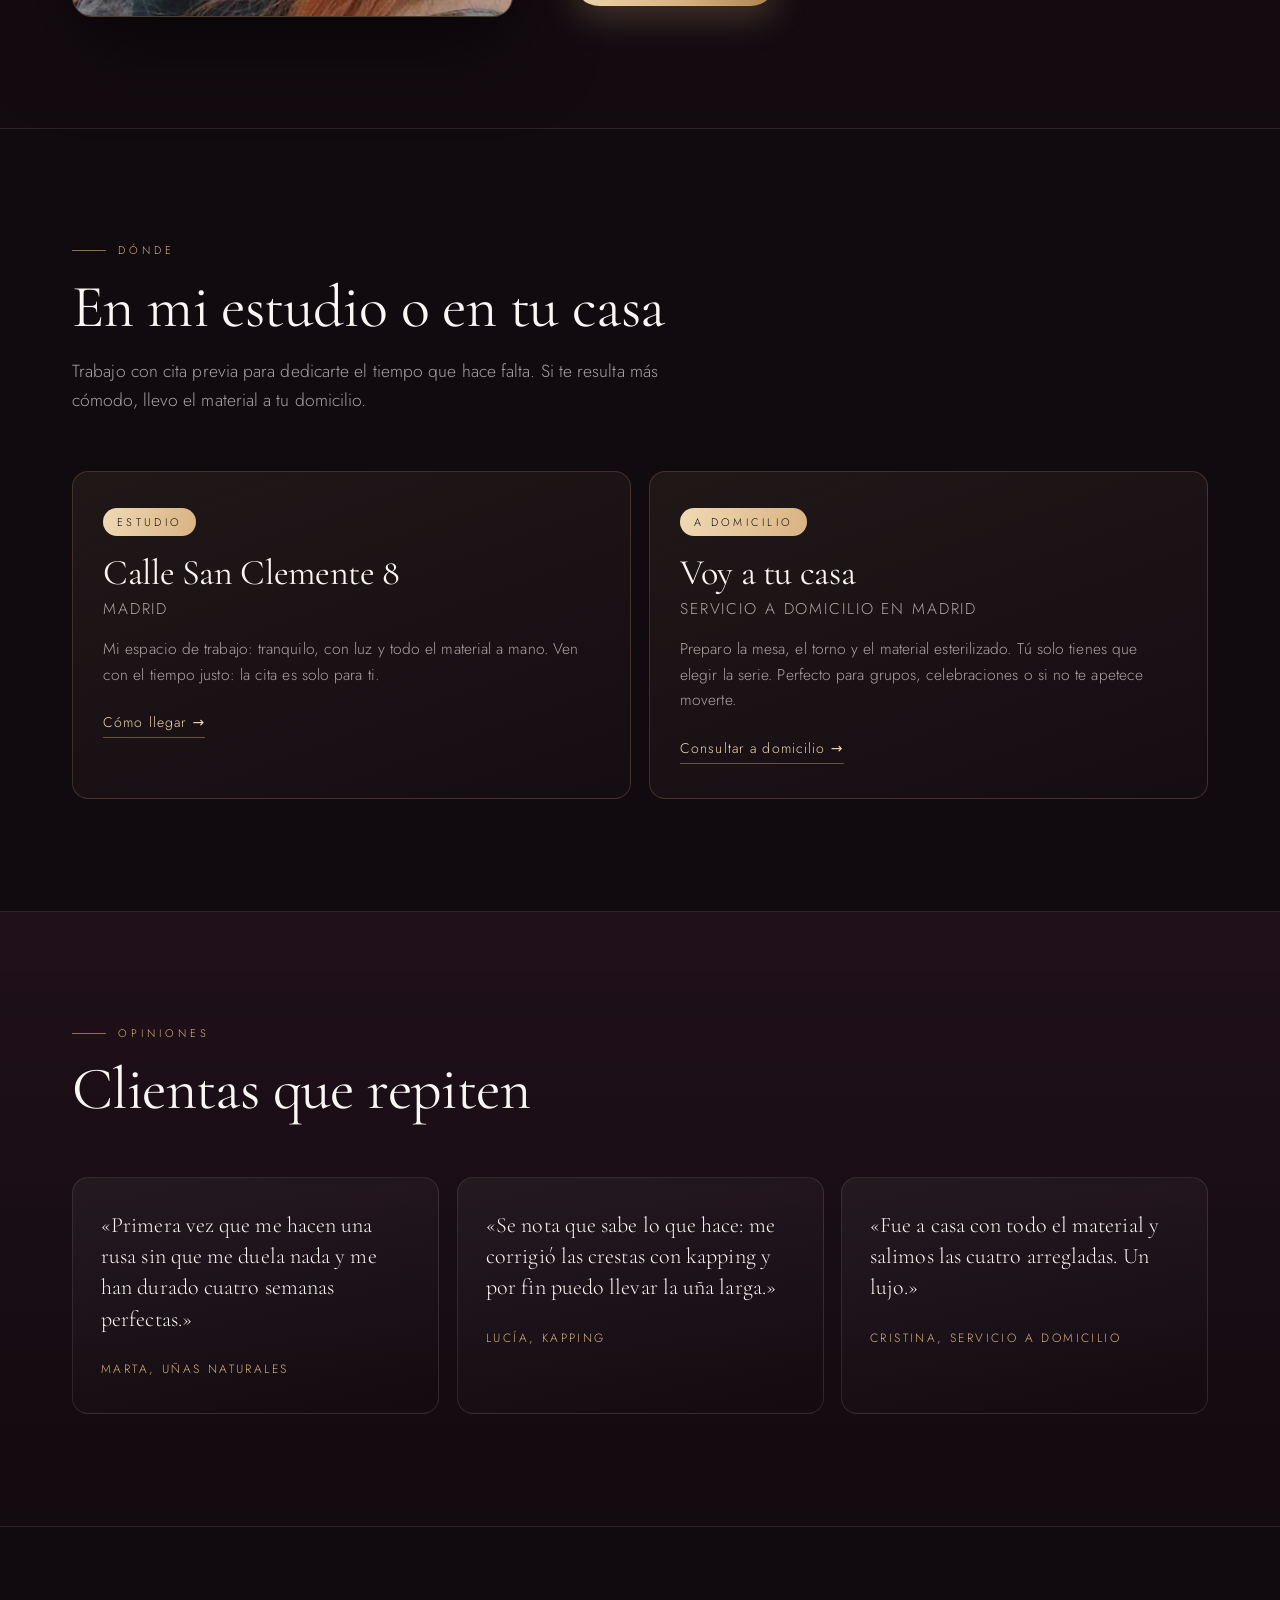
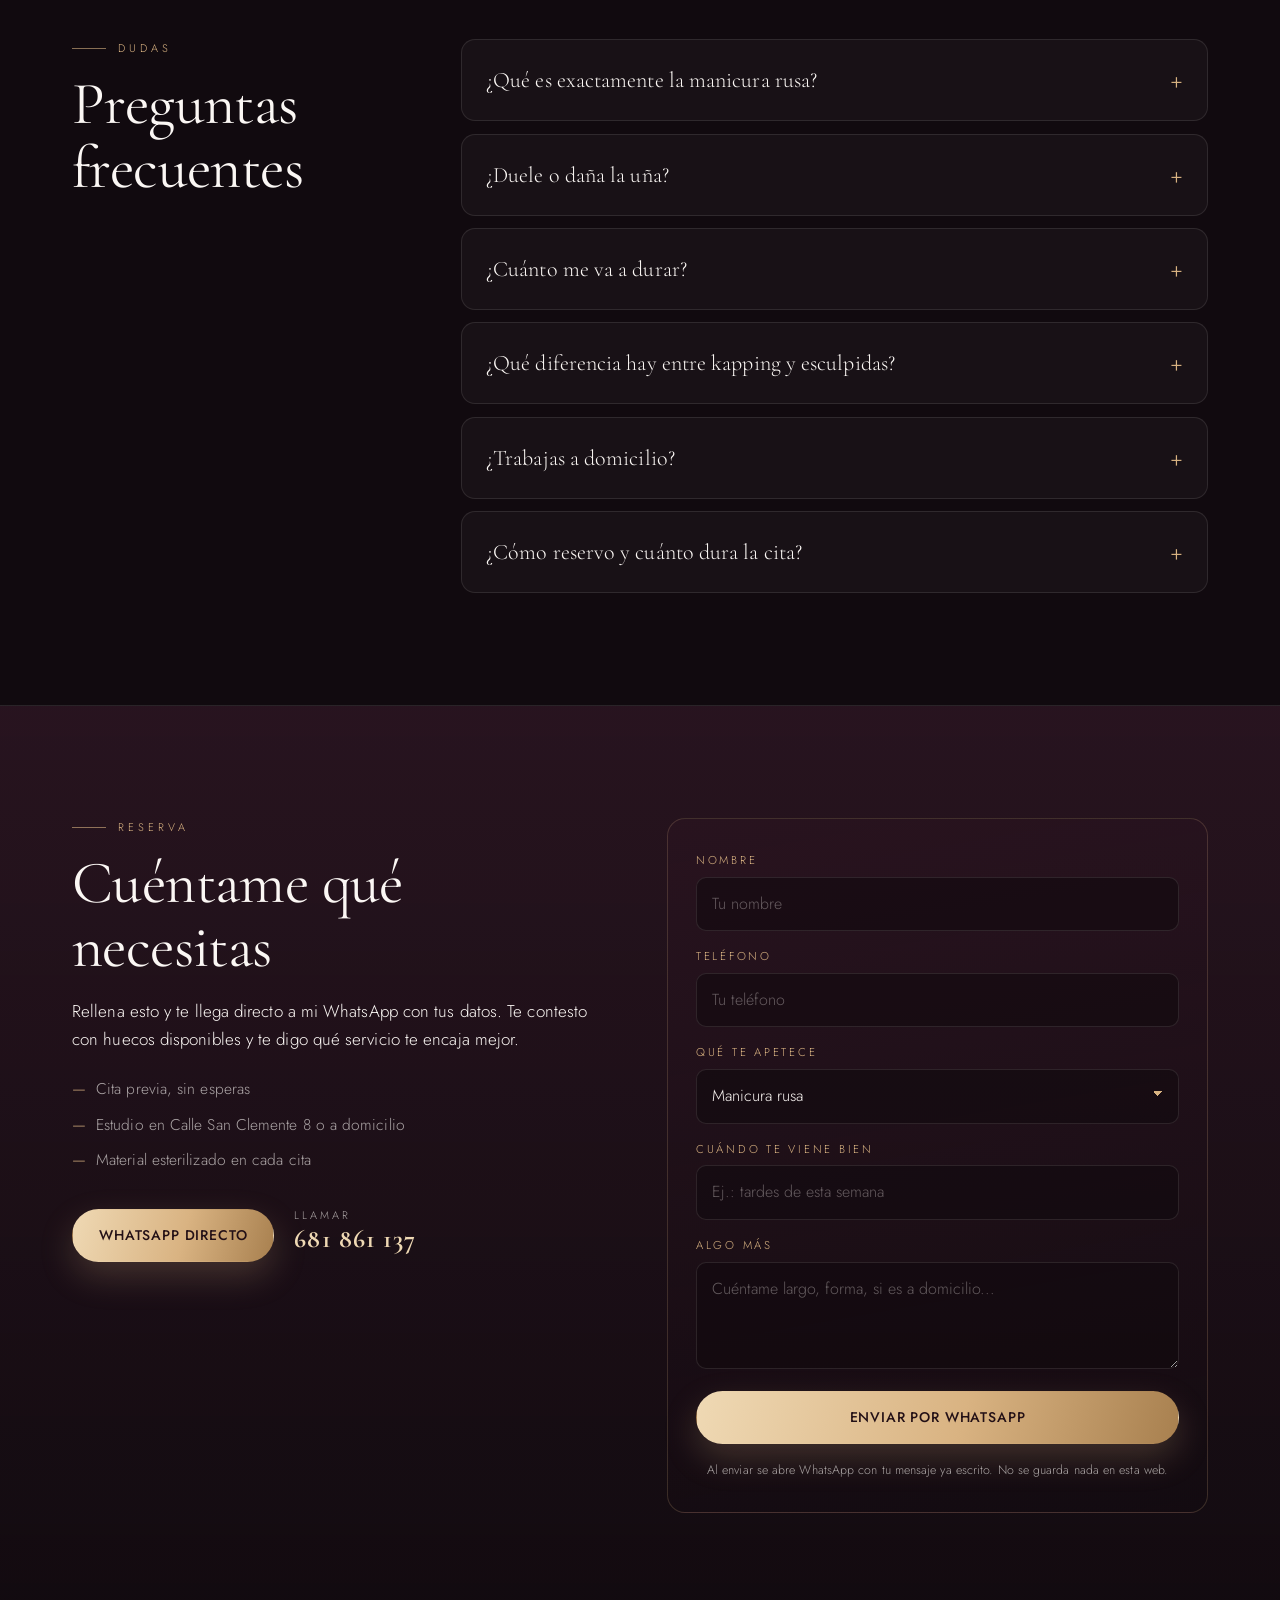
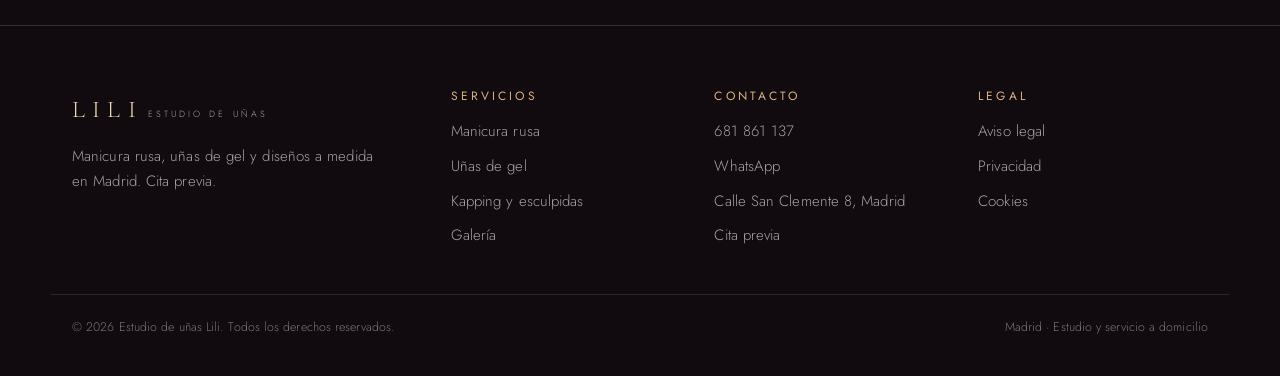
==== commit 019a9f79: "feedback David: fuera la foto del hero; efecto 3D mas pequeno, apartado del texto y con la mitad de " ====
--- a/index.html
+++ b/index.html
@@ -104,18 +104,6 @@
       <p class="hero__note reveal">Cita previa · <span class="nw">Calle San Clemente 8, Madrid</span></p>
     </div>
 
-    <figure class="hero__figure reveal">
-      <div class="hero__frame">
-        <img src="assets/lili.webp" alt="Lili, especialista en manicura rusa y uñas de gel en Madrid" width="576" height="1280" fetchpriority="high" decoding="async">
-      </div>
-      <figcaption>
-        <strong>Lili</strong>
-        <span>Nail artist · especialista en técnica rusa</span>
-      </figcaption>
-      <span class="hero__seal" aria-hidden="true">
-        <svg viewBox="0 0 100 100"><defs><path id="circ" d="M50,50 m-34,0 a34,34 0 1,1 68,0 a34,34 0 1,1 -68,0"/></defs><text><textPath href="#circ">manicura rusa · uñas de gel · madrid · </textPath></text></svg>
-      </span>
-    </figure>
   </div>
   <a class="hero__scroll" href="#servicios" aria-label="Bajar"><span></span></a>
 </section>
--- a/styles.css
+++ b/styles.css
@@ -493,6 +493,12 @@
 /* el visor de galería se controla con el atributo hidden: hay que devolverle el display:none
    (si no, la regla display:grid lo deja visible y tapa toda la página) */
 .lightbox[hidden]{display:none !important}
+/* el fondo 3D nunca debe comerse la legibilidad del titular */
+.hero__copy{position:relative;z-index:2}
+.hero__copy::before{
+  content:"";position:absolute;inset:-8% -16% -10% -10%;z-index:-1;pointer-events:none;
+  background:radial-gradient(58% 62% at 30% 46%, rgba(18,11,16,.88) 0%, rgba(18,11,16,.58) 46%, rgba(18,11,16,0) 78%);
+}
 
 :focus-visible{outline:2px solid var(--gold);outline-offset:3px}
 
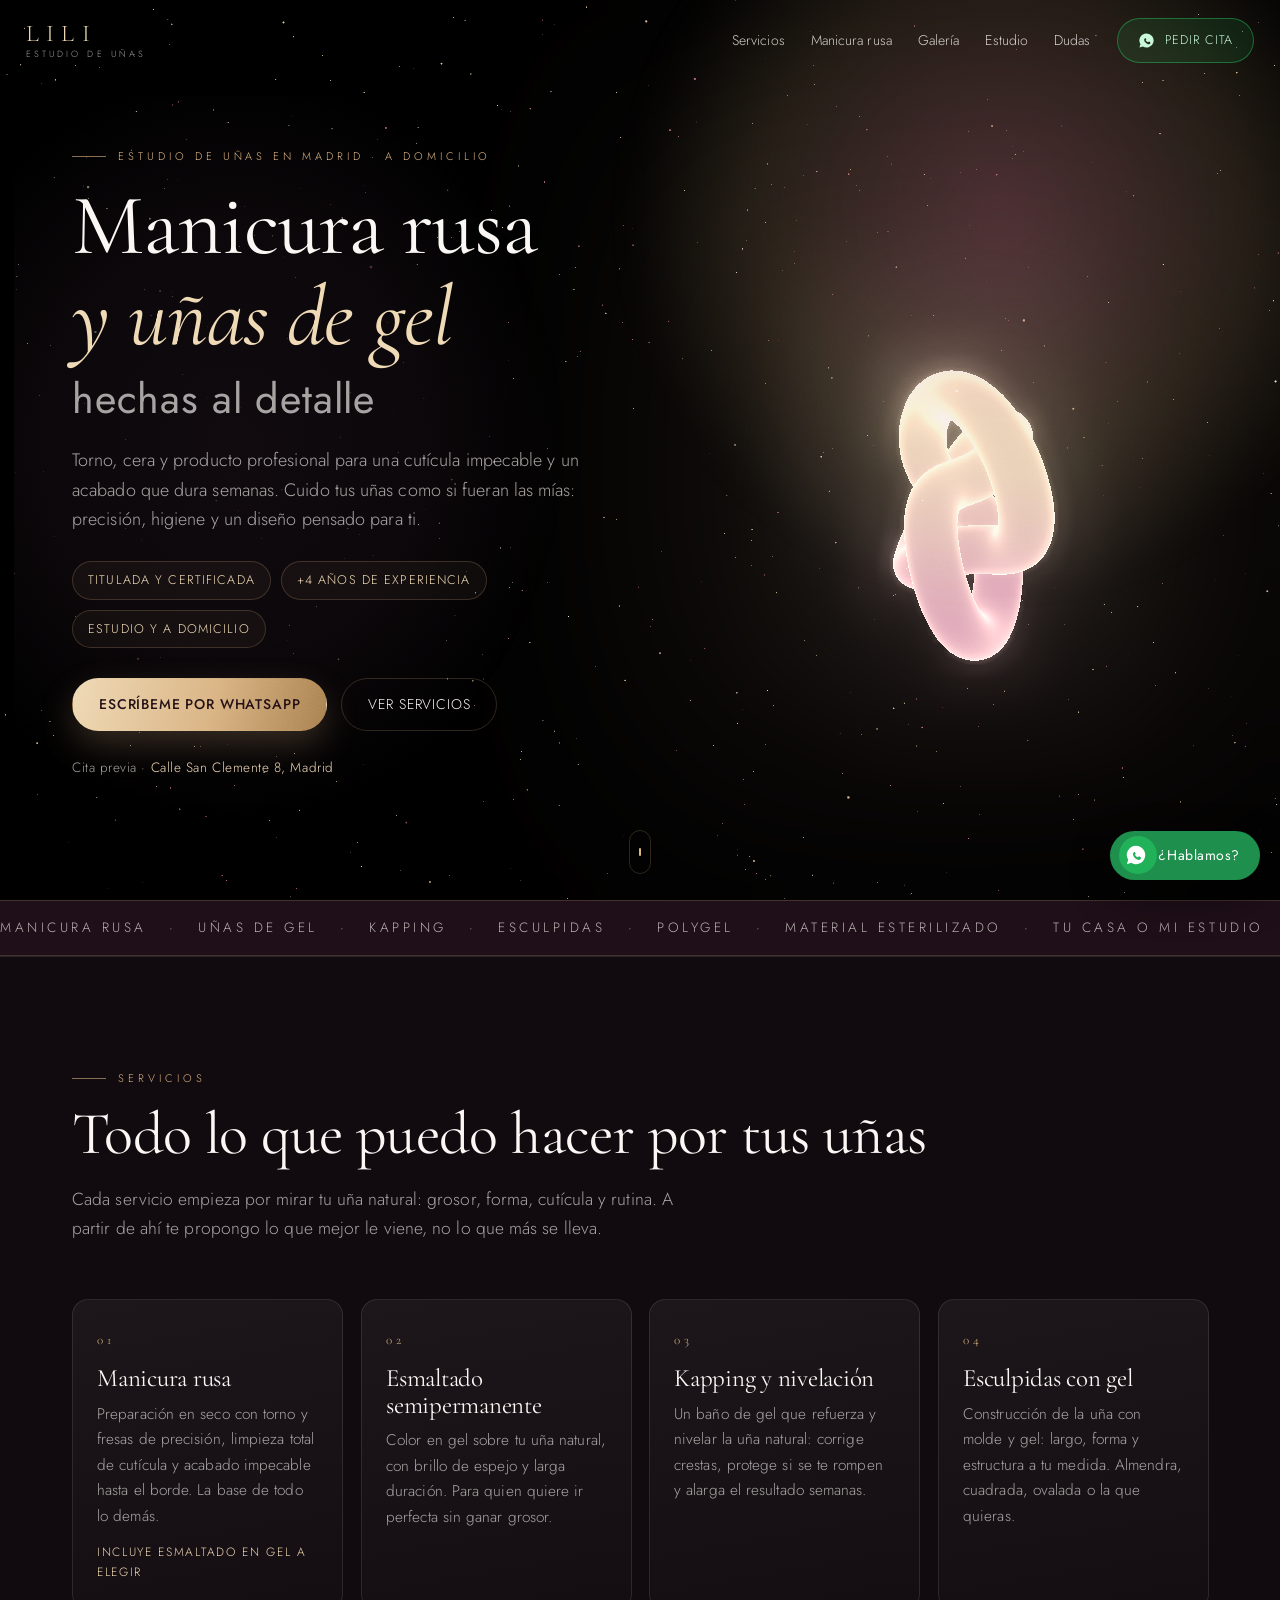
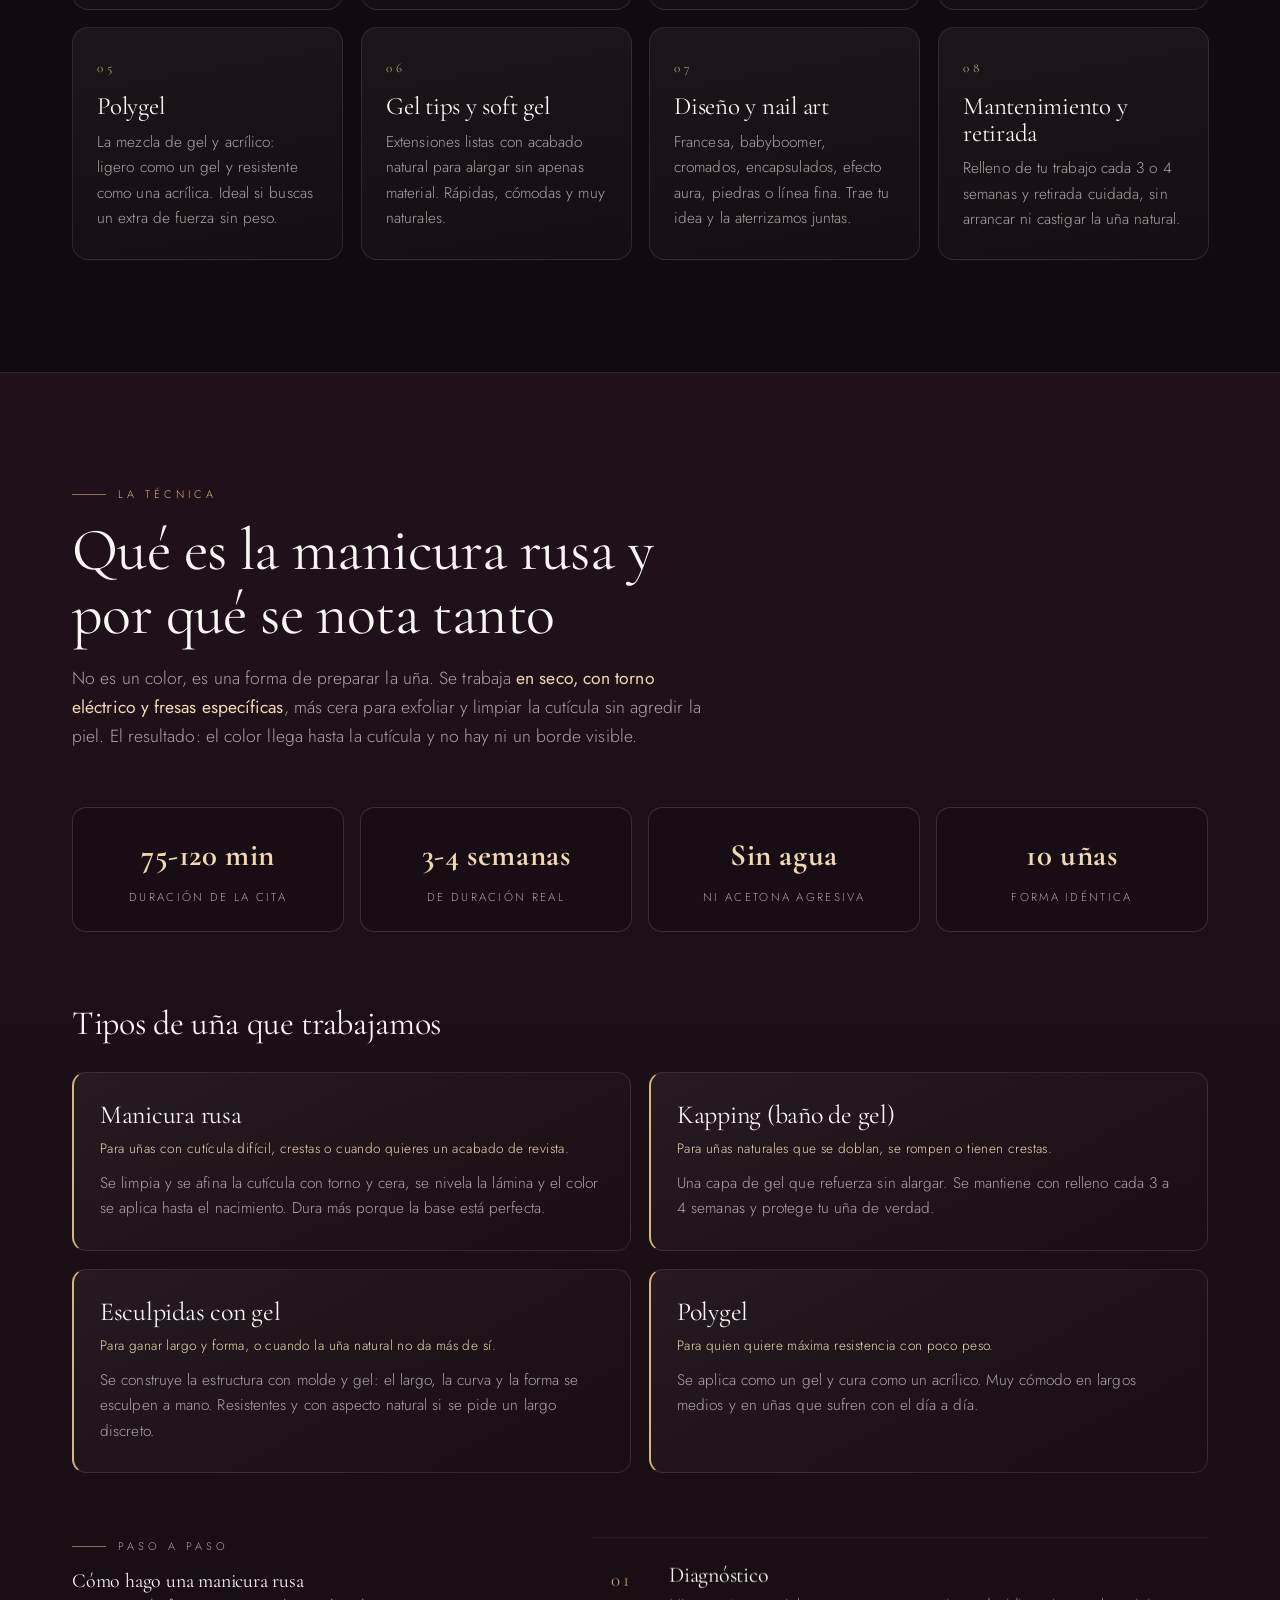
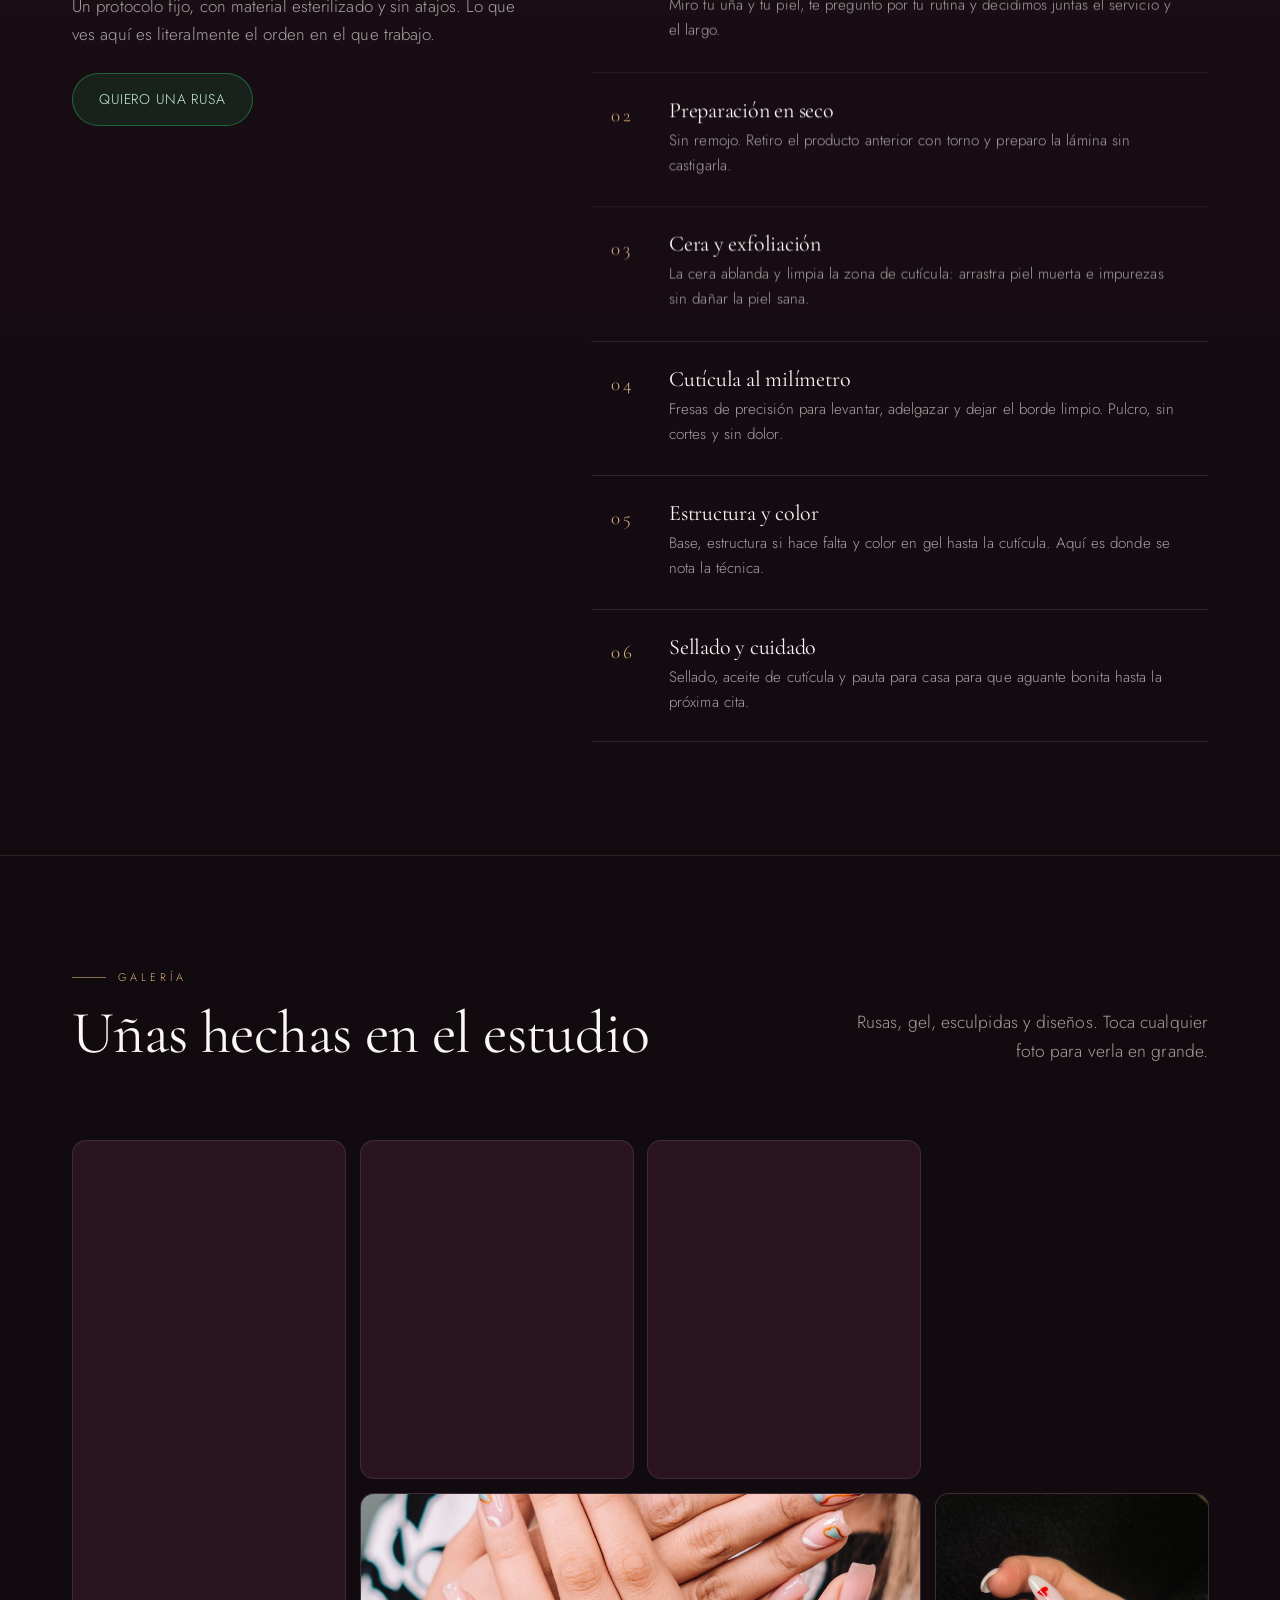
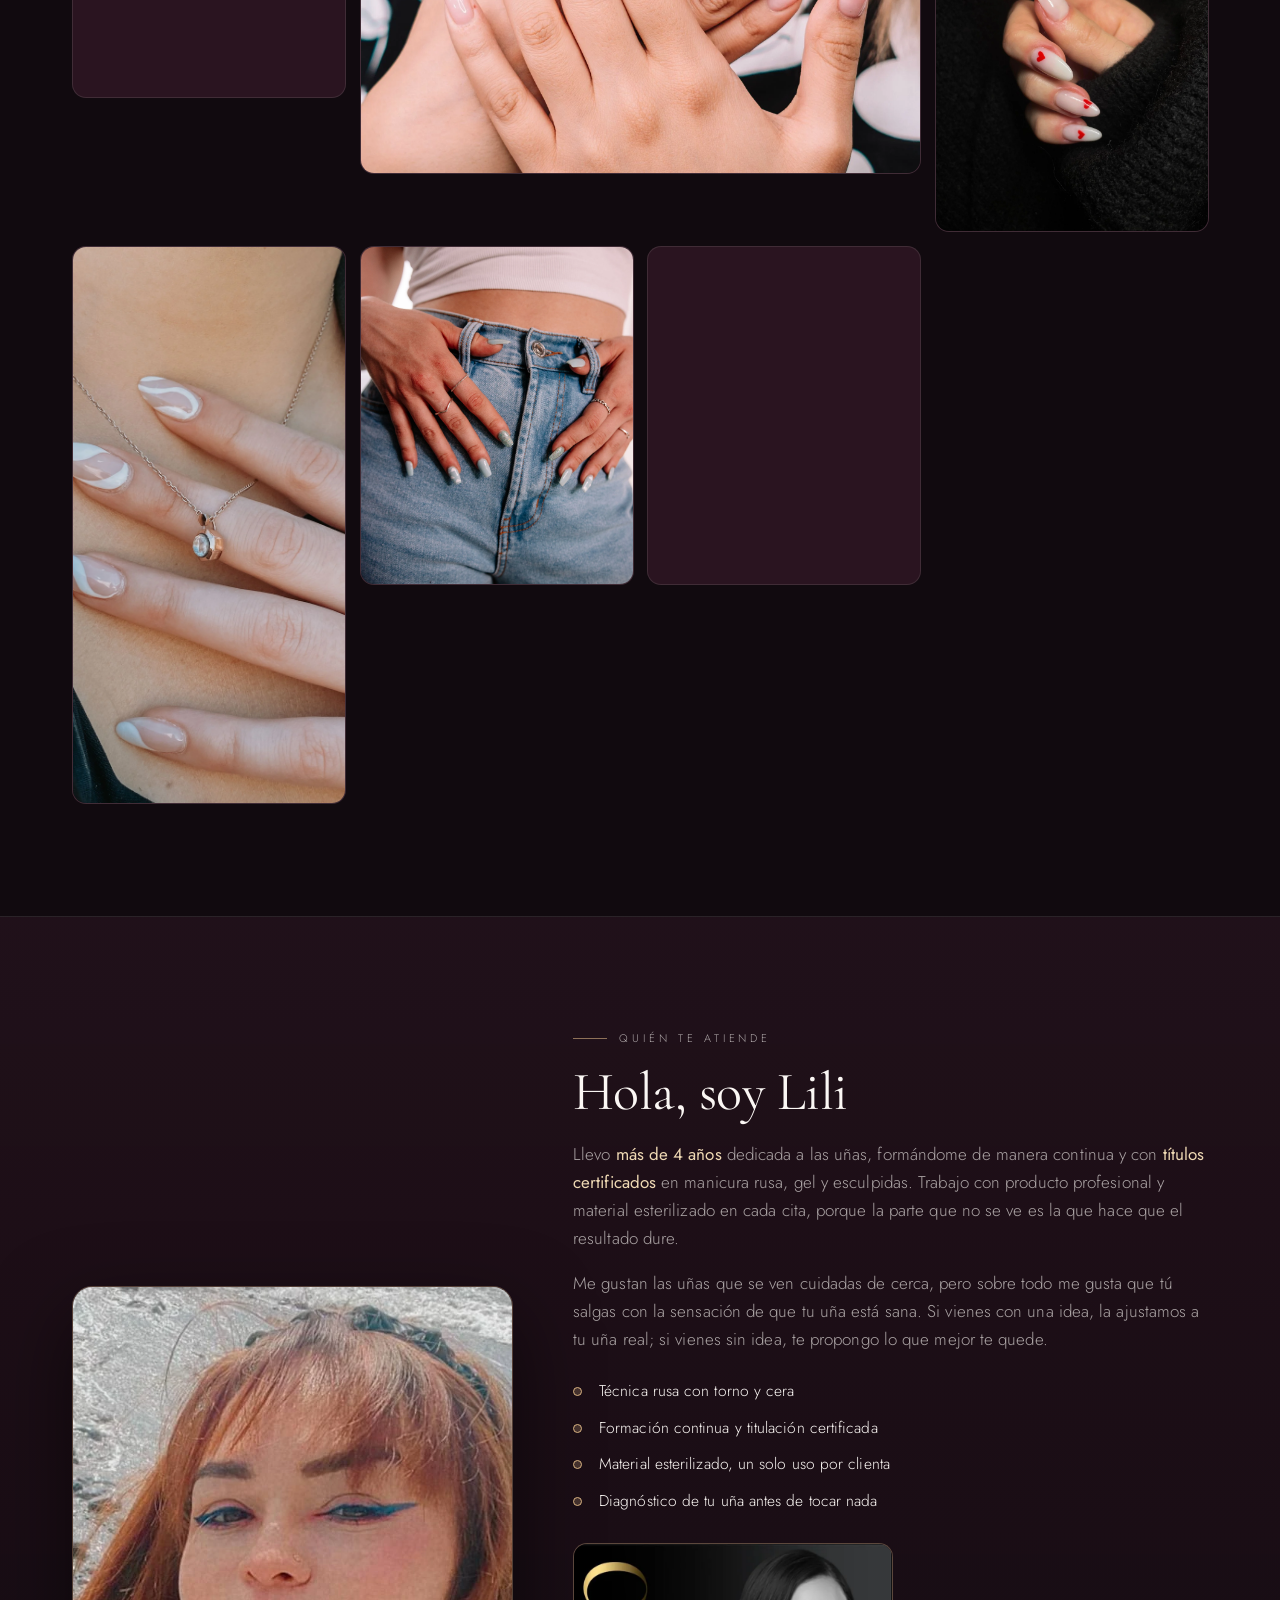
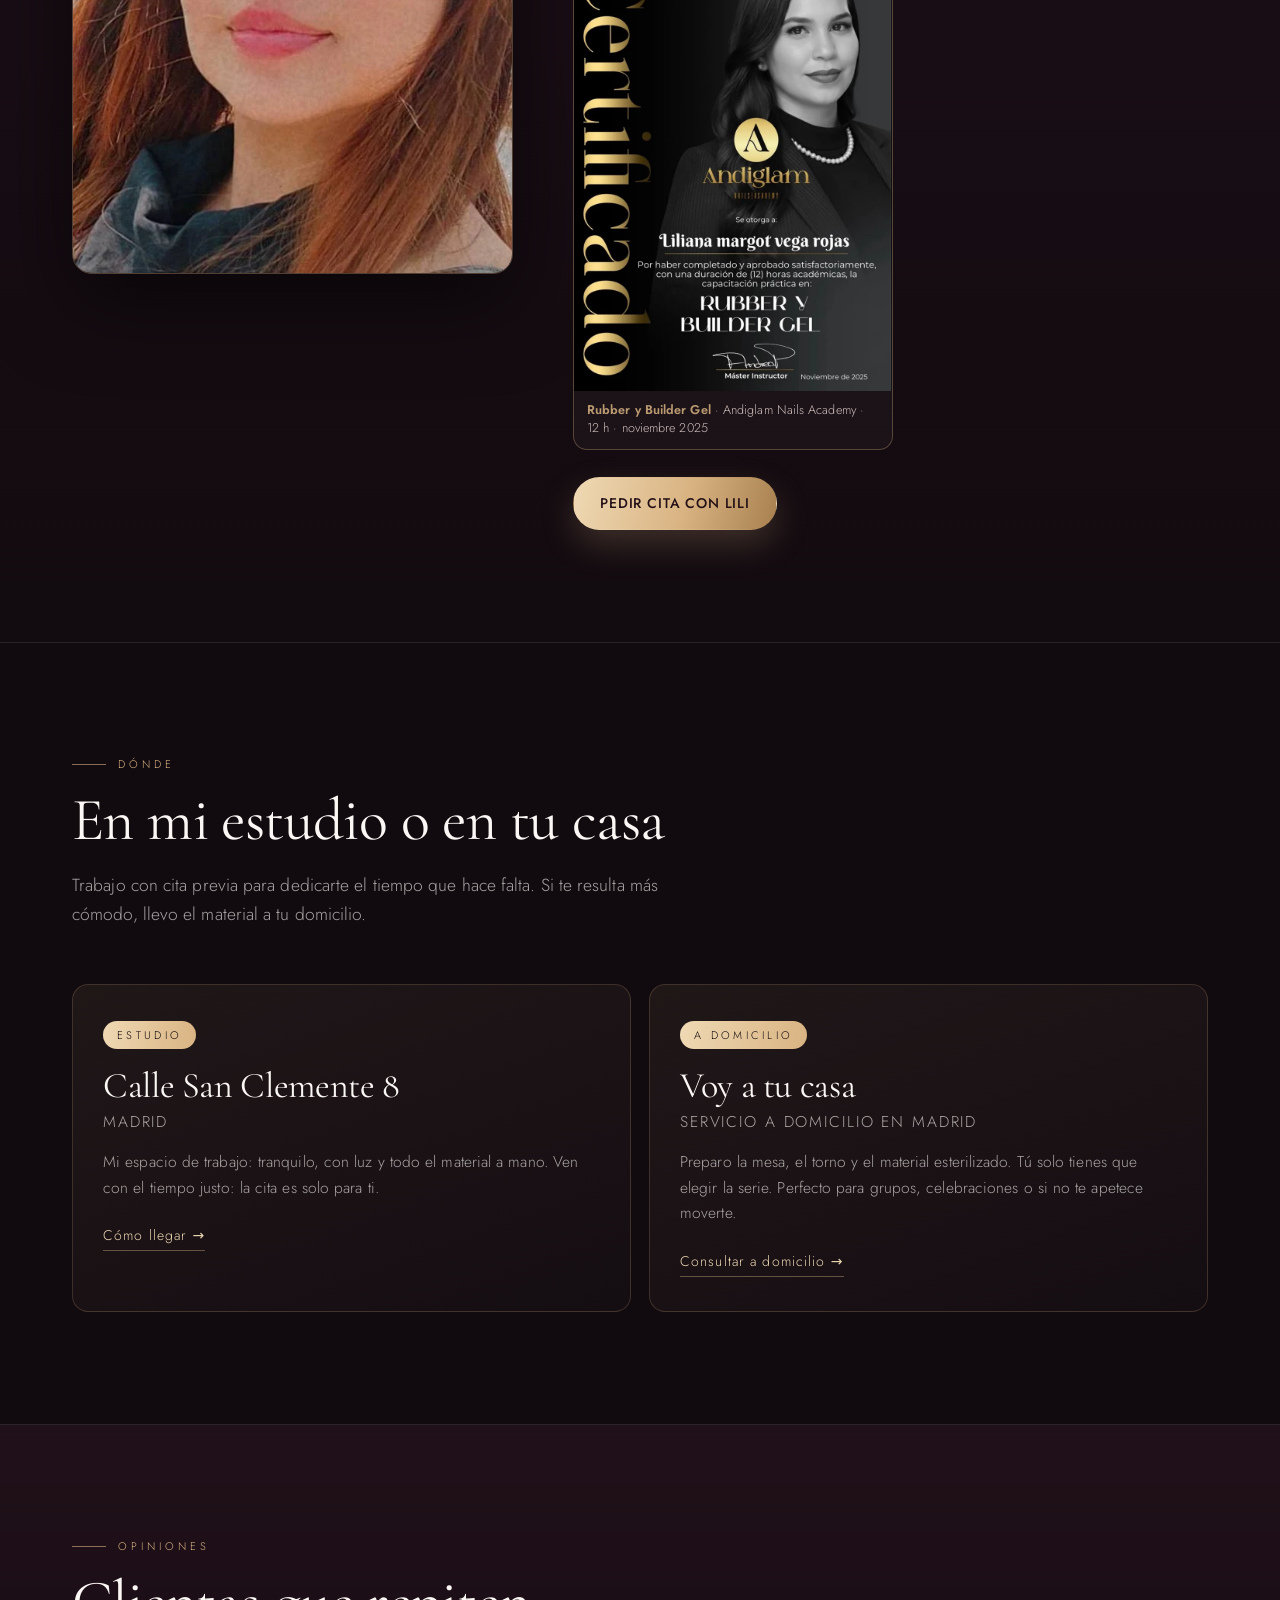
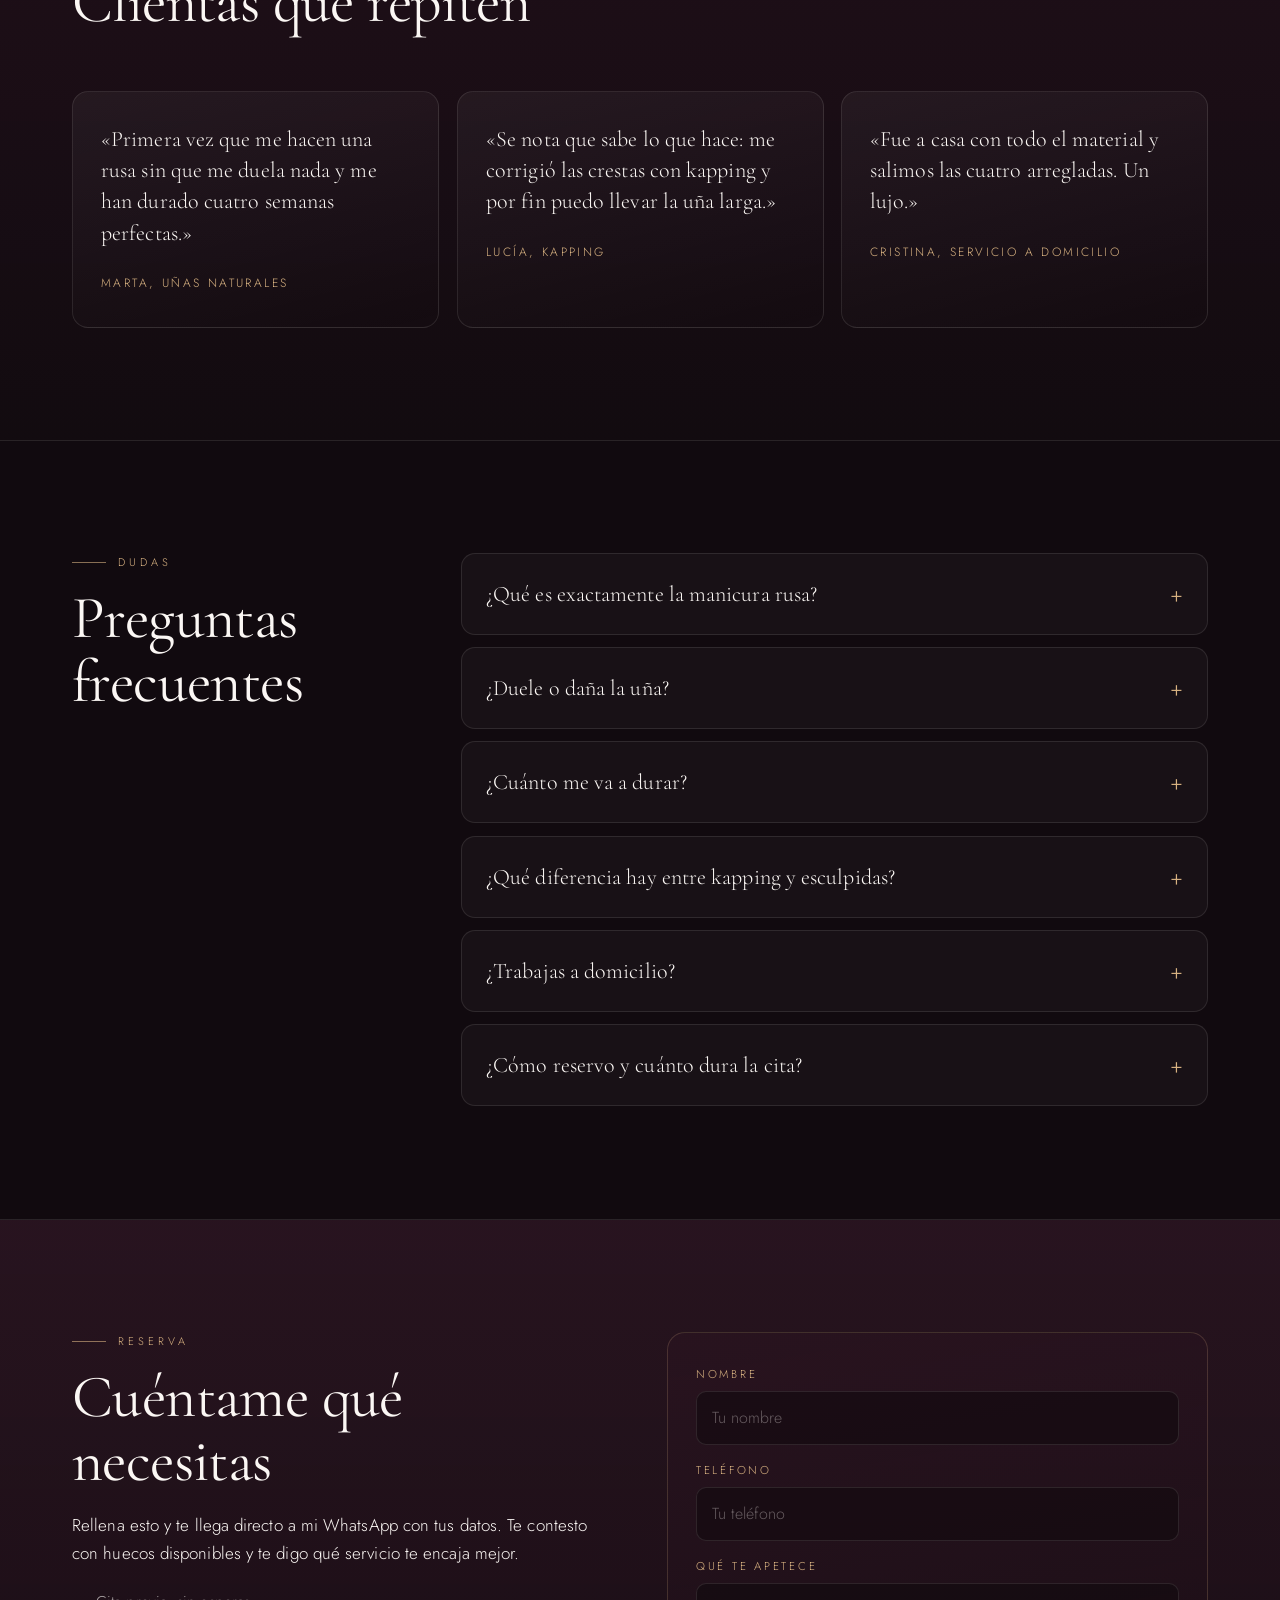
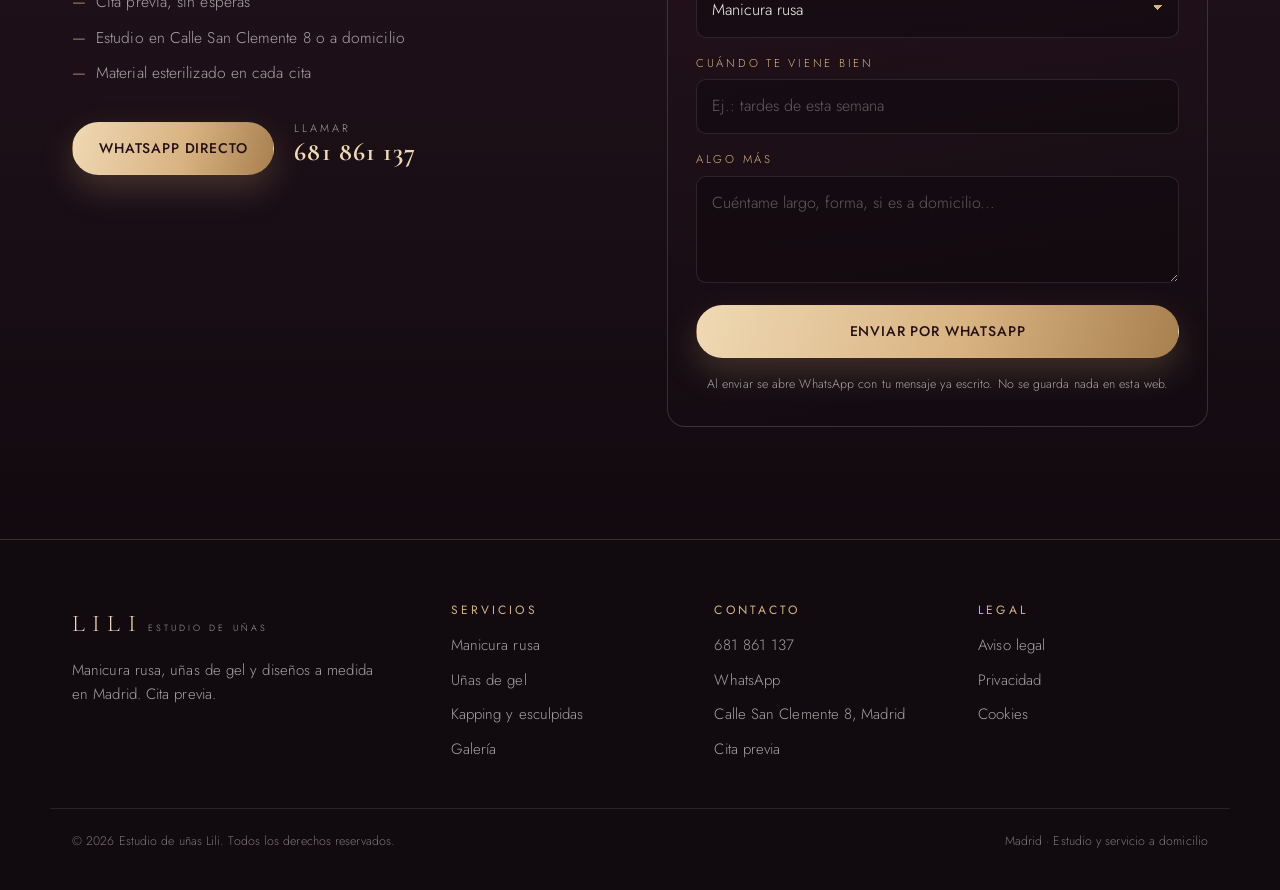
==== commit cdfd0643: "anadir certificado de formacion (Rubber y Builder Gel, Andiglam) en Sobre Lili, con visor ampliado" ====
--- a/index.html
+++ b/index.html
@@ -269,6 +269,10 @@
         <li>Material esterilizado, un solo uso por clienta</li>
         <li>Diagnóstico de tu uña antes de tocar nada</li>
       </ul>
+      <a class="cert reveal" href="assets/fotos/certificado-andiglam.jpg" data-full="assets/fotos/certificado-andiglam.jpg" aria-label="Ver el certificado ampliado">
+        <img src="assets/fotos/certificado-andiglam.webp" alt="Certificado de Liliana Margot Vega Rojas en Rubber y Builder Gel, Andiglam Nails Academy, 12 horas, noviembre de 2025" width="820" height="1152" loading="lazy" decoding="async">
+        <span class="cert__cap"><strong>Rubber y Builder Gel</strong> · Andiglam Nails Academy · 12 h · noviembre 2025</span>
+      </a>
       <a class="btn btn--gold reveal" data-wa="Hola Lili, quería pedir cita contigo." href="#reserva">Pedir cita con Lili</a>
     </div>
   </div>
--- a/styles.css
+++ b/styles.css
@@ -493,6 +493,17 @@
 /* el visor de galería se controla con el atributo hidden: hay que devolverle el display:none
    (si no, la regla display:grid lo deja visible y tapa toda la página) */
 .lightbox[hidden]{display:none !important}
+/* certificado de formacion dentro de "Sobre Lili" (se amplia con el mismo visor) */
+.cert{
+  display:block;margin:24px 0 26px;max-width:320px;text-decoration:none;
+  border:1px solid rgba(217,179,130,.32);border-radius:14px;overflow:hidden;
+  background:rgba(255,255,255,.03);transition:border-color .25s ease,transform .25s ease;
+}
+.cert:hover,.cert:focus-visible{border-color:var(--gold);transform:translateY(-2px)}
+.cert img{display:block;width:100%;height:auto}
+.cert__cap{display:block;padding:10px 13px 12px;font-size:.79rem;line-height:1.45;color:var(--blush);opacity:.85}
+.cert__cap strong{color:var(--gold);font-weight:600;opacity:1}
+@media (max-width:820px){.cert{max-width:none}}
 /* el fondo 3D nunca debe comerse la legibilidad del titular */
 .hero__copy{position:relative;z-index:2}
 .hero__copy::before{
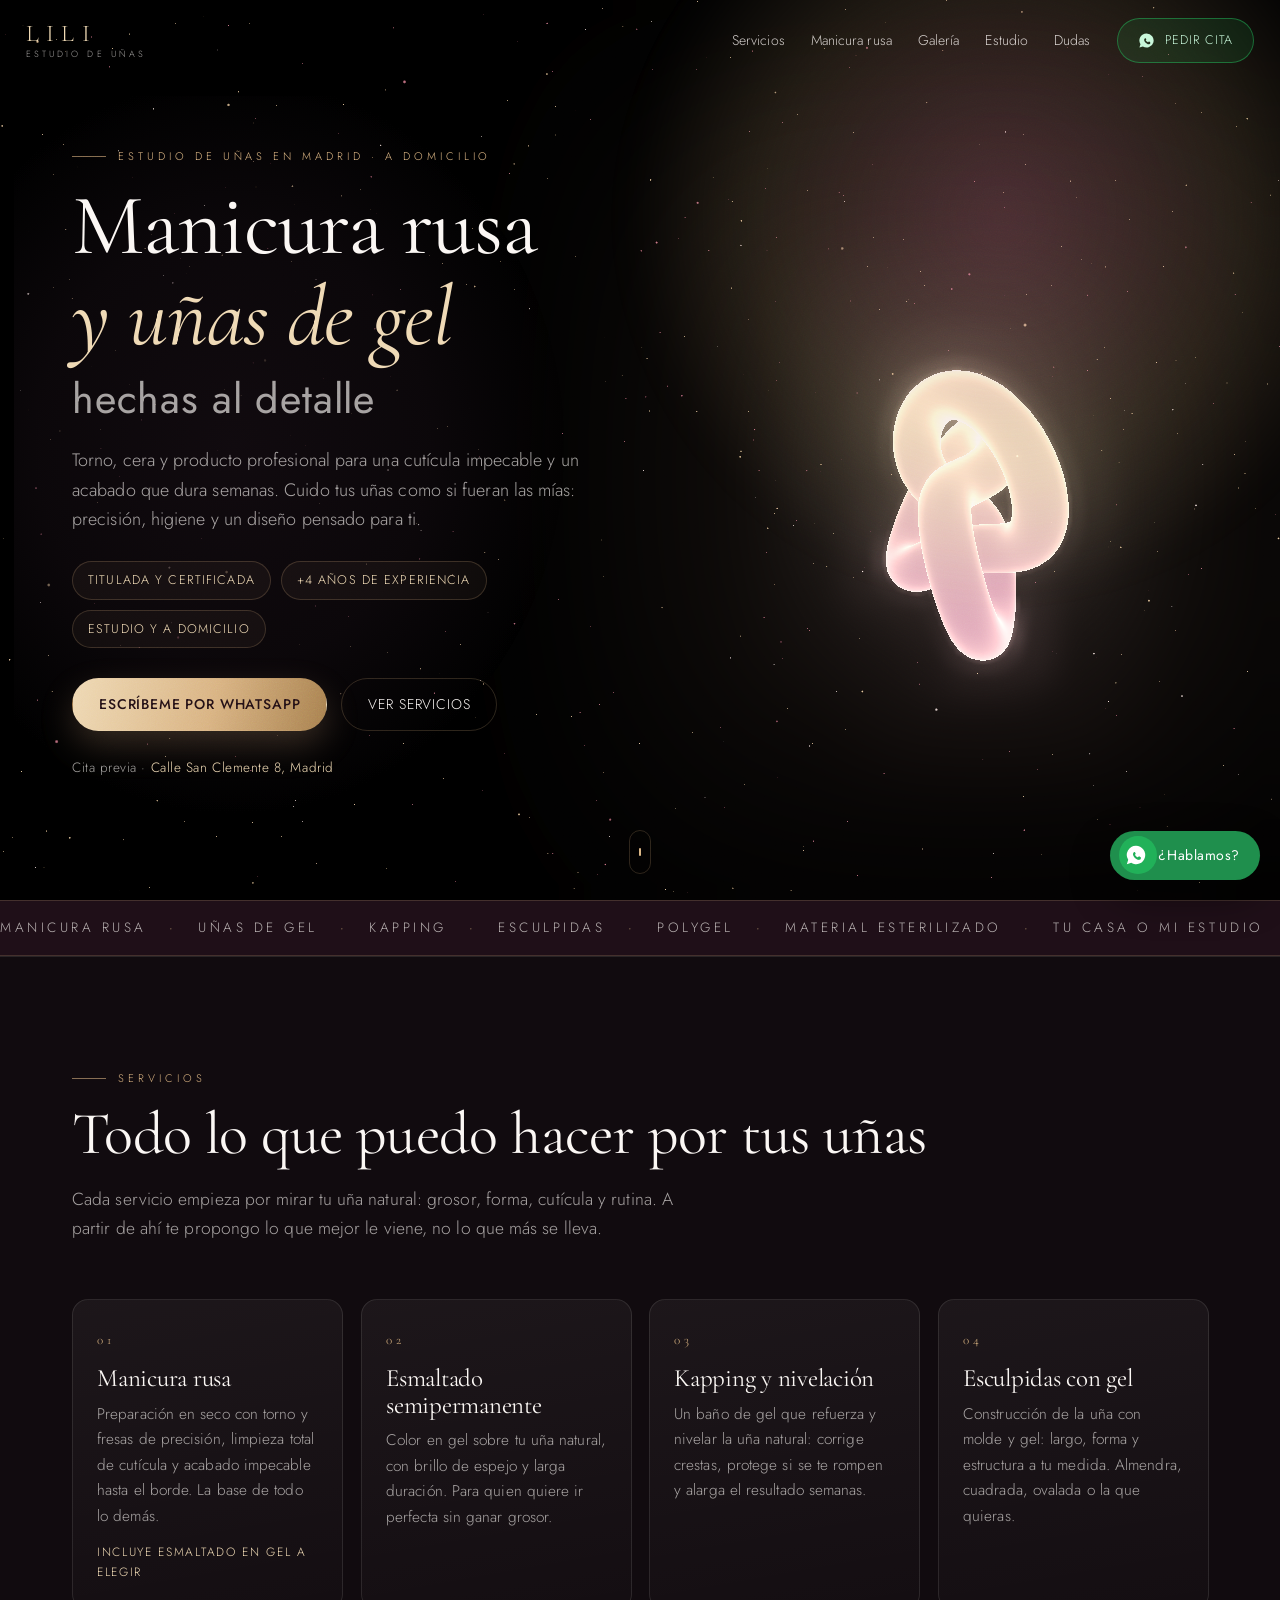
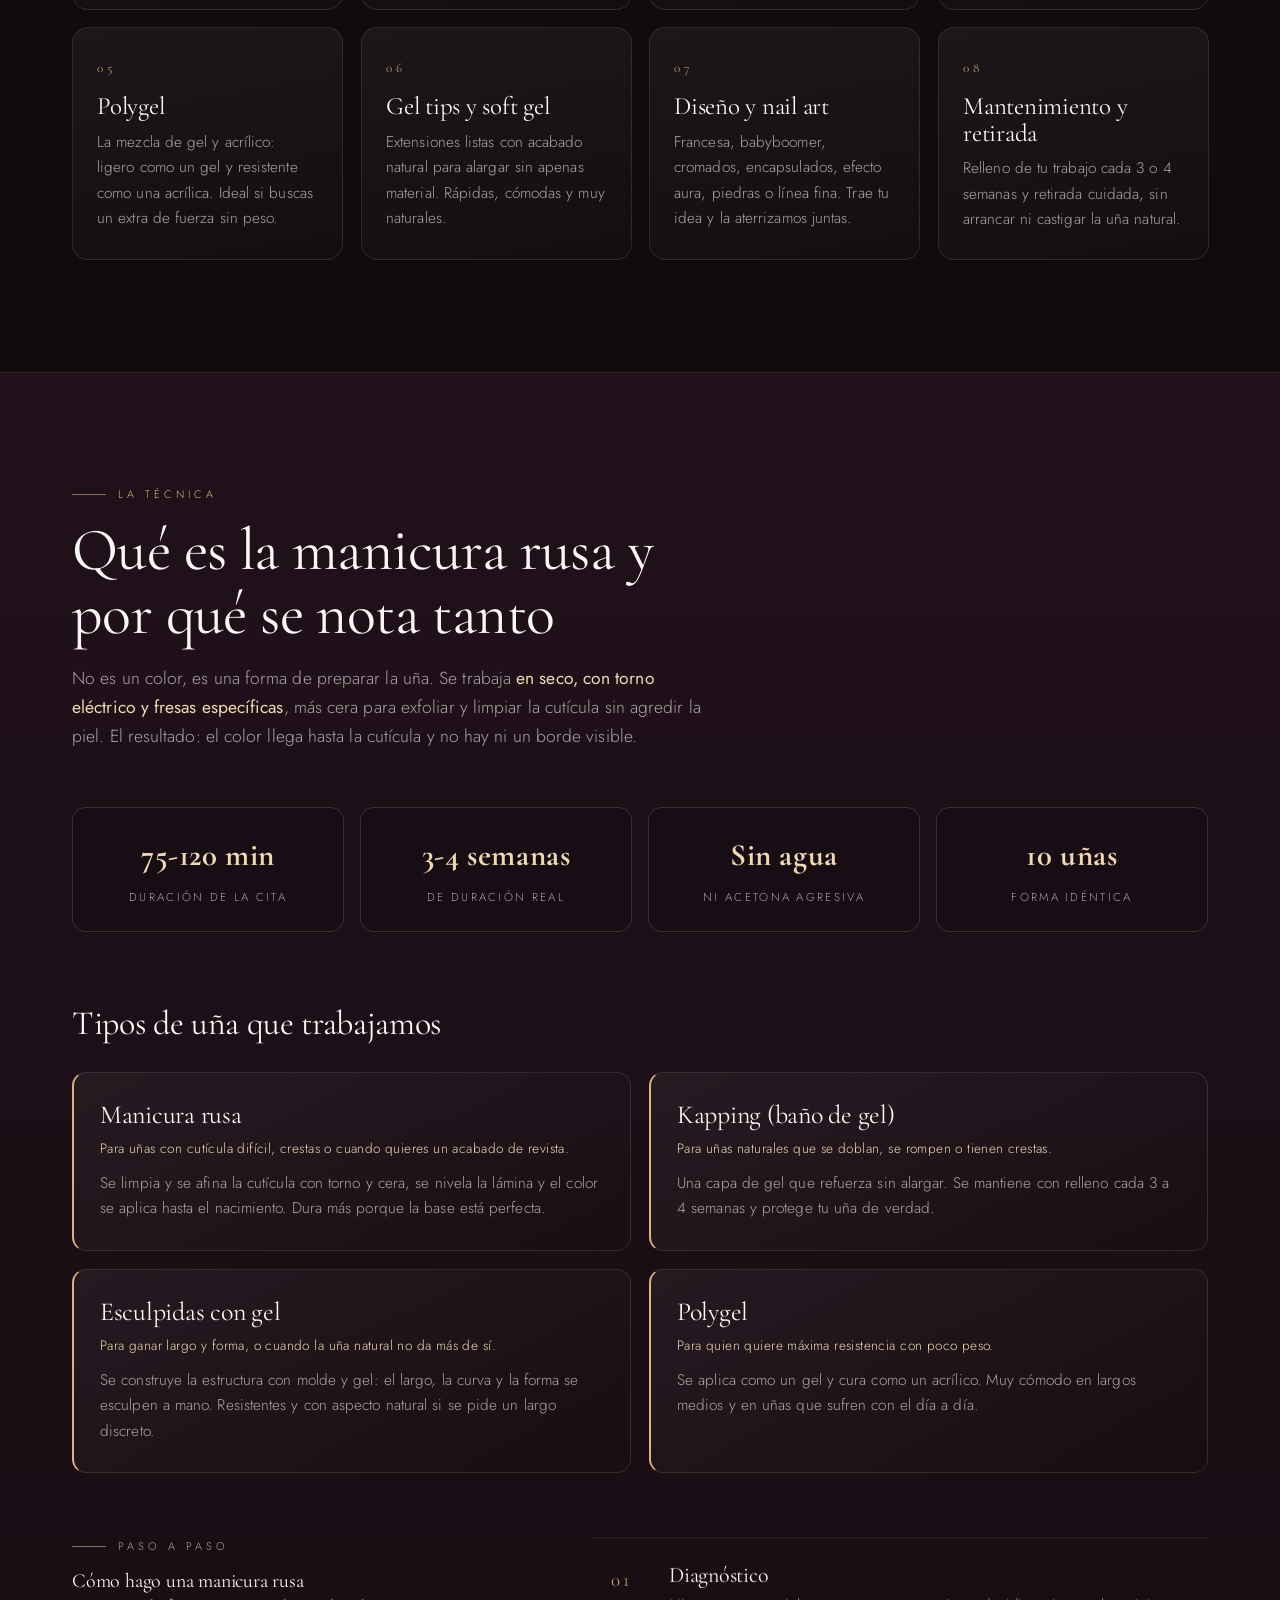
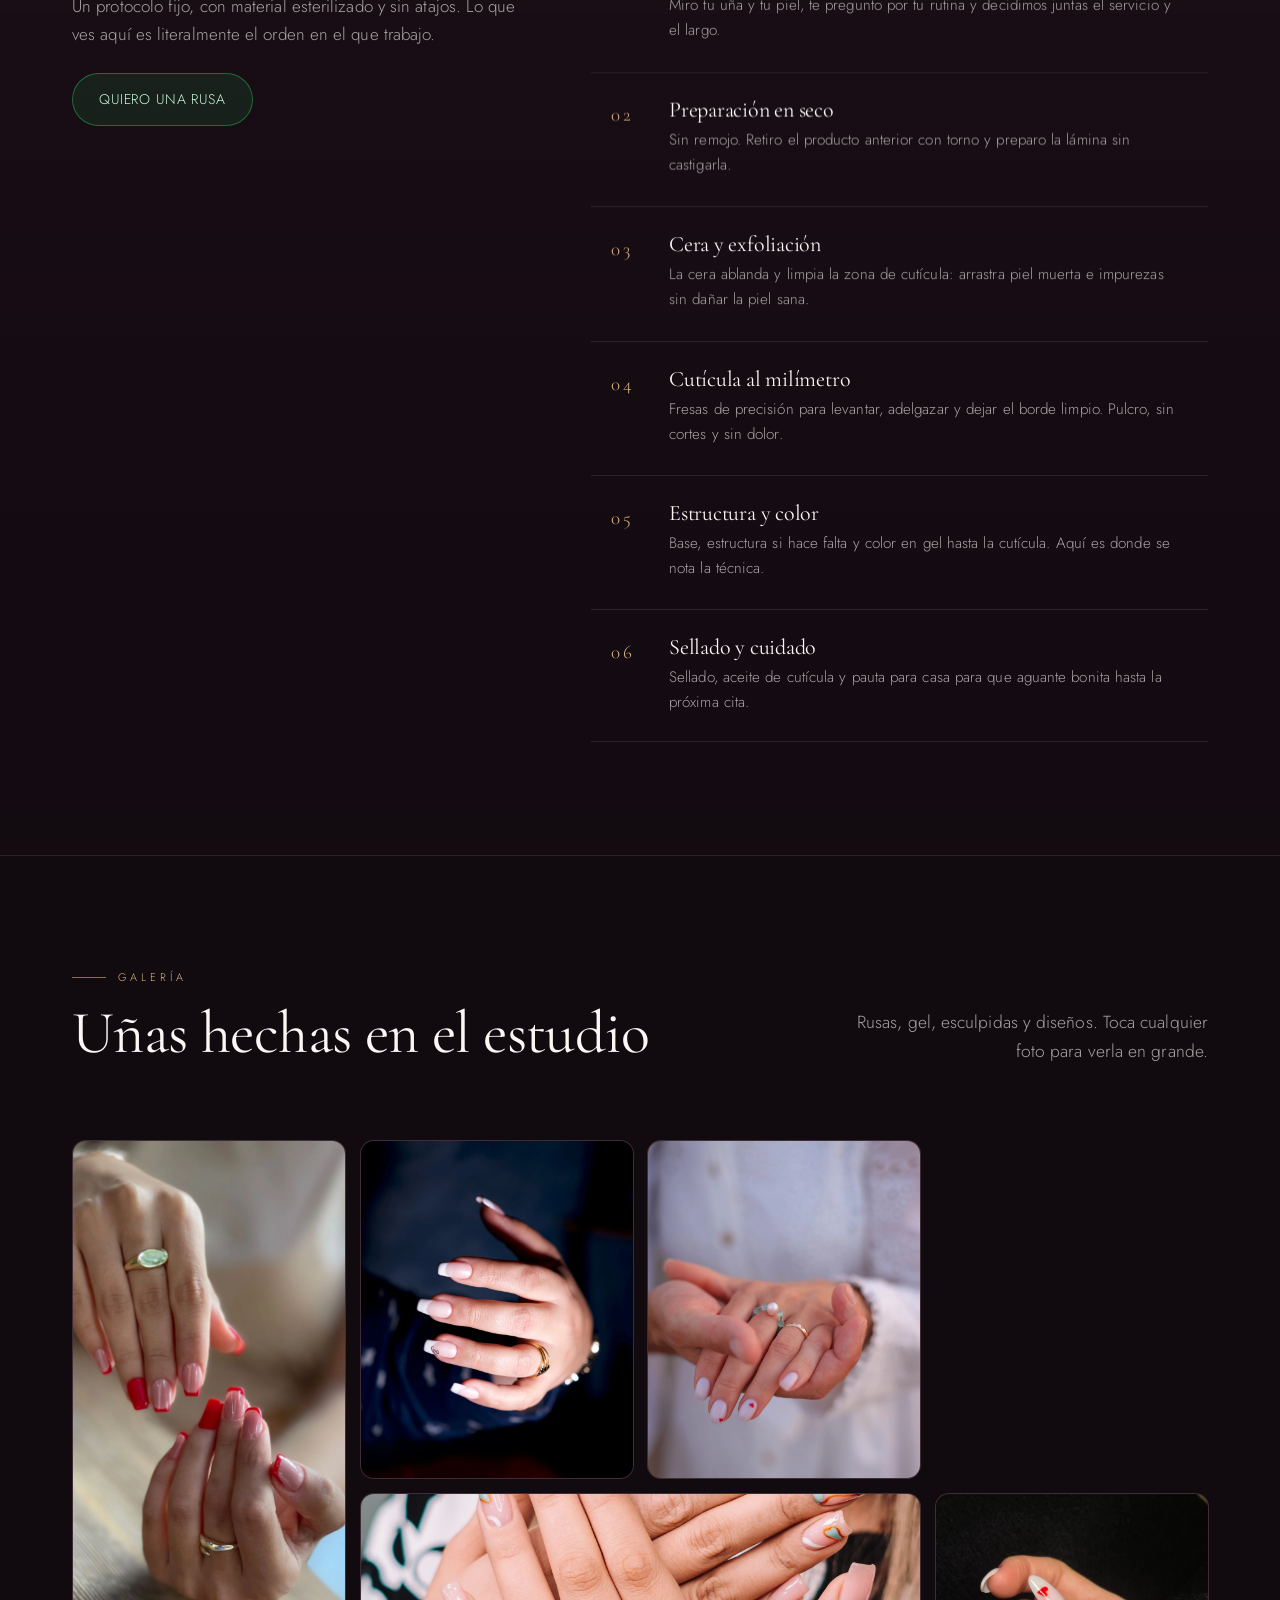
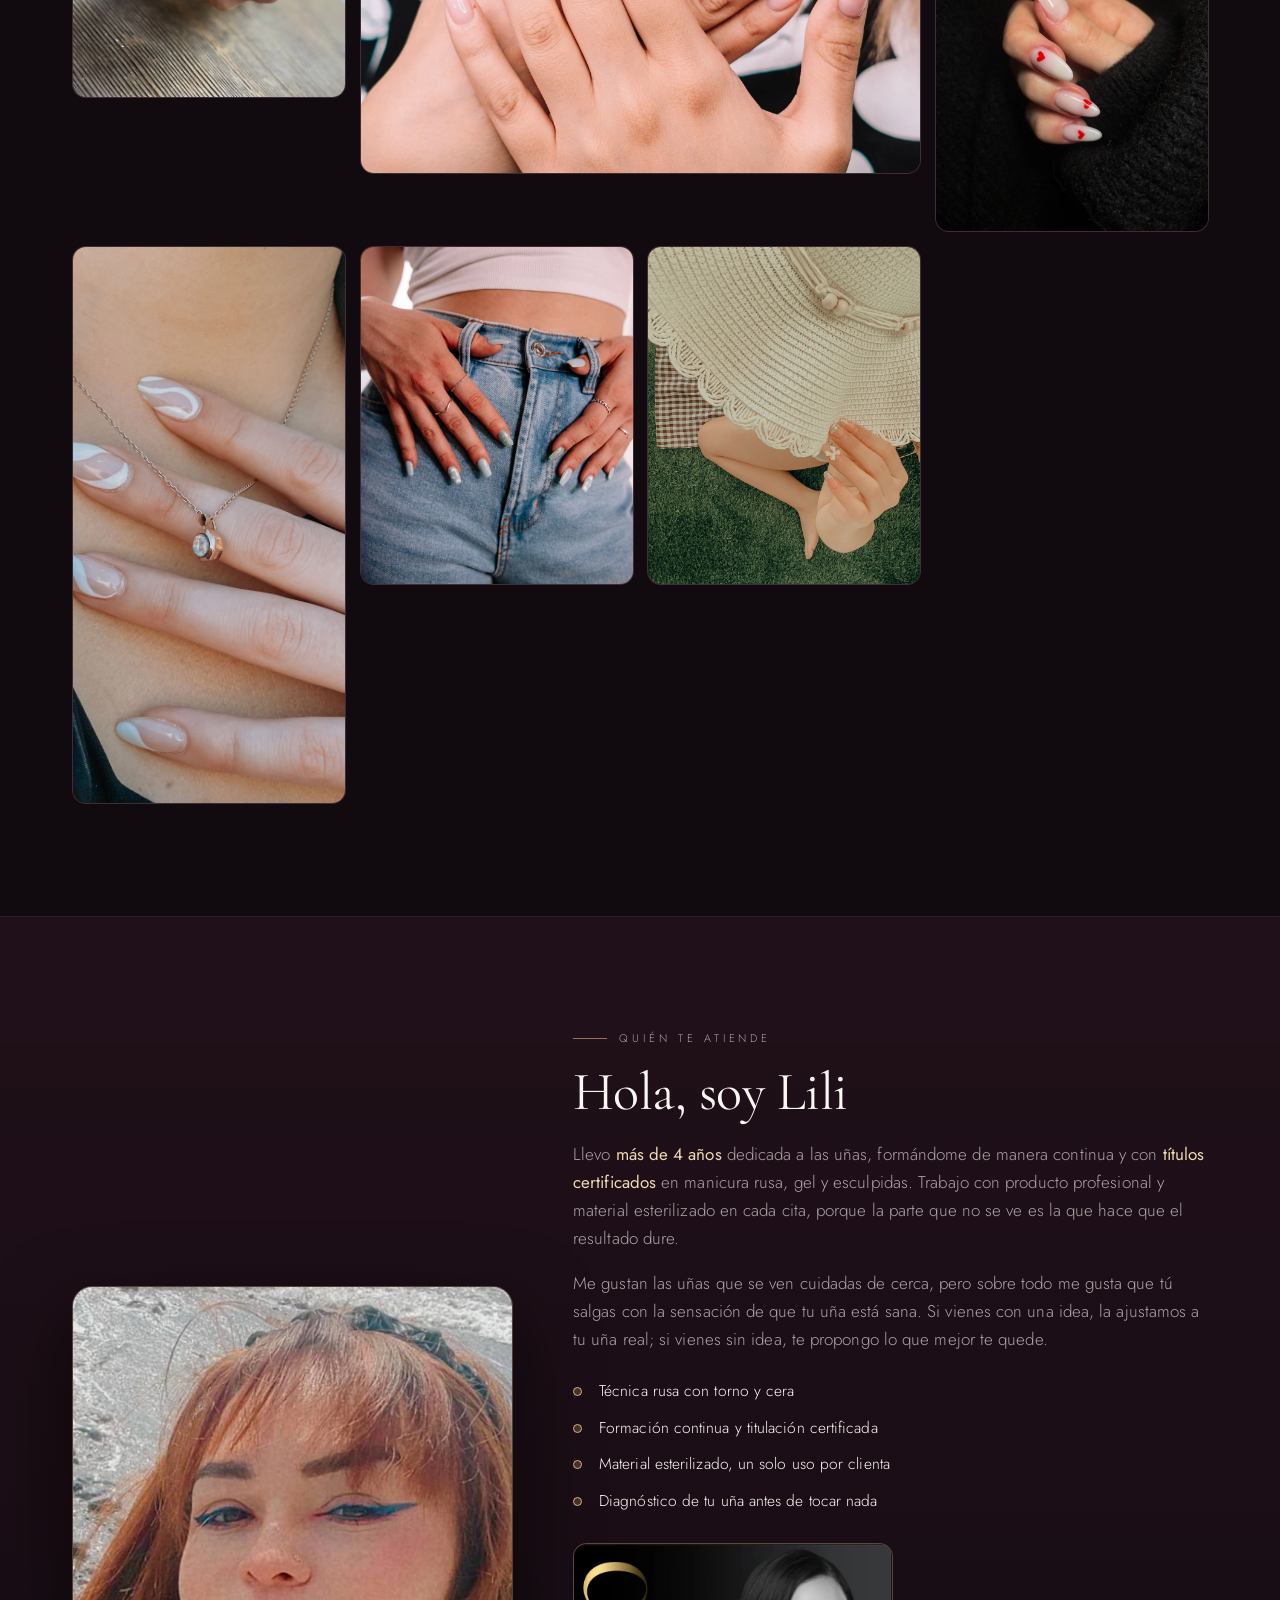
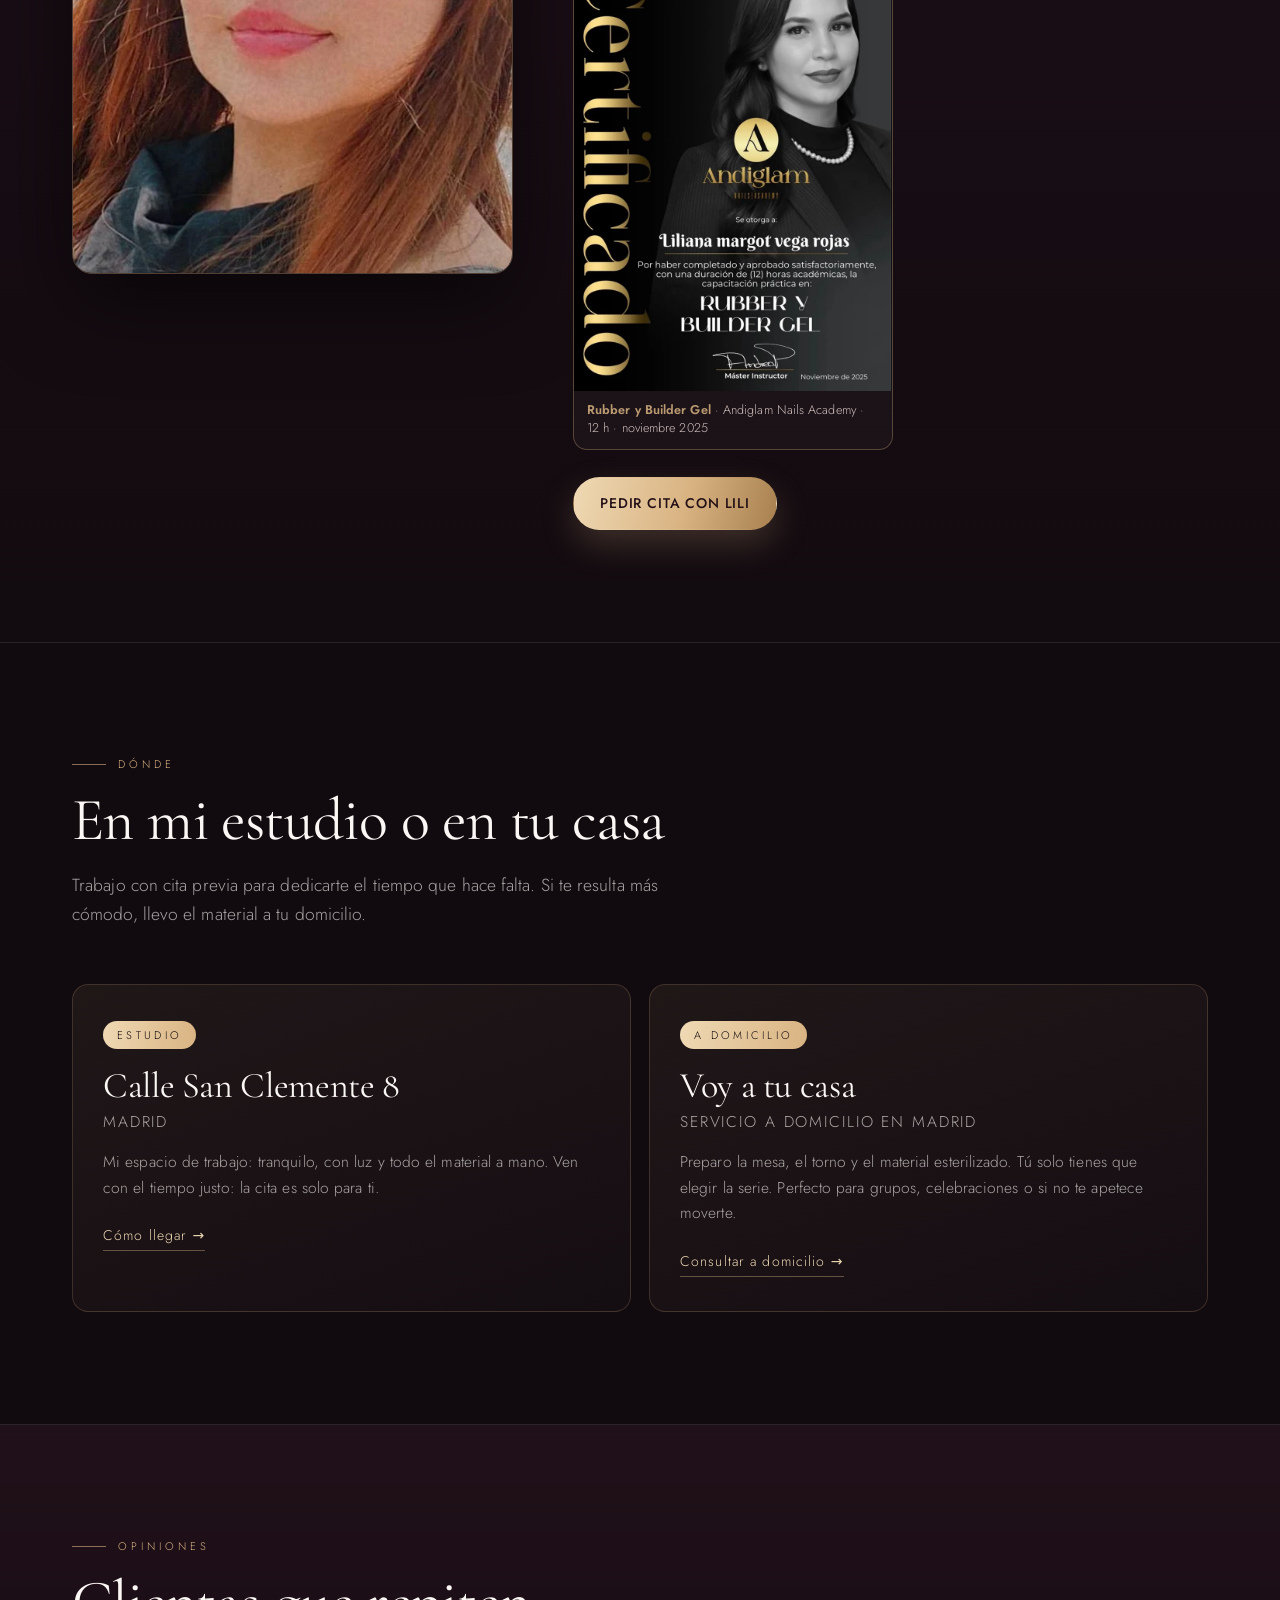
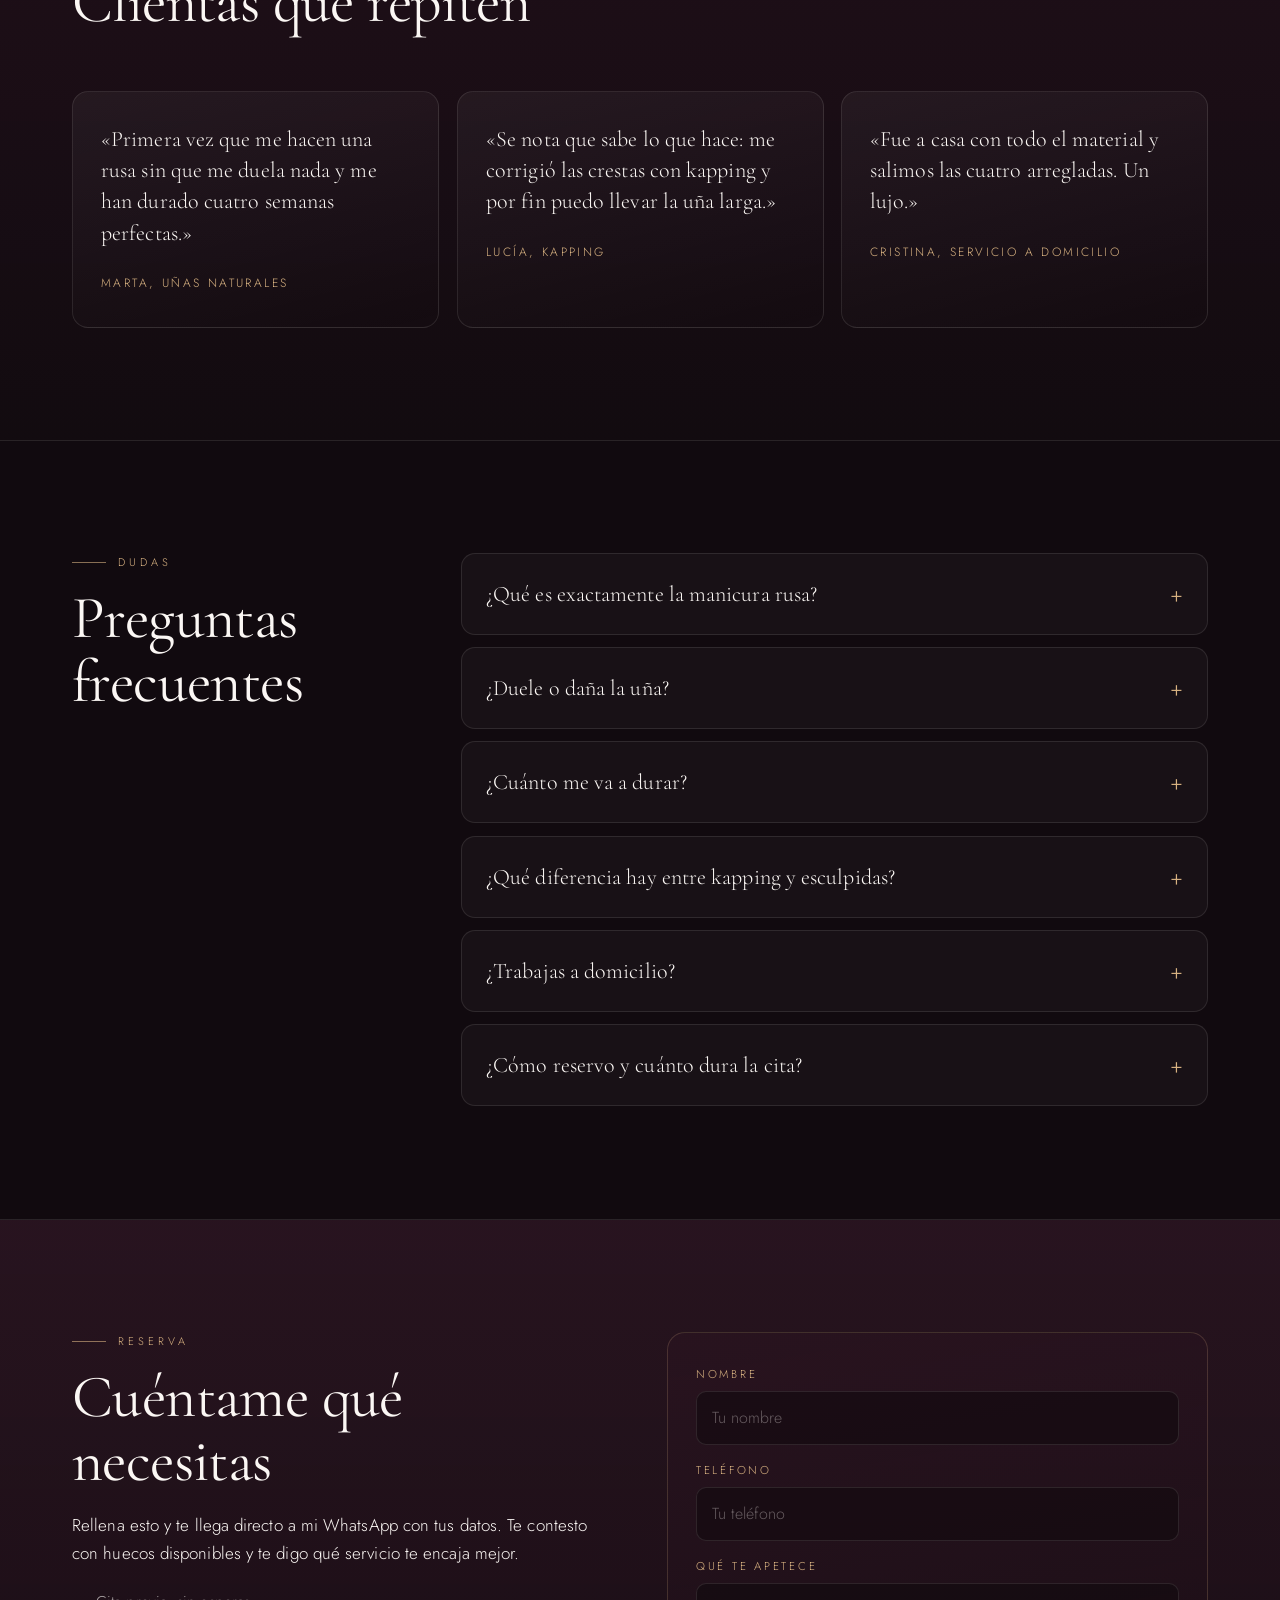
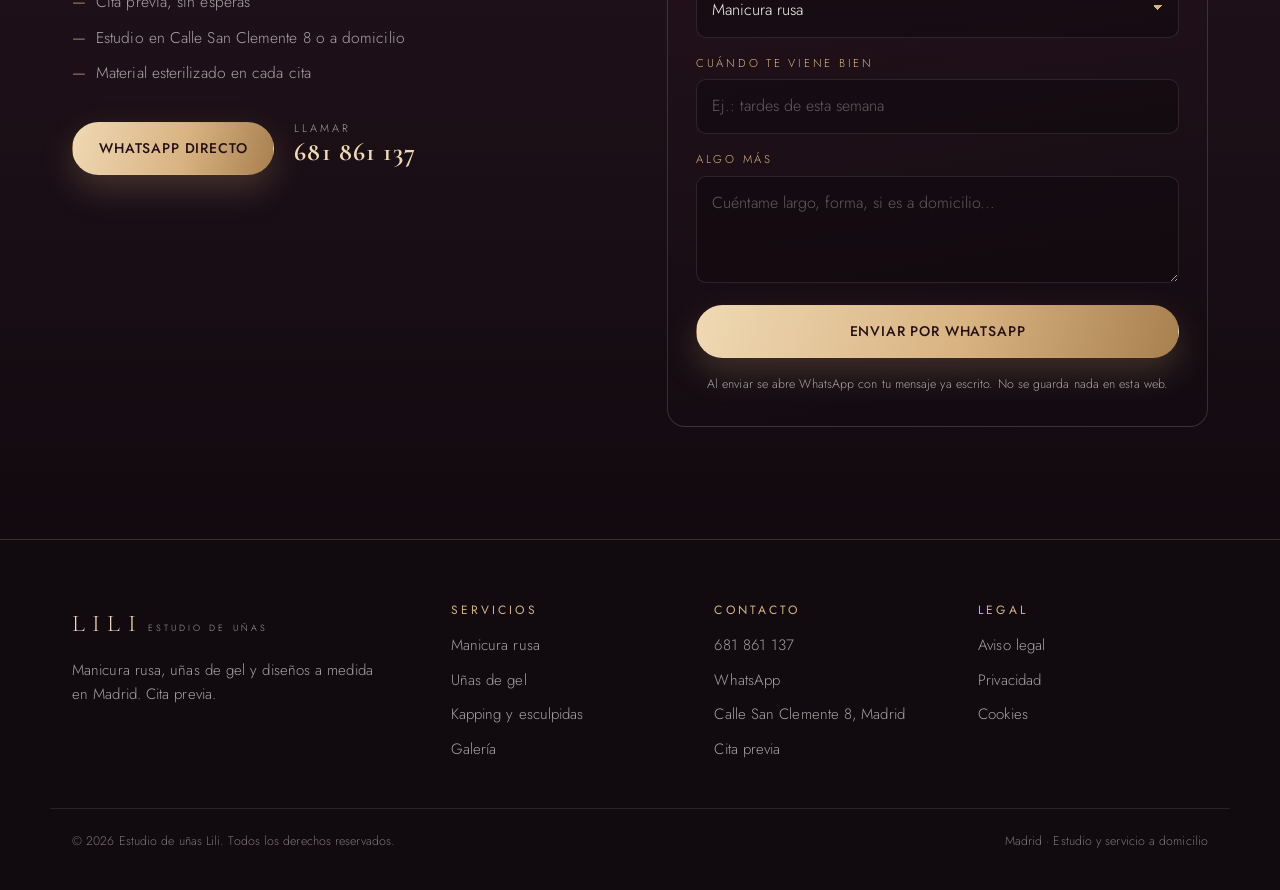
==== commit e16db6e9: "SEO: canonical, og:url, twitter, imagen de compartir, FAQPage, robots y sitemap" ====
--- a/index.html
+++ b/index.html
@@ -9,7 +9,6 @@
 <meta property="og:title" content="Estudio de uñas Lili | Manicura rusa y uñas de gel en Madrid">
 <meta property="og:description" content="Manicura rusa con torno y cera, uñas de gel y diseños a medida. En estudio o a domicilio en Madrid.">
 <meta property="og:type" content="business.business">
-<meta property="og:image" content="assets/lili.jpg">
 <link rel="preconnect" href="https://fonts.googleapis.com">
 <link rel="preconnect" href="https://fonts.gstatic.com" crossorigin>
 <link href="https://fonts.googleapis.com/css2?family=Cormorant+Garamond:ital,wght@0,300;0,400;0,600;1,400&family=Jost:wght@300;400;500;600&display=swap" rel="stylesheet">
@@ -21,12 +20,15 @@
   "@type": "NailSalon",
   "name": "Estudio de uñas Lili",
   "description": "Estudio de manicura en Madrid especializado en manicura rusa con torno y cera, uñas de gel, kapping, esculpidas y polygel. Servicio en estudio y a domicilio.",
-  "image": "assets/lili.jpg",
+  "image": "https://neolabs-clientes.github.io/estudiolili/assets/og-lili.jpg",
+  "url": "https://neolabs-clientes.github.io/estudiolili/",
+  "hasMap": "https://www.google.com/maps/search/?api=1&query=Estudio+de+u%C3%B1as+Lili+Calle+San+Clemente+8+Madrid",
   "telephone": "+34681861137",
   "address": {
     "@type": "PostalAddress",
     "streetAddress": "Calle San Clemente 8",
     "addressLocality": "Madrid",
+    "addressRegion": "Madrid",
     "addressCountry": "ES"
   },
   "areaServed": { "@type": "City", "name": "Madrid" },
@@ -39,6 +41,22 @@
   ]
 }
 </script>
+  <link rel="canonical" href="https://neolabs-clientes.github.io/estudiolili/">
+  <meta name="robots" content="index, follow, max-image-preview:large">
+  <meta name="author" content="Estudio de uñas Lili">
+  <meta name="geo.region" content="ES-MD">
+  <meta name="geo.placename" content="Madrid">
+  <meta property="og:url" content="https://neolabs-clientes.github.io/estudiolili/">
+  <meta property="og:locale" content="es_ES">
+  <meta property="og:site_name" content="Estudio de uñas Lili">
+  <meta property="og:image" content="https://neolabs-clientes.github.io/estudiolili/assets/og-lili.jpg">
+  <meta property="og:image:width" content="1200">
+  <meta property="og:image:height" content="630">
+  <meta property="og:image:alt" content="Estudio de uñas Lili, manicura rusa y uñas de gel en Madrid">
+  <meta name="twitter:card" content="summary_large_image">
+  <meta name="twitter:title" content="Estudio de uñas Lili | Manicura rusa y uñas de gel en Madrid">
+  <meta name="twitter:description" content="Manicura rusa con torno y cera, uñas de gel, kapping, esculpidas y polygel. En estudio o a domicilio en Madrid.">
+  <meta name="twitter:image" content="https://neolabs-clientes.github.io/estudiolili/assets/og-lili.jpg">
 </head>
 <body class="is-loading">
 <div class="grain" aria-hidden="true"></div>
@@ -463,5 +481,61 @@
   }
 }, 3200);
 </script>
+  <script type="application/ld+json">
+{
+  "@context": "https://schema.org",
+  "@type": "FAQPage",
+  "mainEntity": [
+    {
+      "@type": "Question",
+      "name": "¿Qué es exactamente la manicura rusa?",
+      "acceptedAnswer": {
+        "@type": "Answer",
+        "text": "Es una forma de preparar la uña: se trabaja en seco con torno eléctrico y fresas específicas, y se usa cera para exfoliar y limpiar la cutícula. Al dejar el borde limpio, el color llega hasta la cutícula y el acabado dura más."
+      }
+    },
+    {
+      "@type": "Question",
+      "name": "¿Duele o daña la uña?",
+      "acceptedAnswer": {
+        "@type": "Answer",
+        "text": "No debe doler. La técnica trabaja la capa superficial y la cutícula con fresas adecuadas, sin cortar piel sana y sin acetona agresiva. Si notas molestia, me lo dices y ajusto."
+      }
+    },
+    {
+      "@type": "Question",
+      "name": "¿Cuánto me va a durar?",
+      "acceptedAnswer": {
+        "@type": "Answer",
+        "text": "Con manicura rusa y gel, entre 3 y 4 semanas en buen estado. El mantenimiento recomendado es cada 3 o 4 semanas, según cuánto crezca tu uña."
+      }
+    },
+    {
+      "@type": "Question",
+      "name": "¿Qué diferencia hay entre kapping y esculpidas?",
+      "acceptedAnswer": {
+        "@type": "Answer",
+        "text": "El kapping refuerza tu uña natural sin alargarla. Las esculpidas construyen la uña con molde y gel para ganar largo y forma. En la cita miro tu uña y te digo cuál te conviene."
+      }
+    },
+    {
+      "@type": "Question",
+      "name": "¿Trabajas a domicilio?",
+      "acceptedAnswer": {
+        "@type": "Answer",
+        "text": "Sí, con cita previa y en Madrid. Llevo el torno, el material esterilizado y el producto. Si sois varias, lo organizamos en la misma visita."
+      }
+    },
+    {
+      "@type": "Question",
+      "name": "¿Cómo reservo y cuánto dura la cita?",
+      "acceptedAnswer": {
+        "@type": "Answer",
+        "text": "Me escribes por WhatsApp y te doy hueco. Una manicura rusa con gel ronda las 2 horas; esculpidas o diseños elaborados pueden llegar a las 2 horas y media. Te lo confirmo antes de reservar."
+      }
+    }
+  ]
+}
+  </script>
 </body>
 </html>
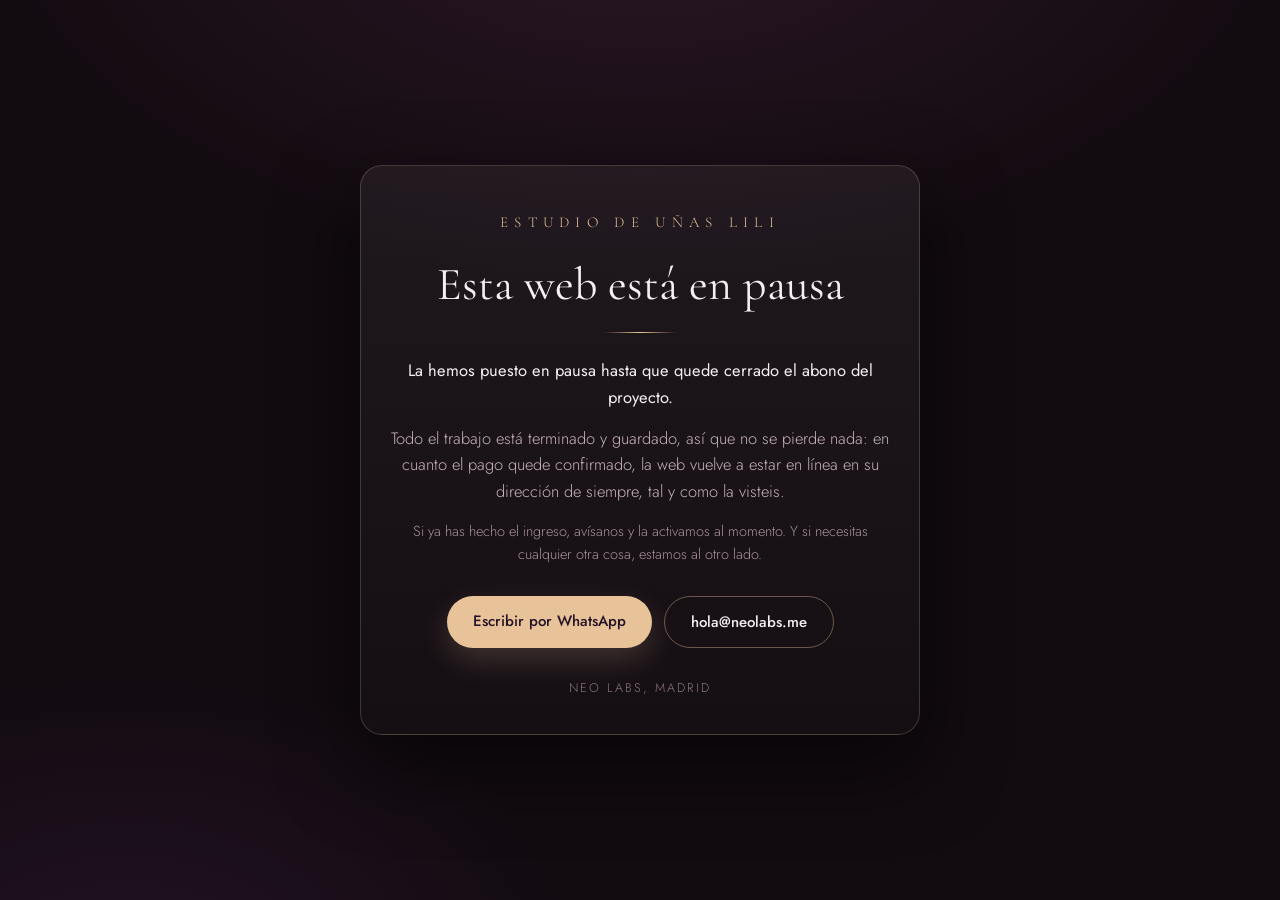
==== commit 043fd382: "pausa: portada de pausa en la raiz y la web a estudio/" ====
--- a/index.html
+++ b/index.html
@@ -2,540 +2,72 @@
 <html lang="es">
 <head>
 <meta charset="utf-8">
-<meta name="viewport" content="width=device-width, initial-scale=1.0, maximum-scale=1.0, user-scalable=no, viewport-fit=cover">
-<title>Estudio de uñas Lili | Manicura rusa y uñas de gel en Madrid</title>
-<meta name="description" content="Estudio de uñas Lili en Madrid: manicura rusa con torno y cera, uñas de gel, kapping, esculpidas y polygel. Titulada y con más de 4 años de experiencia. En estudio (Calle San Clemente 8) o a domicilio.">
+<meta name="viewport" content="width=device-width, initial-scale=1.0, viewport-fit=cover">
+<title>Estudio de uñas Lili</title>
+<meta name="robots" content="noindex, nofollow">
 <meta name="theme-color" content="#120b10">
-<meta property="og:title" content="Estudio de uñas Lili | Manicura rusa y uñas de gel en Madrid">
-<meta property="og:description" content="Manicura rusa con torno y cera, uñas de gel y diseños a medida. En estudio o a domicilio en Madrid.">
-<meta property="og:type" content="business.business">
 <link rel="preconnect" href="https://fonts.googleapis.com">
 <link rel="preconnect" href="https://fonts.gstatic.com" crossorigin>
 <link href="https://fonts.googleapis.com/css2?family=Cormorant+Garamond:ital,wght@0,300;0,400;0,600;1,400&family=Jost:wght@300;400;500;600&display=swap" rel="stylesheet">
-<link rel="stylesheet" href="styles.css">
 <link rel="icon" href="data:image/svg+xml,<svg xmlns='http://www.w3.org/2000/svg' viewBox='0 0 100 100'><text y='.9em' font-size='90'>💅</text></svg>">
-<script type="application/ld+json">
-{
-  "@context": "https://schema.org",
-  "@type": "NailSalon",
-  "name": "Estudio de uñas Lili",
-  "description": "Estudio de manicura en Madrid especializado en manicura rusa con torno y cera, uñas de gel, kapping, esculpidas y polygel. Servicio en estudio y a domicilio.",
-  "image": "https://neolabs-clientes.github.io/estudiolili/assets/og-lili.jpg",
-  "url": "https://neolabs-clientes.github.io/estudiolili/",
-  "hasMap": "https://www.google.com/maps/search/?api=1&query=Estudio+de+u%C3%B1as+Lili+Calle+San+Clemente+8+Madrid",
-  "telephone": "+34681861137",
-  "address": {
-    "@type": "PostalAddress",
-    "streetAddress": "Calle San Clemente 8",
-    "addressLocality": "Madrid",
-    "addressRegion": "Madrid",
-    "addressCountry": "ES"
-  },
-  "areaServed": { "@type": "City", "name": "Madrid" },
-  "priceRange": "€€",
-  "makesOffer": [
-    { "@type": "Offer", "itemOffered": { "@type": "Service", "name": "Manicura rusa con torno y cera" } },
-    { "@type": "Offer", "itemOffered": { "@type": "Service", "name": "Uñas de gel y semipermanente" } },
-    { "@type": "Offer", "itemOffered": { "@type": "Service", "name": "Kapping y esculpidas con gel" } },
-    { "@type": "Offer", "itemOffered": { "@type": "Service", "name": "Polygel y gel tips" } }
-  ]
-}
-</script>
-  <link rel="canonical" href="https://neolabs-clientes.github.io/estudiolili/">
-  <meta name="robots" content="index, follow, max-image-preview:large">
-  <meta name="author" content="Estudio de uñas Lili">
-  <meta name="geo.region" content="ES-MD">
-  <meta name="geo.placename" content="Madrid">
-  <meta property="og:url" content="https://neolabs-clientes.github.io/estudiolili/">
-  <meta property="og:locale" content="es_ES">
-  <meta property="og:site_name" content="Estudio de uñas Lili">
-  <meta property="og:image" content="https://neolabs-clientes.github.io/estudiolili/assets/og-lili.jpg">
-  <meta property="og:image:width" content="1200">
-  <meta property="og:image:height" content="630">
-  <meta property="og:image:alt" content="Estudio de uñas Lili, manicura rusa y uñas de gel en Madrid">
-  <meta name="twitter:card" content="summary_large_image">
-  <meta name="twitter:title" content="Estudio de uñas Lili | Manicura rusa y uñas de gel en Madrid">
-  <meta name="twitter:description" content="Manicura rusa con torno y cera, uñas de gel, kapping, esculpidas y polygel. En estudio o a domicilio en Madrid.">
-  <meta name="twitter:image" content="https://neolabs-clientes.github.io/estudiolili/assets/og-lili.jpg">
+<style>
+  :root{ --tinta:#f6eef2; --suave:#c9b3bf; --oro:#e8c39a; --fondo:#120b10; }
+  *{ box-sizing:border-box; }
+  html,body{ height:100%; }
+  body{
+    margin:0; color:var(--tinta); font-weight:300;
+    font-family:"Jost",system-ui,-apple-system,"Segoe UI",sans-serif;
+    background:
+      radial-gradient(1100px 620px at 50% -12%, #2b1726 0%, rgba(18,11,16,0) 62%),
+      radial-gradient(780px 540px at 10% 110%, #241226 0%, rgba(18,11,16,0) 60%),
+      var(--fondo);
+    display:flex; align-items:center; justify-content:center;
+    padding:28px 20px calc(28px + env(safe-area-inset-bottom));
+    -webkit-font-smoothing:antialiased;
+  }
+  .tarjeta{
+    width:100%; max-width:560px; text-align:center;
+    background:linear-gradient(180deg, rgba(255,255,255,.055), rgba(255,255,255,.015));
+    border:1px solid rgba(232,195,154,.22); border-radius:22px;
+    padding:44px 30px 36px; box-shadow:0 30px 80px rgba(0,0,0,.55);
+  }
+  .monograma{
+    margin:0 0 26px; color:var(--oro); font-family:"Cormorant Garamond",serif;
+    font-size:15px; letter-spacing:.42em; text-transform:uppercase;
+  }
+  h1{
+    margin:0; font-family:"Cormorant Garamond",serif; font-weight:400;
+    font-size:clamp(34px,9vw,46px); line-height:1.08;
+  }
+  .filete{ width:74px; height:1px; margin:22px auto 24px;
+    background:linear-gradient(90deg,transparent,var(--oro),transparent); }
+  p{ margin:0 0 14px; font-size:16.5px; line-height:1.62; color:var(--suave); }
+  p.fuerte{ color:var(--tinta); font-weight:400; }
+  .aviso{ font-size:14.5px; color:#a9929f; }
+  .botones{ margin-top:30px; display:flex; gap:12px; justify-content:center; flex-wrap:wrap; }
+  a.boton{
+    display:inline-block; padding:14px 26px; border-radius:999px; text-decoration:none;
+    font-size:15px; font-weight:500; transition:transform .18s ease, box-shadow .18s ease;
+  }
+  a.whats{ background:var(--oro); color:#241226; box-shadow:0 12px 30px rgba(232,195,154,.20); }
+  a.correo{ border:1px solid rgba(232,195,154,.4); color:var(--tinta); }
+  a.boton:hover{ transform:translateY(-2px); }
+  .pie{ margin:30px 0 0; font-size:12.5px; letter-spacing:.16em; text-transform:uppercase; color:#8b7683; }
+</style>
 </head>
-<body class="is-loading">
-<div class="grain" aria-hidden="true"></div>
-
-<!-- ================= PRELOADER ================= -->
-<div class="loader" id="loader" aria-hidden="true">
-  <div class="loader__inner">
-    <span class="loader__mark">LILI</span>
-    <span class="loader__sub">estudio de uñas</span>
-    <span class="loader__bar"><i></i></span>
-  </div>
-</div>
-
-<!-- ================= NAV ================= -->
-<header class="nav" id="nav">
-  <a class="nav__logo" href="#top" aria-label="Estudio de uñas Lili, inicio">
-    <span class="nav__logo-main">LILI</span>
-    <span class="nav__logo-sub">estudio de uñas</span>
-  </a>
-  <nav class="nav__links" aria-label="Navegación principal">
-    <a href="#servicios">Servicios</a>
-    <a href="#rusa">Manicura rusa</a>
-    <a href="#galeria">Galería</a>
-    <a href="#estudio">Estudio</a>
-    <a href="#faq">Dudas</a>
-  </nav>
-  <a class="btn btn--wa nav__cta" data-wa="Hola Lili, me gustaría pedir cita." href="#reserva">
-    <svg viewBox="0 0 24 24" aria-hidden="true"><path d="M12 2a10 10 0 0 0-8.5 15.3L2 22l4.8-1.5A10 10 0 1 0 12 2Zm5.3 14.1c-.2.6-1.3 1.2-1.8 1.2-.5.1-1 .1-1.7-.1-.9-.3-2-.9-3-1.9s-1.6-2.1-1.9-3c-.2-.7-.2-1.2-.1-1.7.1-.5.7-1.6 1.2-1.8.3-.1.7-.1.9.1.2.2.7 1.2.7 1.4.1.2 0 .4-.1.6-.1.2-.3.4-.4.5-.1.2-.2.3-.1.5.3.6.8 1.2 1.3 1.6.5.4 1 .7 1.6.9.2.1.4 0 .5-.1.2-.2.4-.5.6-.7.2-.2.4-.2.6-.1.2.1 1.2.6 1.4.7.2.1.3.4.2.7Z"/></svg>
-    <span>Pedir cita</span>
-  </a>
-</header>
-
-<main id="top">
-
-<!-- ================= HERO ================= -->
-<section class="hero">
-  <div class="hero__bg" aria-hidden="true">
-    <div class="gl-fallback"></div>
-    <canvas id="gl"></canvas>
-  </div>
-  <div class="hero__glow" aria-hidden="true"></div>
-  <div class="wrap hero__wrap">
-    <div class="hero__copy">
-      <p class="kicker reveal">Estudio de uñas en Madrid · a domicilio</p>
-      <h1 class="hero__title reveal">
-        Manicura rusa
-        <em>y uñas de gel</em>
-        <span class="hero__title-line">hechas al detalle</span>
-      </h1>
-      <p class="hero__text reveal">
-        Torno, cera y producto profesional para una cutícula impecable y un acabado que dura semanas.
-        Cuido tus uñas como si fueran las mías: precisión, higiene y un diseño pensado para ti.
-      </p>
-      <ul class="chips reveal">
-        <li>Titulada y certificada</li>
-        <li>+4 años de experiencia</li>
-        <li>Estudio y a domicilio</li>
-      </ul>
-      <div class="hero__actions reveal">
-        <a class="btn btn--gold" data-wa="Hola Lili, quería información para hacerme las uñas." href="#reserva">Escríbeme por WhatsApp</a>
-        <a class="btn btn--ghost" href="#servicios">Ver servicios</a>
-      </div>
-      <p class="hero__note reveal">Cita previa · <span class="nw">Calle San Clemente 8, Madrid</span></p>
+<body>
+  <main class="tarjeta">
+    <p class="monograma">Estudio de uñas Lili</p>
+    <h1>Esta web está en pausa</h1>
+    <div class="filete"></div>
+    <p class="fuerte">La hemos puesto en pausa hasta que quede cerrado el abono del proyecto.</p>
+    <p>Todo el trabajo está terminado y guardado, así que no se pierde nada: en cuanto el pago quede confirmado, la web vuelve a estar en línea en su dirección de siempre, tal y como la visteis.</p>
+    <p class="aviso">Si ya has hecho el ingreso, avísanos y la activamos al momento. Y si necesitas cualquier otra cosa, estamos al otro lado.</p>
+    <div class="botones">
+      <a class="boton whats" href="https://wa.me/34658237988">Escribir por WhatsApp</a>
+      <a class="boton correo" href="mailto:hola@neolabs.me">hola@neolabs.me</a>
     </div>
-
-  </div>
-  <a class="hero__scroll" href="#servicios" aria-label="Bajar"><span></span></a>
-</section>
-
-<!-- ================= MARQUEE ================= -->
-<div class="marquee" aria-hidden="true">
-  <div class="marquee__track">
-    <span>Manicura rusa</span><i>·</i><span>Uñas de gel</span><i>·</i><span>Kapping</span><i>·</i><span>Esculpidas</span><i>·</i><span>Polygel</span><i>·</i><span>Material esterilizado</span><i>·</i><span>Tu casa o mi estudio</span><i>·</i>
-    <span>Manicura rusa</span><i>·</i><span>Uñas de gel</span><i>·</i><span>Kapping</span><i>·</i><span>Esculpidas</span><i>·</i><span>Polygel</span><i>·</i><span>Material esterilizado</span><i>·</i><span>Tu casa o mi estudio</span><i>·</i>
-  </div>
-</div>
-<!-- ================= SERVICIOS ================= -->
-<section class="section" id="servicios">
-  <div class="wrap">
-    <header class="shead">
-      <p class="kicker reveal">Servicios</p>
-      <h2 class="reveal">Todo lo que puedo hacer por tus uñas</h2>
-      <p class="shead__text reveal">Cada servicio empieza por mirar tu uña natural: grosor, forma, cutícula y rutina. A partir de ahí te propongo lo que mejor le viene, no lo que más se lleva.</p>
-    </header>
-
-    <div class="cards">
-      <article class="card reveal">
-        <span class="card__num">01</span>
-        <h3>Manicura rusa</h3>
-        <p>Preparación en seco con torno y fresas de precisión, limpieza total de cutícula y acabado impecable hasta el borde. La base de todo lo demás.</p>
-        <p class="card__meta">Incluye esmaltado en gel a elegir</p>
-      </article>
-      <article class="card reveal">
-        <span class="card__num">02</span>
-        <h3>Esmaltado semipermanente</h3>
-        <p>Color en gel sobre tu uña natural, con brillo de espejo y larga duración. Para quien quiere ir perfecta sin ganar grosor.</p>
-      </article>
-      <article class="card reveal">
-        <span class="card__num">03</span>
-        <h3>Kapping y nivelación</h3>
-        <p>Un baño de gel que refuerza y nivelar la uña natural: corrige crestas, protege si se te rompen y alarga el resultado semanas.</p>
-      </article>
-      <article class="card reveal">
-        <span class="card__num">04</span>
-        <h3>Esculpidas con gel</h3>
-        <p>Construcción de la uña con molde y gel: largo, forma y estructura a tu medida. Almendra, cuadrada, ovalada o la que quieras.</p>
-      </article>
-      <article class="card reveal">
-        <span class="card__num">05</span>
-        <h3>Polygel</h3>
-        <p>La mezcla de gel y acrílico: ligero como un gel y resistente como una acrílica. Ideal si buscas un extra de fuerza sin peso.</p>
-      </article>
-      <article class="card reveal">
-        <span class="card__num">06</span>
-        <h3>Gel tips y soft gel</h3>
-        <p>Extensiones listas con acabado natural para alargar sin apenas material. Rápidas, cómodas y muy naturales.</p>
-      </article>
-      <article class="card reveal">
-        <span class="card__num">07</span>
-        <h3>Diseño y nail art</h3>
-        <p>Francesa, babyboomer, cromados, encapsulados, efecto aura, piedras o línea fina. Trae tu idea y la aterrizamos juntas.</p>
-      </article>
-      <article class="card reveal">
-        <span class="card__num">08</span>
-        <h3>Mantenimiento y retirada</h3>
-        <p>Relleno de tu trabajo cada 3 o 4 semanas y retirada cuidada, sin arrancar ni castigar la uña natural.</p>
-      </article>
-    </div>
-  </div>
-</section>
-
-<!-- ================= MANICURA RUSA: TIPOS + PROCESO ================= -->
-<section class="section section--deep" id="rusa">
-  <div class="wrap">
-    <header class="shead">
-      <p class="kicker reveal">La técnica</p>
-      <h2 class="reveal">Qué es la manicura rusa y<br>por qué se nota tanto</h2>
-      <p class="shead__text reveal">No es un color, es una forma de preparar la uña. Se trabaja <strong>en seco, con torno eléctrico y fresas específicas</strong>, más cera para exfoliar y limpiar la cutícula sin agredir la piel. El resultado: el color llega hasta la cutícula y no hay ni un borde visible.</p>
-    </header>
-
-    <div class="coins reveal">
-      <div class="coin"><b>75-120 min</b><span>Duración de la cita</span></div>
-      <div class="coin"><b>3-4 semanas</b><span>De duración real</span></div>
-      <div class="coin"><b>Sin agua</b><span>Ni acetona agresiva</span></div>
-      <div class="coin"><b>10 uñas</b><span>Forma idéntica</span></div>
-    </div>
-
-    <h3 class="subhead reveal">Tipos de uña que trabajamos</h3>
-    <div class="types">
-      <article class="type reveal">
-        <h4>Manicura rusa</h4>
-        <p class="type__for">Para uñas con cutícula difícil, crestas o cuando quieres un acabado de revista.</p>
-        <p>Se limpia y se afina la cutícula con torno y cera, se nivela la lámina y el color se aplica hasta el nacimiento. Dura más porque la base está perfecta.</p>
-      </article>
-      <article class="type reveal">
-        <h4>Kapping (baño de gel)</h4>
-        <p class="type__for">Para uñas naturales que se doblan, se rompen o tienen crestas.</p>
-        <p>Una capa de gel que refuerza sin alargar. Se mantiene con relleno cada 3 a 4 semanas y protege tu uña de verdad.</p>
-      </article>
-      <article class="type reveal">
-        <h4>Esculpidas con gel</h4>
-        <p class="type__for">Para ganar largo y forma, o cuando la uña natural no da más de sí.</p>
-        <p>Se construye la estructura con molde y gel: el largo, la curva y la forma se esculpen a mano. Resistentes y con aspecto natural si se pide un largo discreto.</p>
-      </article>
-      <article class="type reveal">
-        <h4>Polygel</h4>
-        <p class="type__for">Para quien quiere máxima resistencia con poco peso.</p>
-        <p>Se aplica como un gel y cura como un acrílico. Muy cómodo en largos medios y en uñas que sufren con el día a día.</p>
-      </article>
-    </div>
-
-    <div class="process">
-      <div class="process__intro">
-        <p class="kicker reveal">Paso a paso</p>
-        <h3 class="reveal">Cómo hago una manicura rusa</h3>
-        <p class="reveal">Un protocolo fijo, con material esterilizado y sin atajos. Lo que ves aquí es literalmente el orden en el que trabajo.</p>
-        <a class="btn btn--wa reveal" data-wa="Hola Lili, me interesa la manicura rusa. ¿Tienes hueco?" href="#reserva">Quiero una rusa</a>
-      </div>
-      <ol class="steps">
-        <li class="step reveal"><span>01</span><h4>Diagnóstico</h4><p>Miro tu uña y tu piel, te pregunto por tu rutina y decidimos juntas el servicio y el largo.</p></li>
-        <li class="step reveal"><span>02</span><h4>Preparación en seco</h4><p>Sin remojo. Retiro el producto anterior con torno y preparo la lámina sin castigarla.</p></li>
-        <li class="step reveal"><span>03</span><h4>Cera y exfoliación</h4><p>La cera ablanda y limpia la zona de cutícula: arrastra piel muerta e impurezas sin dañar la piel sana.</p></li>
-        <li class="step reveal"><span>04</span><h4>Cutícula al milímetro</h4><p>Fresas de precisión para levantar, adelgazar y dejar el borde limpio. Pulcro, sin cortes y sin dolor.</p></li>
-        <li class="step reveal"><span>05</span><h4>Estructura y color</h4><p>Base, estructura si hace falta y color en gel hasta la cutícula. Aquí es donde se nota la técnica.</p></li>
-        <li class="step reveal"><span>06</span><h4>Sellado y cuidado</h4><p>Sellado, aceite de cutícula y pauta para casa para que aguante bonita hasta la próxima cita.</p></li>
-      </ol>
-    </div>
-  </div>
-</section>
-<!-- ================= GALERÍA ================= -->
-<section class="section" id="galeria">
-  <div class="wrap">
-    <header class="shead shead--row">
-      <div>
-        <p class="kicker reveal">Galería</p>
-        <h2 class="reveal">Uñas hechas en el estudio</h2>
-      </div>
-      <p class="shead__text reveal">Rusas, gel, esculpidas y diseños. Toca cualquier foto para verla en grande.</p>
-    </header>
-
-    <div class="gallery">
-      <a class="shot shot--tall reveal" href="assets/fotos/gal-01.jpg" data-full="assets/fotos/gal-01.jpg"><img src="assets/fotos/gal-01.webp" alt="Manicura en rojo con anillos dorados" loading="lazy" decoding="async"><span class="shot__tag">Rojo clásico</span></a>
-      <a class="shot reveal" href="assets/fotos/gal-02.jpg" data-full="assets/fotos/gal-02.jpg"><img src="assets/fotos/gal-02.webp" alt="Uñas con francesa y acabado natural" loading="lazy" decoding="async"><span class="shot__tag">Francesa</span></a>
-      <a class="shot reveal" href="assets/fotos/gal-03.jpg" data-full="assets/fotos/gal-03.jpg"><img src="assets/fotos/gal-03.webp" alt="Manicura con anillo de perla" loading="lazy" decoding="async"><span class="shot__tag">Nude perlado</span></a>
-      <a class="shot shot--wide reveal" href="assets/fotos/gal-04.jpg" data-full="assets/fotos/gal-04.jpg"><img src="assets/fotos/gal-04.webp" alt="Manos con uñas decoradas y pulsera" loading="lazy" decoding="async"><span class="shot__tag">Nail art</span></a>
-      <a class="shot reveal" href="assets/fotos/gal-05.jpg" data-full="assets/fotos/gal-05.jpg"><img src="assets/fotos/gal-05.webp" alt="Uñas blancas con detalles rojos" loading="lazy" decoding="async"><span class="shot__tag">Blanco y rojo</span></a>
-      <a class="shot shot--tall reveal" href="assets/fotos/gal-06.jpg" data-full="assets/fotos/gal-06.jpg"><img src="assets/fotos/gal-06.webp" alt="Manicura larga con colgante" loading="lazy" decoding="async"><span class="shot__tag">Largo almendra</span></a>
-      <a class="shot reveal" href="assets/fotos/gal-07.jpg" data-full="assets/fotos/gal-07.jpg"><img src="assets/fotos/gal-07.webp" alt="Manos con manicura sobre vaquero" loading="lazy" decoding="async"><span class="shot__tag">Tonos tierra</span></a>
-      <a class="shot reveal" href="assets/fotos/gal-08.jpg" data-full="assets/fotos/gal-08.jpg"><img src="assets/fotos/gal-08.webp" alt="Uñas decoradas en exterior" loading="lazy" decoding="async"><span class="shot__tag">Verano</span></a>
-    </div>
-  </div>
-</section>
-
-<!-- ================= SOBRE LILI ================= -->
-<section class="section section--deep" id="lili">
-  <div class="wrap about">
-    <figure class="about__figure reveal">
-      <img src="assets/lili.webp" alt="Lili, nail artist titulada en Madrid" width="576" height="1280" loading="lazy" decoding="async">
-    </figure>
-    <div class="about__copy">
-      <p class="kicker reveal">Quién te atiende</p>
-      <h2 class="reveal">Hola, soy Lili</h2>
-      <p class="reveal">Llevo <strong>más de 4 años</strong> dedicada a las uñas, formándome de manera continua y con <strong>títulos certificados</strong> en manicura rusa, gel y esculpidas. Trabajo con producto profesional y material esterilizado en cada cita, porque la parte que no se ve es la que hace que el resultado dure.</p>
-      <p class="reveal">Me gustan las uñas que se ven cuidadas de cerca, pero sobre todo me gusta que tú salgas con la sensación de que tu uña está sana. Si vienes con una idea, la ajustamos a tu uña real; si vienes sin idea, te propongo lo que mejor te quede.</p>
-      <ul class="about__list reveal">
-        <li>Técnica rusa con torno y cera</li>
-        <li>Formación continua y titulación certificada</li>
-        <li>Material esterilizado, un solo uso por clienta</li>
-        <li>Diagnóstico de tu uña antes de tocar nada</li>
-      </ul>
-      <a class="cert reveal" href="assets/fotos/certificado-andiglam.jpg" data-full="assets/fotos/certificado-andiglam.jpg" aria-label="Ver el certificado ampliado">
-        <img src="assets/fotos/certificado-andiglam.webp" alt="Certificado de Liliana Margot Vega Rojas en Rubber y Builder Gel, Andiglam Nails Academy, 12 horas, noviembre de 2025" width="820" height="1152" loading="lazy" decoding="async">
-        <span class="cert__cap"><strong>Rubber y Builder Gel</strong> · Andiglam Nails Academy · 12 h · noviembre 2025</span>
-      </a>
-      <a class="btn btn--gold reveal" data-wa="Hola Lili, quería pedir cita contigo." href="#reserva">Pedir cita con Lili</a>
-    </div>
-  </div>
-</section>
-
-<!-- ================= ESTUDIO / A DOMICILIO ================= -->
-<section class="section" id="estudio">
-  <div class="wrap">
-    <header class="shead">
-      <p class="kicker reveal">Dónde</p>
-      <h2 class="reveal">En mi estudio o en tu casa</h2>
-      <p class="shead__text reveal">Trabajo con cita previa para dedicarte el tiempo que hace falta. Si te resulta más cómodo, llevo el material a tu domicilio.</p>
-    </header>
-    <div class="places">
-      <article class="place reveal">
-        <span class="place__tag">Estudio</span>
-        <h3>Calle San Clemente 8</h3>
-        <p class="place__city">Madrid</p>
-        <p>Mi espacio de trabajo: tranquilo, con luz y todo el material a mano. Ven con el tiempo justo: la cita es solo para ti.</p>
-        <a class="place__link" href="https://maps.google.com/?q=Calle+San+Clemente+8+Madrid" target="_blank" rel="noopener">Cómo llegar →</a>
-      </article>
-      <article class="place reveal">
-        <span class="place__tag">A domicilio</span>
-        <h3>Voy a tu casa</h3>
-        <p class="place__city">Servicio a domicilio en Madrid</p>
-        <p>Preparo la mesa, el torno y el material esterilizado. Tú solo tienes que elegir la serie. Perfecto para grupos, celebraciones o si no te apetece moverte.</p>
-        <a class="place__link" data-wa="Hola Lili, me interesa el servicio a domicilio. ¿Cómo funciona?" href="#reserva">Consultar a domicilio →</a>
-      </article>
-    </div>
-  </div>
-</section>
-
-<!-- ================= TESTIMONIOS ================= -->
-<section class="section section--deep" id="opiniones">
-  <div class="wrap">
-    <header class="shead">
-      <p class="kicker reveal">Opiniones</p>
-      <h2 class="reveal">Clientas que repiten</h2>
-    </header>
-    <div class="quotes">
-      <blockquote class="quote reveal">
-        <p>«Primera vez que me hacen una rusa sin que me duela nada y me han durado cuatro semanas perfectas.»</p>
-        <cite>Marta, uñas naturales</cite>
-      </blockquote>
-      <blockquote class="quote reveal">
-        <p>«Se nota que sabe lo que hace: me corrigió las crestas con kapping y por fin puedo llevar la uña larga.»</p>
-        <cite>Lucía, kapping</cite>
-      </blockquote>
-      <blockquote class="quote reveal">
-        <p>«Fue a casa con todo el material y salimos las cuatro arregladas. Un lujo.»</p>
-        <cite>Cristina, servicio a domicilio</cite>
-      </blockquote>
-    </div>
-  </div>
-</section>
-
-<!-- ================= FAQ ================= -->
-<section class="section" id="faq">
-  <div class="wrap faq">
-    <header class="shead">
-      <p class="kicker reveal">Dudas</p>
-      <h2 class="reveal">Preguntas frecuentes</h2>
-    </header>
-    <div class="faq__list">
-      <details class="faq__item reveal"><summary>¿Qué es exactamente la manicura rusa?</summary><p>Es una forma de preparar la uña: se trabaja en seco con torno eléctrico y fresas específicas, y se usa cera para exfoliar y limpiar la cutícula. Al dejar el borde limpio, el color llega hasta la cutícula y el acabado dura más.</p></details>
-      <details class="faq__item reveal"><summary>¿Duele o daña la uña?</summary><p>No debe doler. La técnica trabaja la capa superficial y la cutícula con fresas adecuadas, sin cortar piel sana y sin acetona agresiva. Si notas molestia, me lo dices y ajusto.</p></details>
-      <details class="faq__item reveal"><summary>¿Cuánto me va a durar?</summary><p>Con manicura rusa y gel, entre 3 y 4 semanas en buen estado. El mantenimiento recomendado es cada 3 o 4 semanas, según cuánto crezca tu uña.</p></details>
-      <details class="faq__item reveal"><summary>¿Qué diferencia hay entre kapping y esculpidas?</summary><p>El kapping refuerza tu uña natural sin alargarla. Las esculpidas construyen la uña con molde y gel para ganar largo y forma. En la cita miro tu uña y te digo cuál te conviene.</p></details>
-      <details class="faq__item reveal"><summary>¿Trabajas a domicilio?</summary><p>Sí, con cita previa y en Madrid. Llevo el torno, el material esterilizado y el producto. Si sois varias, lo organizamos en la misma visita.</p></details>
-      <details class="faq__item reveal"><summary>¿Cómo reservo y cuánto dura la cita?</summary><p>Me escribes por WhatsApp y te doy hueco. Una manicura rusa con gel ronda las 2 horas; esculpidas o diseños elaborados pueden llegar a las 2 horas y media. Te lo confirmo antes de reservar.</p></details>
-    </div>
-  </div>
-</section>
-
-<!-- ================= RESERVA ================= -->
-<section class="section section--cta" id="reserva">
-  <div class="wrap cta">
-    <div class="cta__copy">
-      <p class="kicker reveal">Reserva</p>
-      <h2 class="reveal">Cuéntame qué necesitas</h2>
-      <p class="reveal">Rellena esto y te llega directo a mi WhatsApp con tus datos. Te contesto con huecos disponibles y te digo qué servicio te encaja mejor.</p>
-      <ul class="cta__list reveal">
-        <li>Cita previa, sin esperas</li>
-        <li>Estudio en Calle San Clemente 8 o a domicilio</li>
-        <li>Material esterilizado en cada cita</li>
-      </ul>
-      <div class="cta__direct reveal">
-        <a class="btn btn--gold" data-wa="Hola Lili, quería pedir cita." href="#">WhatsApp directo</a>
-        <a class="cta__phone" href="tel:+34681861137"><span>Llamar</span><b>681 861 137</b></a>
-      </div>
-    </div>
-    <form class="form reveal" id="form" novalidate>
-      <div class="form__row">
-        <label for="f-nombre">Nombre</label>
-        <input id="f-nombre" name="nombre" type="text" placeholder="Tu nombre" required>
-      </div>
-      <div class="form__row">
-        <label for="f-tel">Teléfono</label>
-        <input id="f-tel" name="telefono" type="tel" placeholder="Tu teléfono" required>
-      </div>
-      <div class="form__row">
-        <label for="f-servicio">Qué te apetece</label>
-        <select id="f-servicio" name="servicio">
-          <option>Manicura rusa</option>
-          <option>Esmaltado semipermanente</option>
-          <option>Kapping o nivelación</option>
-          <option>Uñas esculpidas con gel</option>
-          <option>Polygel</option>
-          <option>Gel tips / extensiones</option>
-          <option>Diseño o nail art</option>
-          <option>Mantenimiento o retirada</option>
-          <option>Aún no lo sé, ayúdame</option>
-        </select>
-      </div>
-      <div class="form__row">
-        <label for="f-fecha">Cuándo te viene bien</label>
-        <input id="f-fecha" name="fecha" type="text" placeholder="Ej.: tardes de esta semana">
-      </div>
-      <div class="form__row">
-        <label for="f-msg">Algo más</label>
-        <textarea id="f-msg" name="mensaje" rows="3" placeholder="Cuéntame largo, forma, si es a domicilio..."></textarea>
-      </div>
-      <button class="btn btn--gold form__btn" type="submit">Enviar por WhatsApp</button>
-      <p class="form__legal">Al enviar se abre WhatsApp con tu mensaje ya escrito. No se guarda nada en esta web.</p>
-      <p class="form__ok" id="form-ok" hidden>Te he abierto WhatsApp con el mensaje listo. Si no se abre, escríbeme al 681 861 137.</p>
-    </form>
-  </div>
-</section>
-</main>
-
-<!-- ================= FOOTER ================= -->
-<footer class="footer">
-  <div class="wrap footer__wrap">
-    <div class="footer__brand">
-      <span class="nav__logo-main">LILI</span>
-      <span class="nav__logo-sub">estudio de uñas</span>
-      <p>Manicura rusa, uñas de gel y diseños a medida en Madrid. Cita previa.</p>
-    </div>
-    <div class="footer__col">
-      <h4>Servicios</h4>
-      <a href="#servicios">Manicura rusa</a>
-      <a href="#servicios">Uñas de gel</a>
-      <a href="#rusa">Kapping y esculpidas</a>
-      <a href="#galeria">Galería</a>
-    </div>
-    <div class="footer__col">
-      <h4>Contacto</h4>
-      <a href="tel:+34681861137">681 861 137</a>
-      <a data-wa="Hola Lili, quería información." href="#">WhatsApp</a>
-      <span>Calle San Clemente 8, Madrid</span>
-      <span>Cita previa</span>
-    </div>
-    <div class="footer__col">
-      <h4>Legal</h4>
-      <a href="aviso-legal.html">Aviso legal</a>
-      <a href="privacidad.html">Privacidad</a>
-      <a href="cookies.html">Cookies</a>
-    </div>
-  </div>
-  <div class="wrap footer__bottom">
-    <p>© 2026 Estudio de uñas Lili. Todos los derechos reservados.</p>
-    <p>Madrid · Estudio y servicio a domicilio</p>
-  </div>
-</footer>
-
-<a class="wa-bubble" id="wa-bubble" href="#" aria-label="Escribir por WhatsApp">
-  <span class="wa-bubble__pulse" aria-hidden="true"></span>
-  <svg viewBox="0 0 24 24" aria-hidden="true"><path d="M12 2a10 10 0 0 0-8.5 15.3L2 22l4.8-1.5A10 10 0 1 0 12 2Zm5.3 14.1c-.2.6-1.3 1.2-1.8 1.2-.5.1-1 .1-1.7-.1-.9-.3-2-.9-3-1.9s-1.6-2.1-1.9-3c-.2-.7-.2-1.2-.1-1.7.1-.5.7-1.6 1.2-1.8.3-.1.7-.1.9.1.2.2.7 1.2.7 1.4.1.2 0 .4-.1.6-.1.2-.3.4-.4.5-.1.2-.2.3-.1.5.3.6.8 1.2 1.3 1.6.5.4 1 .7 1.6.9.2.1.4 0 .5-.1.2-.2.4-.5.6-.7.2-.2.4-.2.6-.1.2.1 1.2.6 1.4.7.2.1.3.4.2.7Z"/></svg>
-  <span class="wa-bubble__txt">¿Hablamos?</span>
-</a>
-
-<!-- LIGHTBOX -->
-<div class="lightbox" id="lightbox" hidden>
-  <button class="lightbox__close" id="lightbox-close" aria-label="Cerrar">×</button>
-  <img id="lightbox-img" alt="">
-</div>
-<script src="vendor/gsap.min.js"></script>
-<script src="vendor/ScrollTrigger.min.js"></script>
-<script src="app.js"></script>
-<script type="module" src="scene.js"></script>
-<script>
-/* Red de seguridad: si el modulo WebGL no arranca (navegador antiguo, fallo de red o
-   error de modulo), activamos el fondo alternativo en CSS para que la web nunca quede sosa. */
-setTimeout(function () {
-  var b = document.body;
-  if (!b.classList.contains('gl-on') && !b.classList.contains('no-webgl')) {
-    b.classList.add('no-webgl');
-  }
-}, 3200);
-</script>
-  <script type="application/ld+json">
-{
-  "@context": "https://schema.org",
-  "@type": "FAQPage",
-  "mainEntity": [
-    {
-      "@type": "Question",
-      "name": "¿Qué es exactamente la manicura rusa?",
-      "acceptedAnswer": {
-        "@type": "Answer",
-        "text": "Es una forma de preparar la uña: se trabaja en seco con torno eléctrico y fresas específicas, y se usa cera para exfoliar y limpiar la cutícula. Al dejar el borde limpio, el color llega hasta la cutícula y el acabado dura más."
-      }
-    },
-    {
-      "@type": "Question",
-      "name": "¿Duele o daña la uña?",
-      "acceptedAnswer": {
-        "@type": "Answer",
-        "text": "No debe doler. La técnica trabaja la capa superficial y la cutícula con fresas adecuadas, sin cortar piel sana y sin acetona agresiva. Si notas molestia, me lo dices y ajusto."
-      }
-    },
-    {
-      "@type": "Question",
-      "name": "¿Cuánto me va a durar?",
-      "acceptedAnswer": {
-        "@type": "Answer",
-        "text": "Con manicura rusa y gel, entre 3 y 4 semanas en buen estado. El mantenimiento recomendado es cada 3 o 4 semanas, según cuánto crezca tu uña."
-      }
-    },
-    {
-      "@type": "Question",
-      "name": "¿Qué diferencia hay entre kapping y esculpidas?",
-      "acceptedAnswer": {
-        "@type": "Answer",
-        "text": "El kapping refuerza tu uña natural sin alargarla. Las esculpidas construyen la uña con molde y gel para ganar largo y forma. En la cita miro tu uña y te digo cuál te conviene."
-      }
-    },
-    {
-      "@type": "Question",
-      "name": "¿Trabajas a domicilio?",
-      "acceptedAnswer": {
-        "@type": "Answer",
-        "text": "Sí, con cita previa y en Madrid. Llevo el torno, el material esterilizado y el producto. Si sois varias, lo organizamos en la misma visita."
-      }
-    },
-    {
-      "@type": "Question",
-      "name": "¿Cómo reservo y cuánto dura la cita?",
-      "acceptedAnswer": {
-        "@type": "Answer",
-        "text": "Me escribes por WhatsApp y te doy hueco. Una manicura rusa con gel ronda las 2 horas; esculpidas o diseños elaborados pueden llegar a las 2 horas y media. Te lo confirmo antes de reservar."
-      }
-    }
-  ]
-}
-  </script>
+    <p class="pie">NEO Labs, Madrid</p>
+  </main>
 </body>
 </html>
